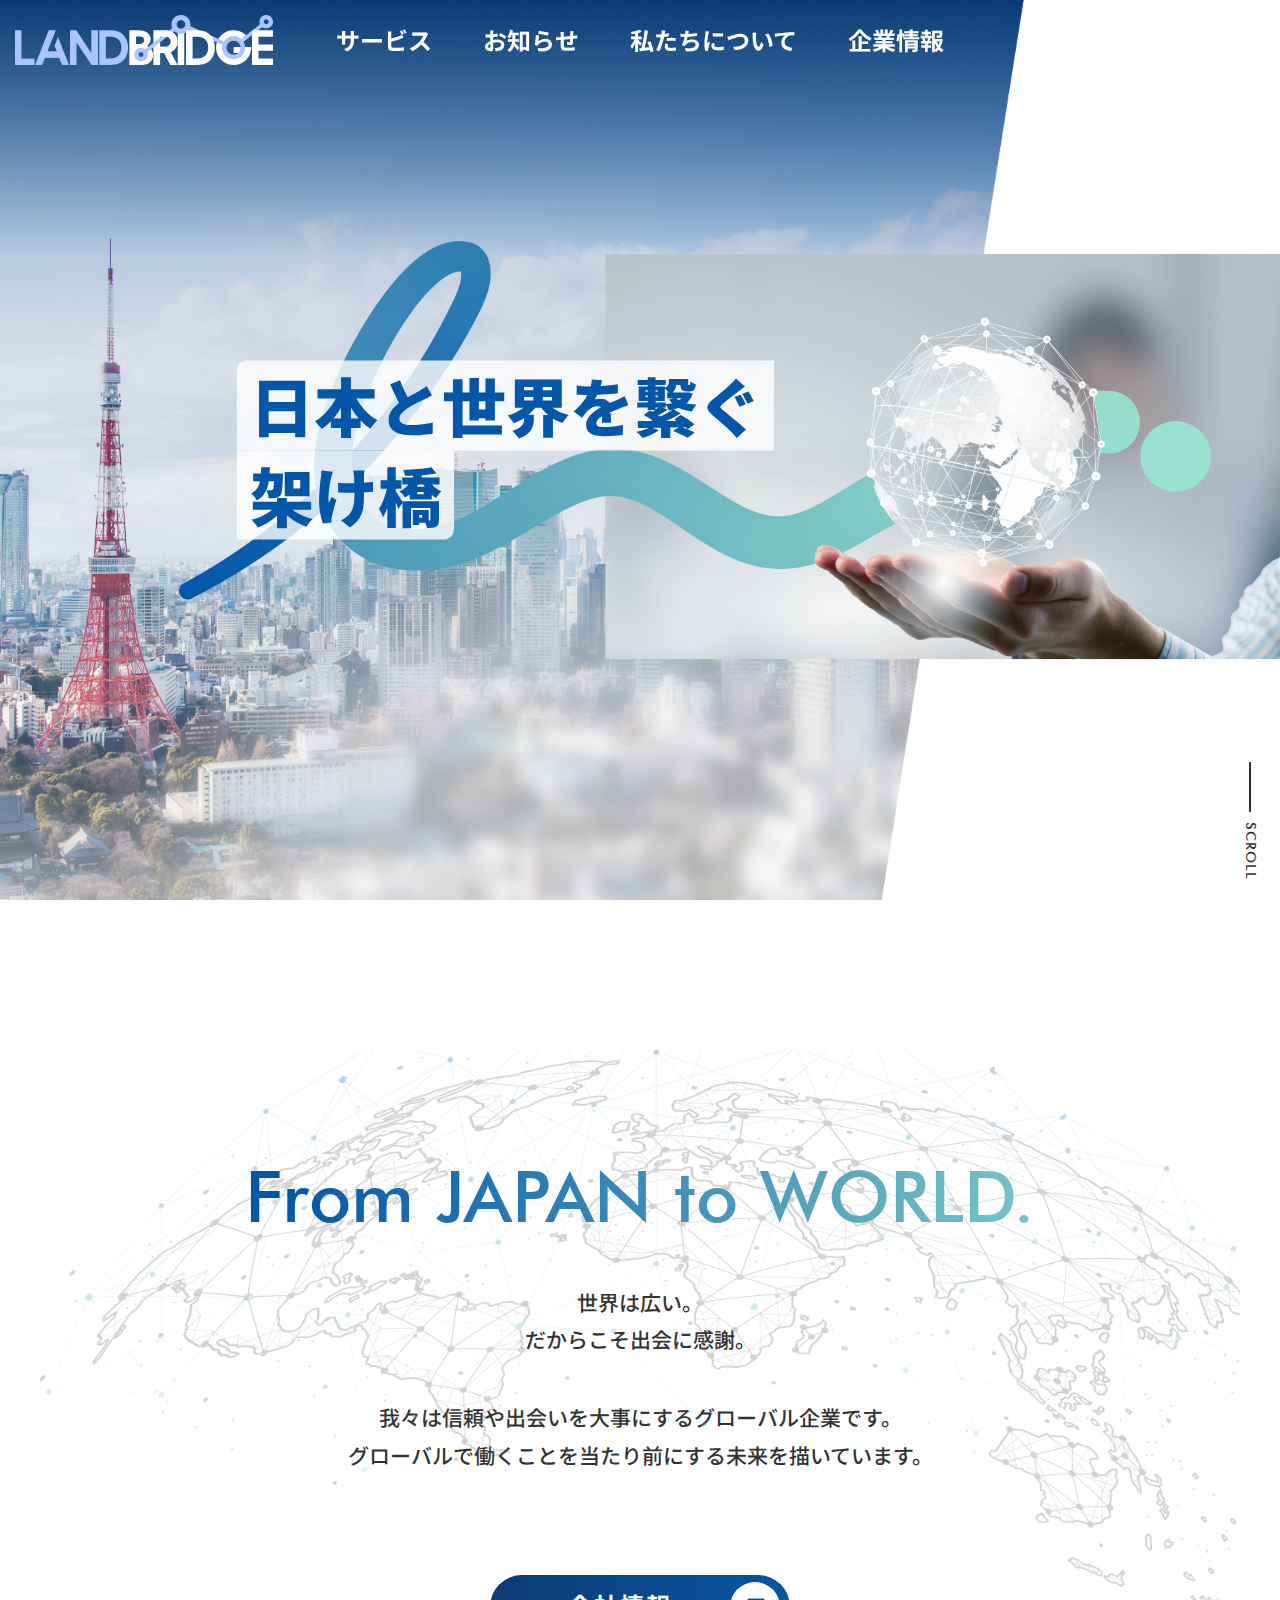
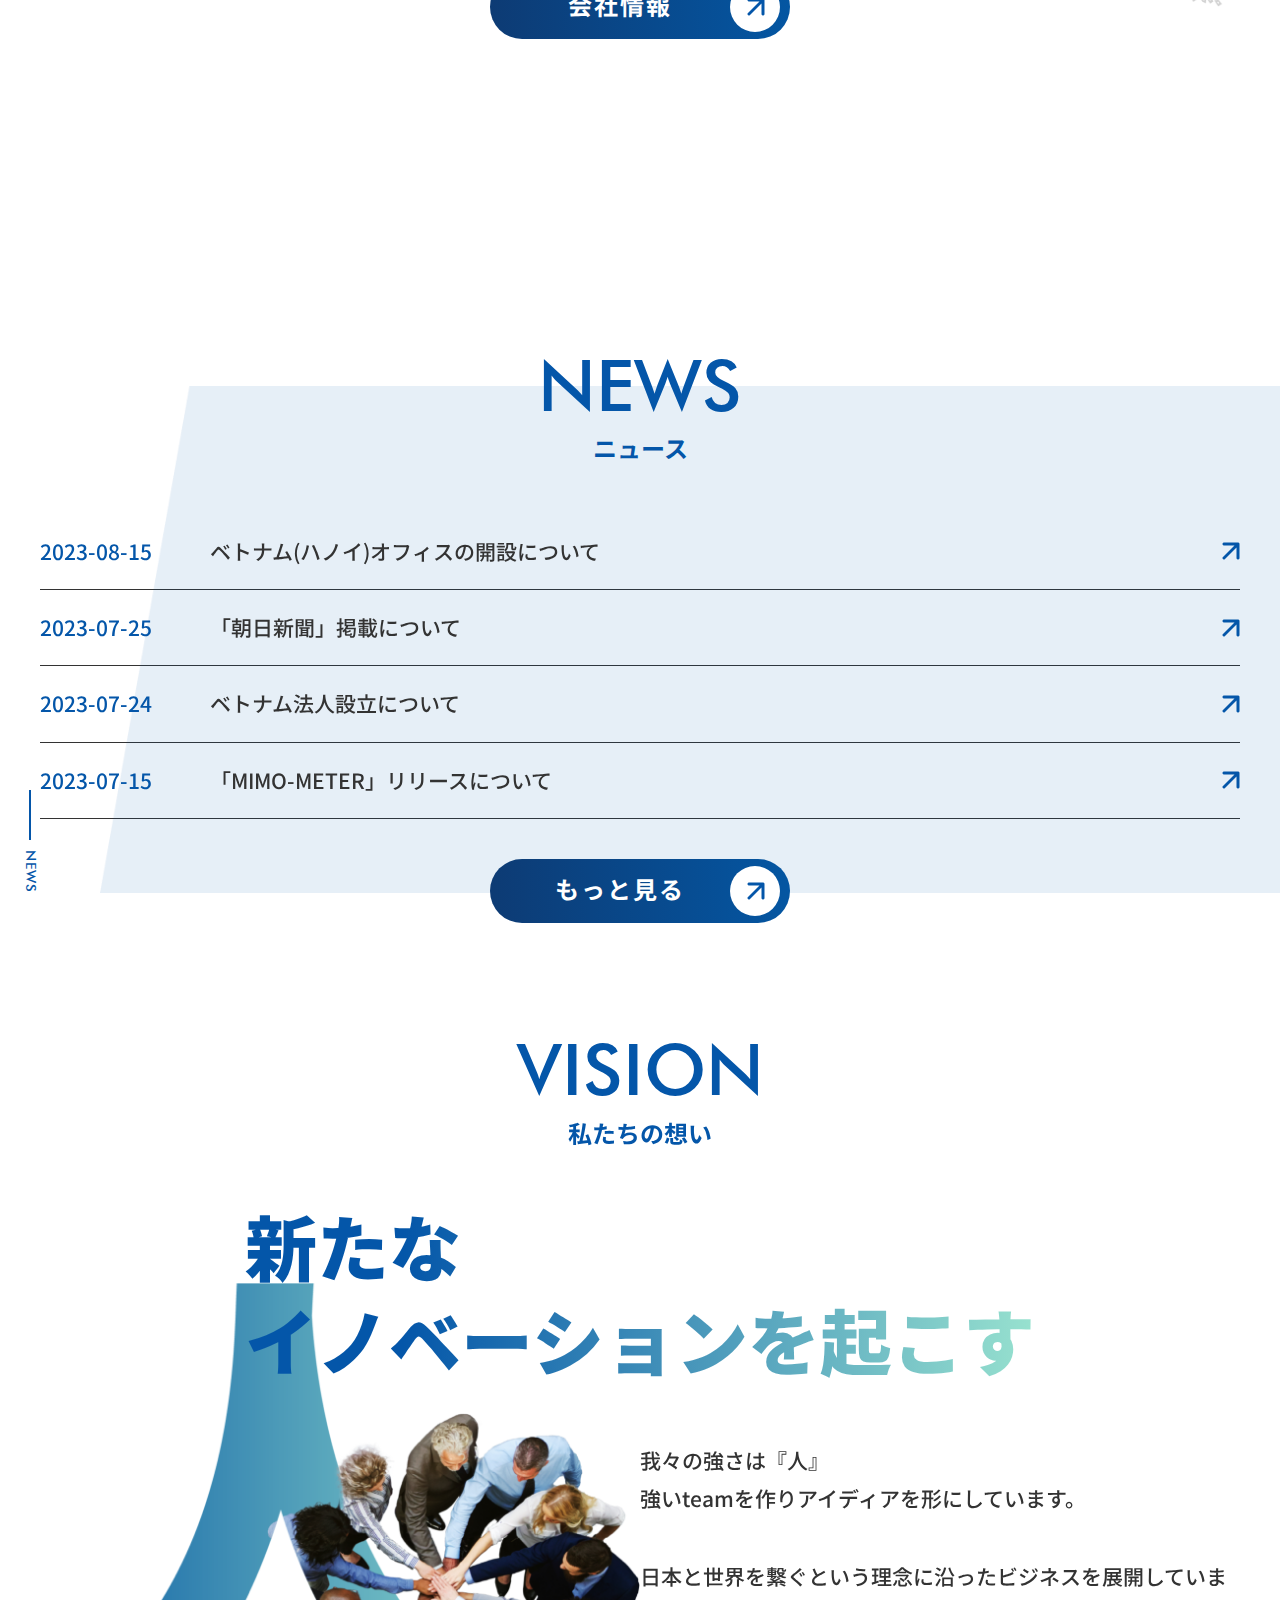
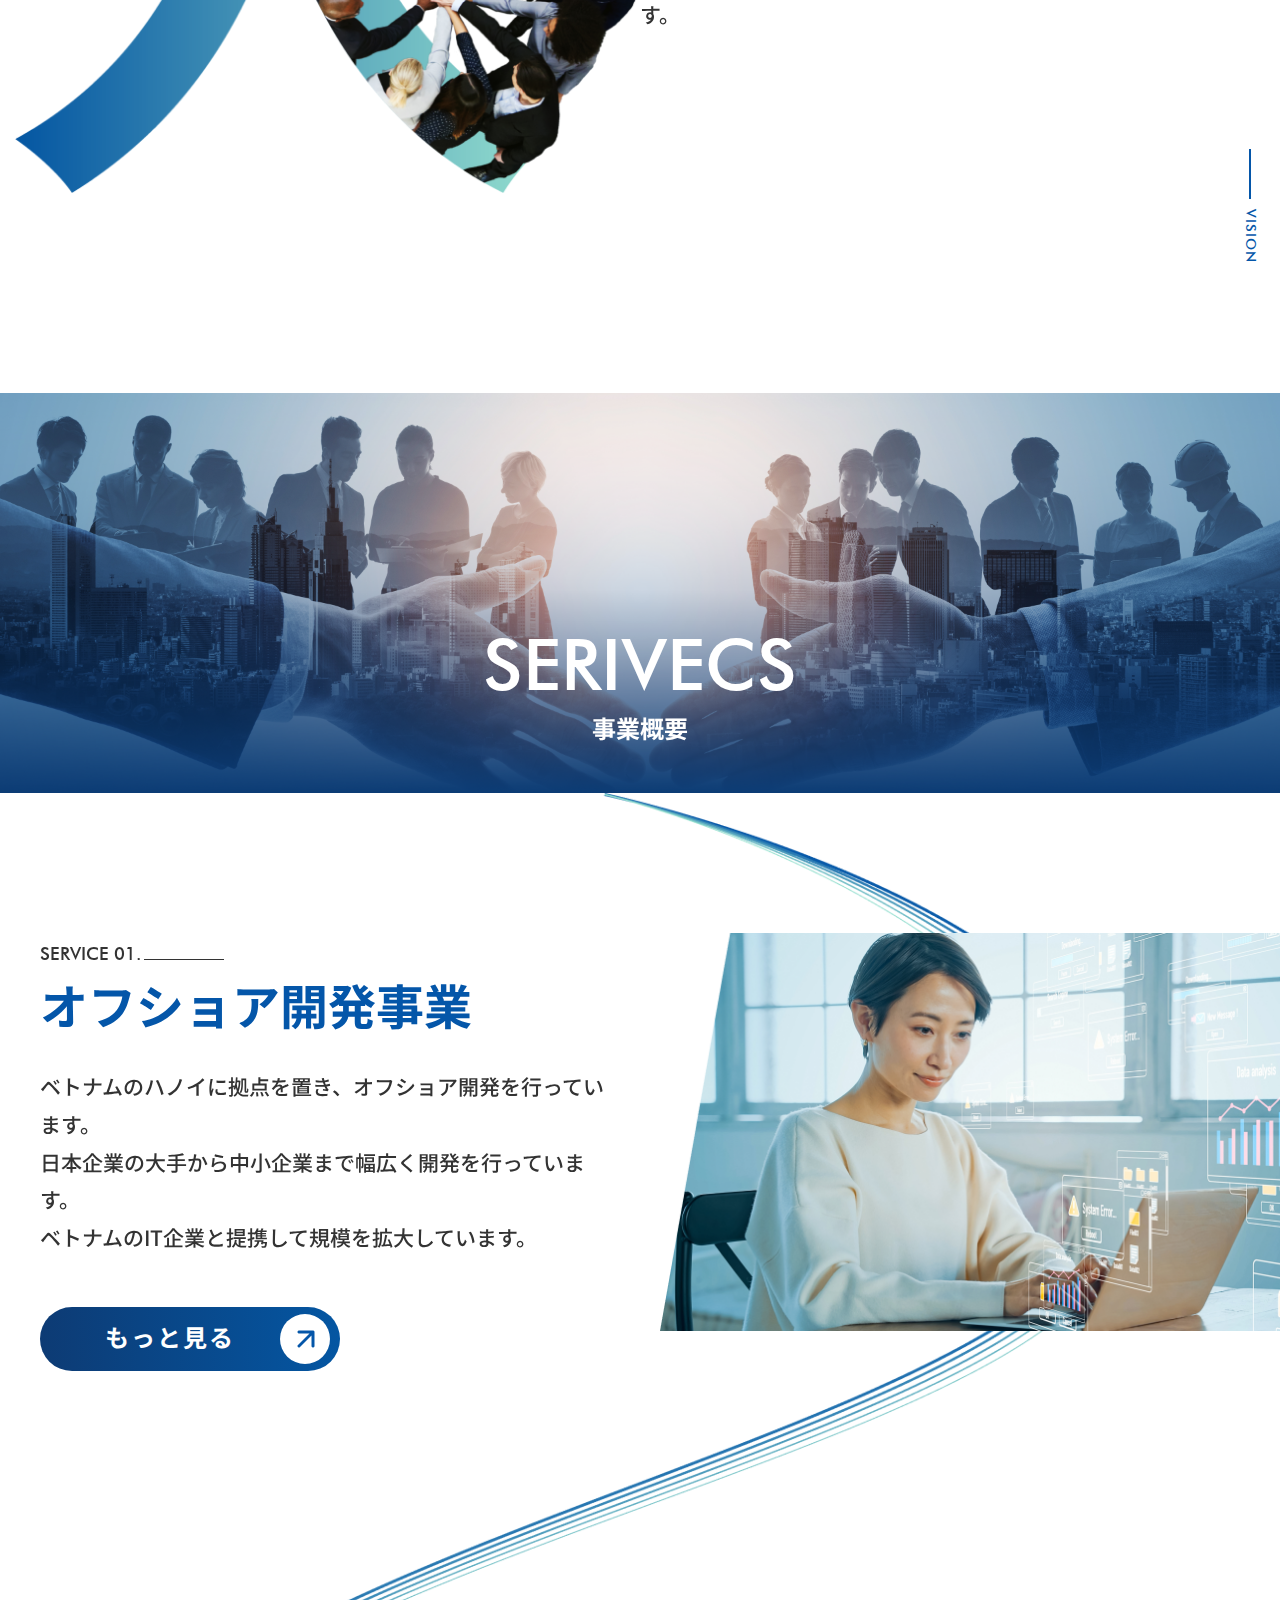
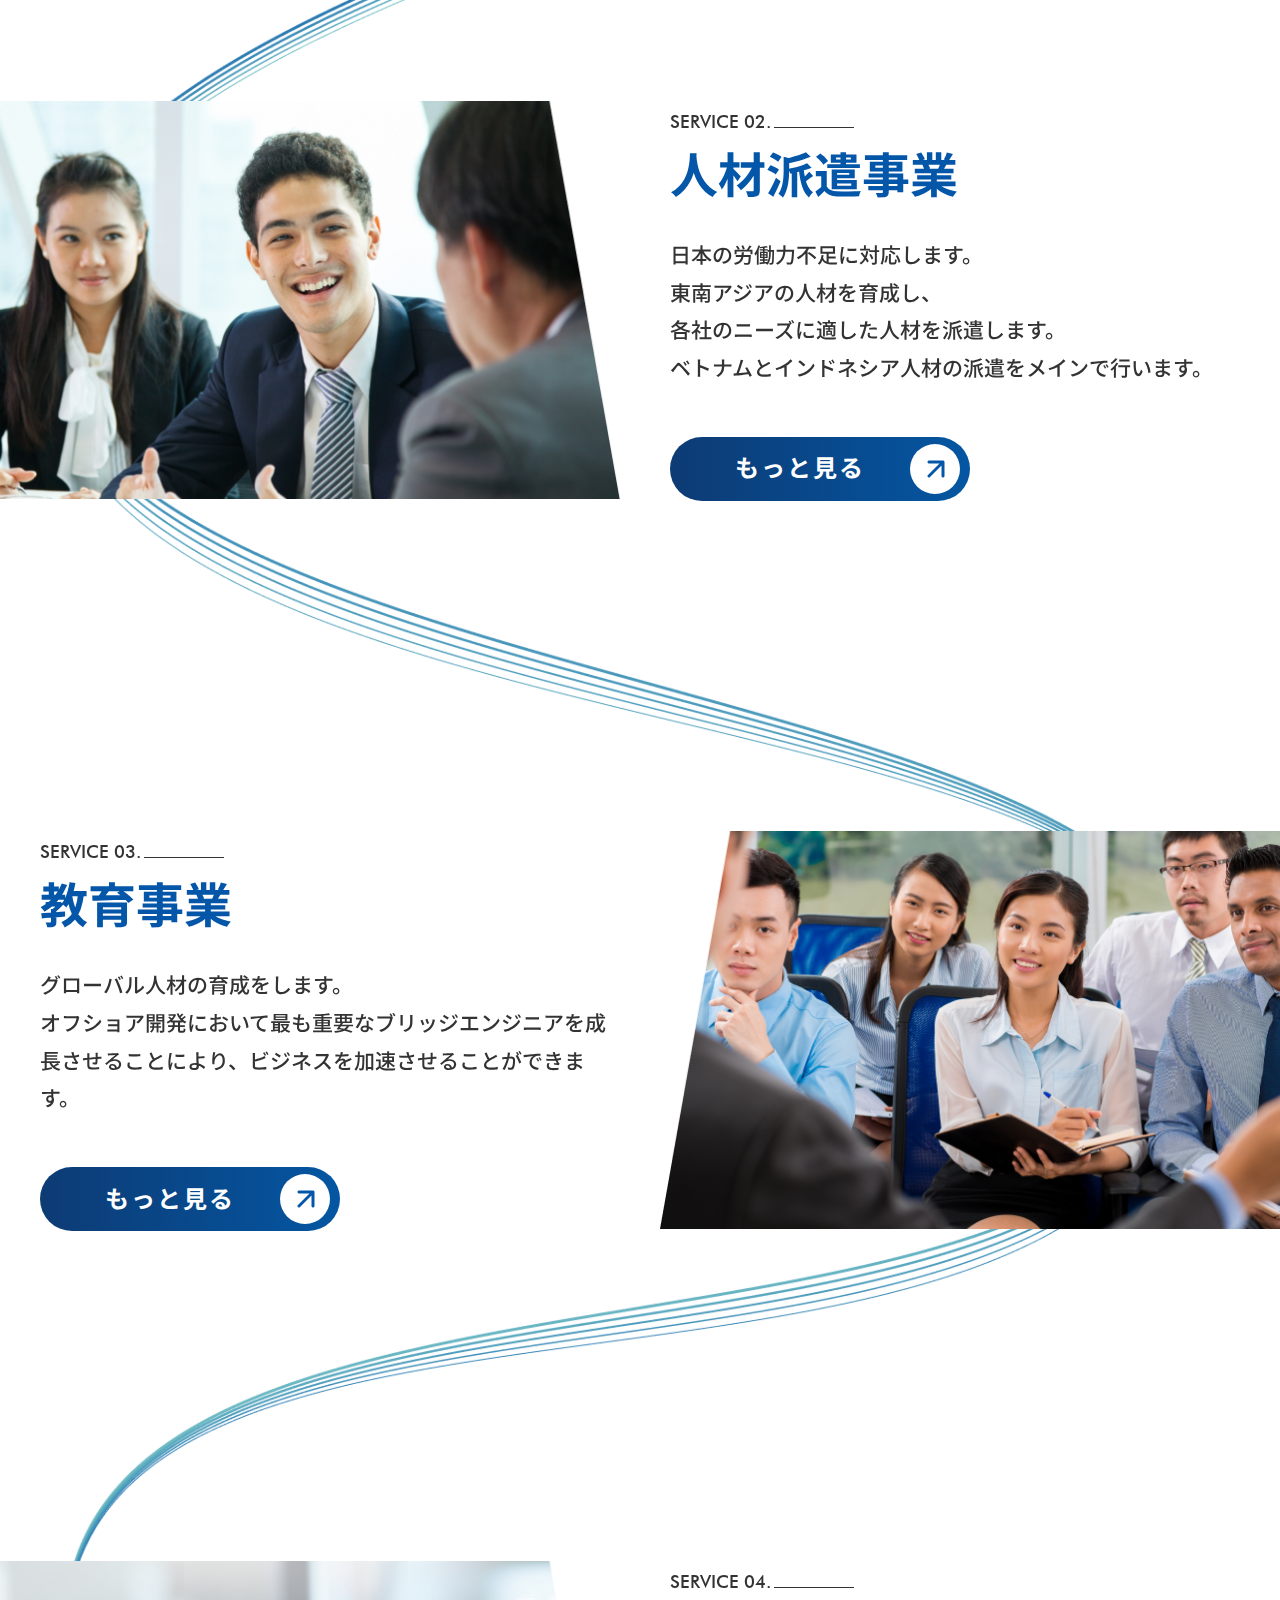
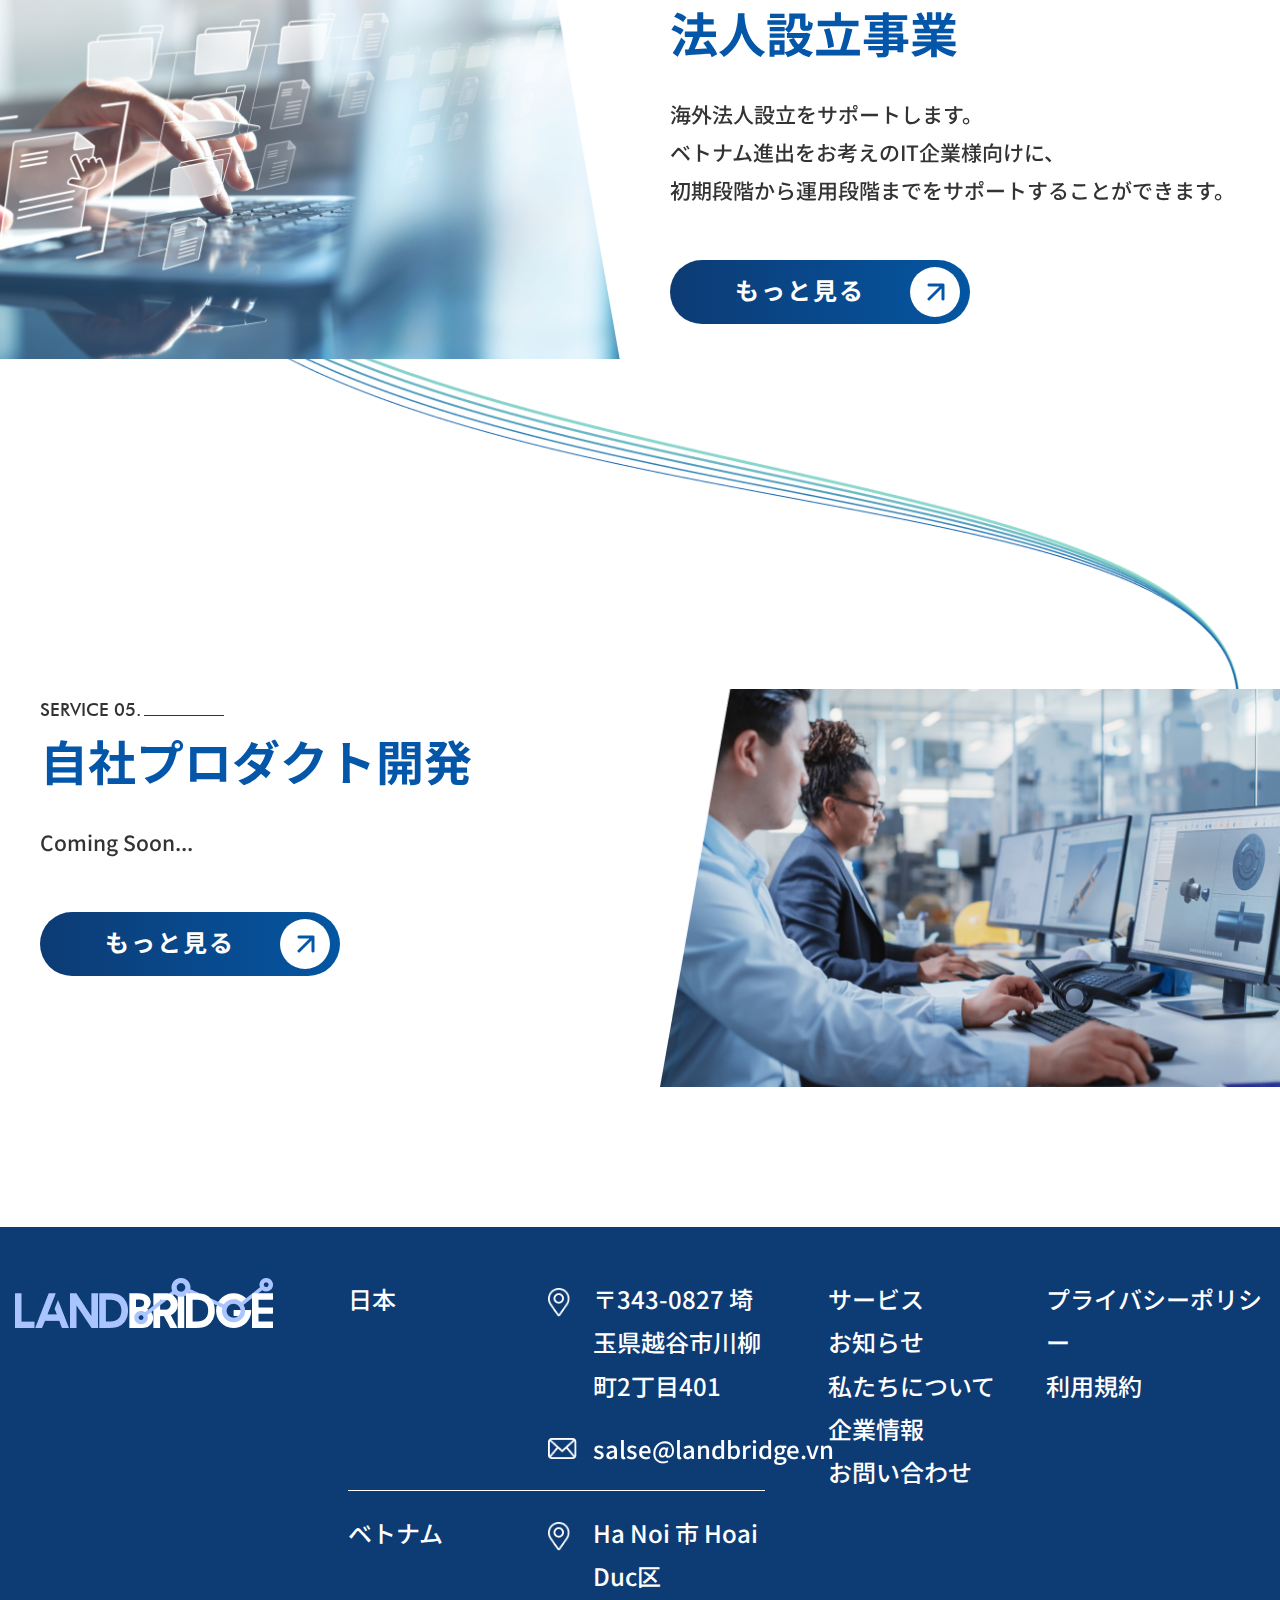
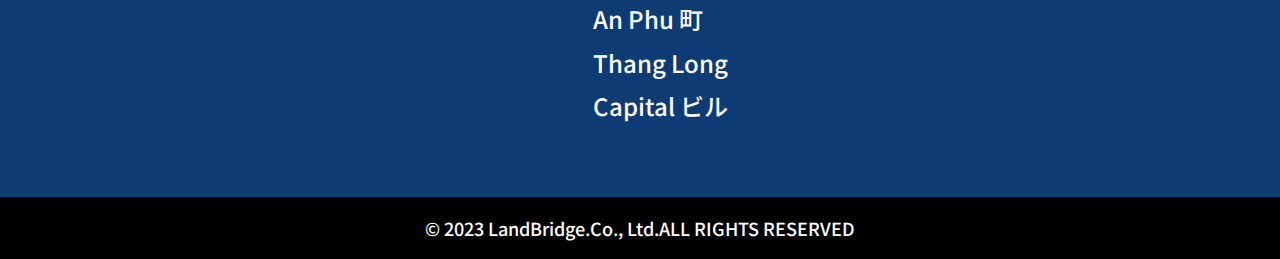
==== index.html @ c1c34e02 "up" ====
<!DOCTYPE html>
<html lang="ja">
	<head>
		<meta charset="utf-8">
		<meta http-equiv="x-ua-compatible" content="ie=edge">
		<meta name="viewport" content="width=device-width,initial-scale=1,user-scalable=no">
		<title></title>
		<meta name="description" content="">
		<meta name="keywords" content="">
		<meta name="format-detection" content="telephone=no">
		<link type="text/css" rel="stylesheet" href="./css/slick-theme.css">
		<link type="text/css" rel="stylesheet" href="./css/slick.css">
		<link type="text/css" rel="stylesheet" href="./css/styles.css">
	</head>
	<body>
		<header id="header">
			<a href="./" class="header-logo">
				<img src="./img/common/logo.png" alt="img">
			</a>
			<nav class="header-nav">
				<ul class="header-nav__menu">
					<li class="header-nav__menu-item">
						<a href="">サービス</a>
					</li>
					<li class="header-nav__menu-item">
						<a href="">お知らせ</a>
					</li>
					<li class="header-nav__menu-item">
						<a href="">私たちについて</a>
					</li>
					<li class="header-nav__menu-item">
						<a href="">企業情報</a>
					</li>
				</ul>
			</nav>
			<span class="js-mobile">
				<span></span>
			</span>
		</header>
		<main class="page-index">
			<section class="sec-mv">
				<div class="mv-bg">
					<img src="./img/index/mv-bg.png" alt="img" class="pc">
					<img src="./img/index/mv-bg.png" alt="img" class="sp">
				</div>
				<div class="mv-item">
					<img src="./img/index/mv-item.png" alt="img" class="pc">
					<img src="./img/index/mv-item.png" alt="img" class="sp">
				</div>
				<h1 class="mv-ttl">
					<span>日本と世界を繋ぐ</span><br>
					<span>架け橋</span>
				</h1>
				<a href="#world" class="mv-scroll c-ft--en js-scroll pc">
					<span>SCROLL</span>
				</a>
			</section>
			<section class="sec-world" id="world">
				<div class="inner">
					<div class="world-block c-txt__basic">
						<h2 class="heading-block c-ft--en">From JAPAN to WORLD.</h2>
						<p> 世界は広い。<br> だからこそ出会に感謝。 </p>
						<p class="mbpc-100 mbsp-30"> 我々は信頼や出会いを大事にするグローバル企業です。<br> グローバルで働くことを当たり前にする未来を描いています。 </p>
						<a href="" class="c-btn">
							<span>会社情報</span>
						</a>
					</div>
				</div>
			</section>
			<section class="sec-news">
				<span class="heading c-ft--en pc">
					<span>NEWS</span>
				</span>
				<div class="inner">
					<h2 class="c-ttl__01">
						<span class="c-ft--en">NEWS</span>
						<span class="c-ft--jp">ニュース</span>
					</h2>
					<ul class="news-list">
						<li class="news-list__item">
							<a href="">
								<span class="news-list__date">2023-08-15</span>
								<p>ベトナム(ハノイ)オフィスの開設について</p>
							</a>
						</li>
						<li class="news-list__item">
							<a href="">
								<span class="news-list__date">2023-07-25</span>
								<p>「朝日新聞」掲載について</p>
							</a>
						</li>
						<li class="news-list__item">
							<a href="">
								<span class="news-list__date">2023-07-24</span>
								<p>ベトナム法人設立について</p>
							</a>
						</li>
						<li class="news-list__item">
							<a href="">
								<span class="news-list__date">2023-07-15</span>
								<p>「MIMO-METER」リリースについて</p>
							</a>
						</li>
					</ul>
					<a href="" class="c-btn">
						<span>もっと見る</span>
					</a>
				</div>
			</section>
			<section class="sec-vision">
				<span class="heading c-ft--en pc">
					<span>VISION</span>
				</span>
				<div class="inner">
					<h2 class="c-ttl__01">
						<span class="c-ft--en">VISION</span>
						<span class="c-ft--jp">私たちの想い</span>
					</h2>
					<div class="vision-block c-txt__basic">
						<h2 class="heading-block"> 新たな<br> イノベーションを起こす </h2>
						<div class="vision-block__ct">
							<div class="vision-block__ct-img">
								<img src="./img/index/vision-img.png" alt="img">
							</div>
							<div class="vision-block__ct-txt">
								<p> 我々の強さは『人』<br> 強いteamを作りアイディアを形にしています。 </p>
								<p> 日本と世界を繋ぐという理念に沿っ<br class="sp">たビジネスを展開しています。 </p>
							</div>
						</div>
					</div>
				</div>
			</section>
			<section class="sec-serivecs">
				<div class="serivecs-heading">
					<img src="./img/index/serivecs-banner.png" alt="img" class="pc">
					<img src="./img/index/serivecs-banner-sp.png" alt="img" class="sp">
					<h2 class="c-ttl__01 c-fc--white mb0">
						<span class="c-ft--en">SERIVECS</span>
						<span class="c-ft--jp">事業概要</span>
					</h2>
				</div>
				<div class="inner">
					<div class="serivecs-list">
						<div class="serivecs-list__item">
							<div class="serivecs-list__ct c-txt__basic">
								<span class="serivecs-list__ct-number c-ft--en">SERVICE 01.</span>
								<h3 class="serivecs-list__ct-ttl">オフショア開発事業</h3>
								<div class="serivecs-list__img sp">
									<img src="./img/index/serivecs-img-01.png" alt="オフショア開発事業">
								</div>
								<p> ベトナムのハノイに拠点を置き、オフショア開発を行っています。<br> 日本企業の大手から中小企業まで幅広く開発を行っています。<br> ベトナムのIT企業と提携して規模を拡大しています。 </p>
								<a href="" class="c-btn">
									<span>もっと見る</span>
								</a>
							</div>
							<div class="serivecs-list__img pc">
								<img src="./img/index/serivecs-img-01.png" alt="オフショア開発事業">
							</div>
						</div>
						<div class="serivecs-list__item">
							<div class="serivecs-list__ct c-txt__basic">
								<span class="serivecs-list__ct-number c-ft--en">SERVICE 02.</span>
								<h3 class="serivecs-list__ct-ttl">人材派遣事業</h3>
								<div class="serivecs-list__img sp">
									<img src="./img/index/serivecs-img-02.png" alt="人材派遣事業">
								</div>
								<p> 日本の労働力不足に対応します。<br> 東南アジアの人材を育成し、<br> 各社のニーズに適した人材を派遣します。<br> ベトナムとインドネシア人材の派遣をメインで行います。 </p>
								<a href="" class="c-btn">
									<span>もっと見る</span>
								</a>
							</div>
							<div class="serivecs-list__img pc">
								<img src="./img/index/serivecs-img-02.png" alt="人材派遣事業">
							</div>
						</div>
						<div class="serivecs-list__item">
							<div class="serivecs-list__ct c-txt__basic">
								<span class="serivecs-list__ct-number c-ft--en">SERVICE 03.</span>
								<h3 class="serivecs-list__ct-ttl">教育事業</h3>
								<div class="serivecs-list__img sp">
									<img src="./img/index/serivecs-img-03.png" alt="教育事業">
								</div>
								<p> グローバル人材の育成をします。<br> オフショア開発において最も重要なブリッジエンジニアを成長させることにより、ビジネスを加速させることができます。 </p>
								<a href="" class="c-btn">
									<span>もっと見る</span>
								</a>
							</div>
							<div class="serivecs-list__img pc">
								<img src="./img/index/serivecs-img-03.png" alt="教育事業">
							</div>
						</div>
						<div class="serivecs-list__item">
							<div class="serivecs-list__ct c-txt__basic">
								<span class="serivecs-list__ct-number c-ft--en">SERVICE 04.</span>
								<h3 class="serivecs-list__ct-ttl">法人設立事業</h3>
								<div class="serivecs-list__img sp">
									<img src="./img/index/serivecs-img-04.png" alt="法人設立事業">
								</div>
								<p> 海外法人設立をサポートします。<br> ベトナム進出をお考えのIT企業様向けに、<br> 初期段階から運用段階までをサポートすることができます。 </p>
								<a href="" class="c-btn">
									<span>もっと見る</span>
								</a>
							</div>
							<div class="serivecs-list__img pc">
								<img src="./img/index/serivecs-img-04.png" alt="法人設立事業">
							</div>
						</div>
						<div class="serivecs-list__item">
							<div class="serivecs-list__ct c-txt__basic">
								<span class="serivecs-list__ct-number c-ft--en">SERVICE 05.</span>
								<h3 class="serivecs-list__ct-ttl">自社プロダクト開発</h3>
								<div class="serivecs-list__img sp">
									<img src="./img/index/serivecs-img-05.png" alt="自社プロダクト開発">
								</div>
								<p> Coming Soon... </p>
								<a href="" class="c-btn">
									<span>もっと見る</span>
								</a>
							</div>
							<div class="serivecs-list__img pc">
								<img src="./img/index/serivecs-img-05.png" alt="自社プロダクト開発">
							</div>
						</div>
					</div>
				</div>
			</section>
		</main>
		<footer id="footer">
			<div class="inner">
				<a href="./" class="footer-logo">
					<img src="./img/common/logo.png" alt="img">
				</a>
				<div class="footer-note">
					<dl>
						<dt> 日本 </dt>
						<dd>
							<p><img src="./img/common/maps.png" alt="img" width="22">〒343-0827 埼玉県越谷市川柳町2丁目401</p>
							<a href="mailto:salse@landbridge.vn" class="pc"><img src="./img/common/mail.png" alt="img" width="29">salse@landbridge.vn</a>
						</dd>
					</dl>
					<dl>
						<dt> ベトナム </dt>
						<dd>
							<p>
								<img src="./img/common/maps.png" alt="img" width="22"> Ha Noi 市 Hoai Duc区<br> An Phu 町 Thang Long Capital ビル
							</p>
						</dd>
					</dl>
				</div>
				<div class="footer-menu">
					<ul>
						<li><a href="">サービス</a></li>
						<li><a href="">お知らせ</a></li>
						<li><a href="">私たちについて</a></li>
						<li><a href="">企業情報</a></li>
						<li><a href="">お問い合わせ</a></li>
					</ul>
					<ul>
						<li><a href="">プライバシーポリシー</a></li>
						<li><a href="">利用規約</a></li>
					</ul>
				</div>
			</div>
			<div class="copyright c-al--c"> © 2023 LandBridge.Co., Ltd.<br class="sp">ALL RIGHTS RESERVED </div>
		</footer>
		<script src="./js/jquery-3.6.0.min.js"></script>
		<script src="./js/slick.min.js"></script>
		<script src="./js/jquery.matchHeight-min.js"></script>
		<script src="./js/setting.js"></script>
	</body>
</html>
---- css/styles.css ----
@import url("https://fonts.googleapis.com/css2?family=Noto+Sans+JP:wght@100;200;300;400;500;600;700;800;900&display=swap");@import url("https://fonts.googleapis.com/css2?family=Noto+Serif+JP:wght@200;300;400;500;600;700;900&display=swap");html{overflow-y:scroll;overflow-x:hidden;font-size:10px;-ms-text-size-adjust:100%;-webkit-text-size-adjust:100%}blockquote,body,code,dd,div,dl,dt,fieldset,form,h1,h2,h3,h4,h5,h6,input,legend,li,ol,p,pre,td,textarea,th,ul{margin:0;padding:0}*{box-sizing:border-box}table{border-collapse:collapse;border-spacing:0}fieldset,img{border:0}img{vertical-align:middle;max-width:100%;height:auto}address,caption,cite,code,dfn,var{font-style:normal;font-weight:400}li{list-style:none}caption,th{text-align:left}h1,h2,h3,h4,h5,h6{font-size:100%;font-weight:400}q:after,q:before{content:""}abbr,acronym{border:0;font-variant:normal}sup{vertical-align:text-top}sub{vertical-align:text-bottom}button,input,select,textarea{font-family:inherit;font-size:inherit;font-weight:inherit;outline:none;-webkit-appearance:none;-moz-appearance:none;appearance:none}input,select,textarea{*font-size:100%}legend{color:#000}del,ins{text-decoration:none}main{display:block}section{position:relative}@font-face{font-family:Futura Md BT;src:url(../fonts/FuturaBT-Medium.eot);src:url(../fonts/FuturaBT-Medium.eot?#iefix) format("embedded-opentype"),url(../fonts/FuturaBT-Medium.woff2) format("woff2"),url(../fonts/FuturaBT-Medium.woff) format("woff"),url(../fonts/FuturaBT-Medium.ttf) format("truetype"),url(../fonts/FuturaBT-Medium.svg#FuturaBT-Medium) format("svg");font-weight:500;font-style:normal;font-display:swap}@media screen and (min-width:835px){.mbpc-1{margin-bottom:1px!important}}@media screen and (max-width:834px){.mbsp-1{margin-bottom:1px!important}}@media screen and (min-width:835px){.mbpc-2{margin-bottom:2px!important}}@media screen and (max-width:834px){.mbsp-2{margin-bottom:2px!important}}@media screen and (min-width:835px){.mbpc-3{margin-bottom:3px!important}}@media screen and (max-width:834px){.mbsp-3{margin-bottom:3px!important}}@media screen and (min-width:835px){.mbpc-4{margin-bottom:4px!important}}@media screen and (max-width:834px){.mbsp-4{margin-bottom:4px!important}}@media screen and (min-width:835px){.mbpc-5{margin-bottom:5px!important}}@media screen and (max-width:834px){.mbsp-5{margin-bottom:5px!important}}@media screen and (min-width:835px){.mbpc-6{margin-bottom:6px!important}}@media screen and (max-width:834px){.mbsp-6{margin-bottom:6px!important}}@media screen and (min-width:835px){.mbpc-7{margin-bottom:7px!important}}@media screen and (max-width:834px){.mbsp-7{margin-bottom:7px!important}}@media screen and (min-width:835px){.mbpc-8{margin-bottom:8px!important}}@media screen and (max-width:834px){.mbsp-8{margin-bottom:8px!important}}@media screen and (min-width:835px){.mbpc-9{margin-bottom:9px!important}}@media screen and (max-width:834px){.mbsp-9{margin-bottom:9px!important}}@media screen and (min-width:835px){.mbpc-10{margin-bottom:10px!important}}@media screen and (max-width:834px){.mbsp-10{margin-bottom:10px!important}}@media screen and (min-width:835px){.mbpc-11{margin-bottom:11px!important}}@media screen and (max-width:834px){.mbsp-11{margin-bottom:11px!important}}@media screen and (min-width:835px){.mbpc-12{margin-bottom:12px!important}}@media screen and (max-width:834px){.mbsp-12{margin-bottom:12px!important}}@media screen and (min-width:835px){.mbpc-13{margin-bottom:13px!important}}@media screen and (max-width:834px){.mbsp-13{margin-bottom:13px!important}}@media screen and (min-width:835px){.mbpc-14{margin-bottom:14px!important}}@media screen and (max-width:834px){.mbsp-14{margin-bottom:14px!important}}@media screen and (min-width:835px){.mbpc-15{margin-bottom:15px!important}}@media screen and (max-width:834px){.mbsp-15{margin-bottom:15px!important}}@media screen and (min-width:835px){.mbpc-16{margin-bottom:16px!important}}@media screen and (max-width:834px){.mbsp-16{margin-bottom:16px!important}}@media screen and (min-width:835px){.mbpc-17{margin-bottom:17px!important}}@media screen and (max-width:834px){.mbsp-17{margin-bottom:17px!important}}@media screen and (min-width:835px){.mbpc-18{margin-bottom:18px!important}}@media screen and (max-width:834px){.mbsp-18{margin-bottom:18px!important}}@media screen and (min-width:835px){.mbpc-19{margin-bottom:19px!important}}@media screen and (max-width:834px){.mbsp-19{margin-bottom:19px!important}}@media screen and (min-width:835px){.mbpc-20{margin-bottom:20px!important}}@media screen and (max-width:834px){.mbsp-20{margin-bottom:20px!important}}@media screen and (min-width:835px){.mbpc-21{margin-bottom:21px!important}}@media screen and (max-width:834px){.mbsp-21{margin-bottom:21px!important}}@media screen and (min-width:835px){.mbpc-22{margin-bottom:22px!important}}@media screen and (max-width:834px){.mbsp-22{margin-bottom:22px!important}}@media screen and (min-width:835px){.mbpc-23{margin-bottom:23px!important}}@media screen and (max-width:834px){.mbsp-23{margin-bottom:23px!important}}@media screen and (min-width:835px){.mbpc-24{margin-bottom:24px!important}}@media screen and (max-width:834px){.mbsp-24{margin-bottom:24px!important}}@media screen and (min-width:835px){.mbpc-25{margin-bottom:25px!important}}@media screen and (max-width:834px){.mbsp-25{margin-bottom:25px!important}}@media screen and (min-width:835px){.mbpc-26{margin-bottom:26px!important}}@media screen and (max-width:834px){.mbsp-26{margin-bottom:26px!important}}@media screen and (min-width:835px){.mbpc-27{margin-bottom:27px!important}}@media screen and (max-width:834px){.mbsp-27{margin-bottom:27px!important}}@media screen and (min-width:835px){.mbpc-28{margin-bottom:28px!important}}@media screen and (max-width:834px){.mbsp-28{margin-bottom:28px!important}}@media screen and (min-width:835px){.mbpc-29{margin-bottom:29px!important}}@media screen and (max-width:834px){.mbsp-29{margin-bottom:29px!important}}@media screen and (min-width:835px){.mbpc-30{margin-bottom:30px!important}}@media screen and (max-width:834px){.mbsp-30{margin-bottom:30px!important}}@media screen and (min-width:835px){.mbpc-31{margin-bottom:31px!important}}@media screen and (max-width:834px){.mbsp-31{margin-bottom:31px!important}}@media screen and (min-width:835px){.mbpc-32{margin-bottom:32px!important}}@media screen and (max-width:834px){.mbsp-32{margin-bottom:32px!important}}@media screen and (min-width:835px){.mbpc-33{margin-bottom:33px!important}}@media screen and (max-width:834px){.mbsp-33{margin-bottom:33px!important}}@media screen and (min-width:835px){.mbpc-34{margin-bottom:34px!important}}@media screen and (max-width:834px){.mbsp-34{margin-bottom:34px!important}}@media screen and (min-width:835px){.mbpc-35{margin-bottom:35px!important}}@media screen and (max-width:834px){.mbsp-35{margin-bottom:35px!important}}@media screen and (min-width:835px){.mbpc-36{margin-bottom:36px!important}}@media screen and (max-width:834px){.mbsp-36{margin-bottom:36px!important}}@media screen and (min-width:835px){.mbpc-37{margin-bottom:37px!important}}@media screen and (max-width:834px){.mbsp-37{margin-bottom:37px!important}}@media screen and (min-width:835px){.mbpc-38{margin-bottom:38px!important}}@media screen and (max-width:834px){.mbsp-38{margin-bottom:38px!important}}@media screen and (min-width:835px){.mbpc-39{margin-bottom:39px!important}}@media screen and (max-width:834px){.mbsp-39{margin-bottom:39px!important}}@media screen and (min-width:835px){.mbpc-40{margin-bottom:40px!important}}@media screen and (max-width:834px){.mbsp-40{margin-bottom:40px!important}}@media screen and (min-width:835px){.mbpc-41{margin-bottom:41px!important}}@media screen and (max-width:834px){.mbsp-41{margin-bottom:41px!important}}@media screen and (min-width:835px){.mbpc-42{margin-bottom:42px!important}}@media screen and (max-width:834px){.mbsp-42{margin-bottom:42px!important}}@media screen and (min-width:835px){.mbpc-43{margin-bottom:43px!important}}@media screen and (max-width:834px){.mbsp-43{margin-bottom:43px!important}}@media screen and (min-width:835px){.mbpc-44{margin-bottom:44px!important}}@media screen and (max-width:834px){.mbsp-44{margin-bottom:44px!important}}@media screen and (min-width:835px){.mbpc-45{margin-bottom:45px!important}}@media screen and (max-width:834px){.mbsp-45{margin-bottom:45px!important}}@media screen and (min-width:835px){.mbpc-46{margin-bottom:46px!important}}@media screen and (max-width:834px){.mbsp-46{margin-bottom:46px!important}}@media screen and (min-width:835px){.mbpc-47{margin-bottom:47px!important}}@media screen and (max-width:834px){.mbsp-47{margin-bottom:47px!important}}@media screen and (min-width:835px){.mbpc-48{margin-bottom:48px!important}}@media screen and (max-width:834px){.mbsp-48{margin-bottom:48px!important}}@media screen and (min-width:835px){.mbpc-49{margin-bottom:49px!important}}@media screen and (max-width:834px){.mbsp-49{margin-bottom:49px!important}}@media screen and (min-width:835px){.mbpc-50{margin-bottom:50px!important}}@media screen and (max-width:834px){.mbsp-50{margin-bottom:50px!important}}@media screen and (min-width:835px){.mbpc-51{margin-bottom:51px!important}}@media screen and (max-width:834px){.mbsp-51{margin-bottom:51px!important}}@media screen and (min-width:835px){.mbpc-52{margin-bottom:52px!important}}@media screen and (max-width:834px){.mbsp-52{margin-bottom:52px!important}}@media screen and (min-width:835px){.mbpc-53{margin-bottom:53px!important}}@media screen and (max-width:834px){.mbsp-53{margin-bottom:53px!important}}@media screen and (min-width:835px){.mbpc-54{margin-bottom:54px!important}}@media screen and (max-width:834px){.mbsp-54{margin-bottom:54px!important}}@media screen and (min-width:835px){.mbpc-55{margin-bottom:55px!important}}@media screen and (max-width:834px){.mbsp-55{margin-bottom:55px!important}}@media screen and (min-width:835px){.mbpc-56{margin-bottom:56px!important}}@media screen and (max-width:834px){.mbsp-56{margin-bottom:56px!important}}@media screen and (min-width:835px){.mbpc-57{margin-bottom:57px!important}}@media screen and (max-width:834px){.mbsp-57{margin-bottom:57px!important}}@media screen and (min-width:835px){.mbpc-58{margin-bottom:58px!important}}@media screen and (max-width:834px){.mbsp-58{margin-bottom:58px!important}}@media screen and (min-width:835px){.mbpc-59{margin-bottom:59px!important}}@media screen and (max-width:834px){.mbsp-59{margin-bottom:59px!important}}@media screen and (min-width:835px){.mbpc-60{margin-bottom:60px!important}}@media screen and (max-width:834px){.mbsp-60{margin-bottom:60px!important}}@media screen and (min-width:835px){.mbpc-61{margin-bottom:61px!important}}@media screen and (max-width:834px){.mbsp-61{margin-bottom:61px!important}}@media screen and (min-width:835px){.mbpc-62{margin-bottom:62px!important}}@media screen and (max-width:834px){.mbsp-62{margin-bottom:62px!important}}@media screen and (min-width:835px){.mbpc-63{margin-bottom:63px!important}}@media screen and (max-width:834px){.mbsp-63{margin-bottom:63px!important}}@media screen and (min-width:835px){.mbpc-64{margin-bottom:64px!important}}@media screen and (max-width:834px){.mbsp-64{margin-bottom:64px!important}}@media screen and (min-width:835px){.mbpc-65{margin-bottom:65px!important}}@media screen and (max-width:834px){.mbsp-65{margin-bottom:65px!important}}@media screen and (min-width:835px){.mbpc-66{margin-bottom:66px!important}}@media screen and (max-width:834px){.mbsp-66{margin-bottom:66px!important}}@media screen and (min-width:835px){.mbpc-67{margin-bottom:67px!important}}@media screen and (max-width:834px){.mbsp-67{margin-bottom:67px!important}}@media screen and (min-width:835px){.mbpc-68{margin-bottom:68px!important}}@media screen and (max-width:834px){.mbsp-68{margin-bottom:68px!important}}@media screen and (min-width:835px){.mbpc-69{margin-bottom:69px!important}}@media screen and (max-width:834px){.mbsp-69{margin-bottom:69px!important}}@media screen and (min-width:835px){.mbpc-70{margin-bottom:70px!important}}@media screen and (max-width:834px){.mbsp-70{margin-bottom:70px!important}}@media screen and (min-width:835px){.mbpc-71{margin-bottom:71px!important}}@media screen and (max-width:834px){.mbsp-71{margin-bottom:71px!important}}@media screen and (min-width:835px){.mbpc-72{margin-bottom:72px!important}}@media screen and (max-width:834px){.mbsp-72{margin-bottom:72px!important}}@media screen and (min-width:835px){.mbpc-73{margin-bottom:73px!important}}@media screen and (max-width:834px){.mbsp-73{margin-bottom:73px!important}}@media screen and (min-width:835px){.mbpc-74{margin-bottom:74px!important}}@media screen and (max-width:834px){.mbsp-74{margin-bottom:74px!important}}@media screen and (min-width:835px){.mbpc-75{margin-bottom:75px!important}}@media screen and (max-width:834px){.mbsp-75{margin-bottom:75px!important}}@media screen and (min-width:835px){.mbpc-76{margin-bottom:76px!important}}@media screen and (max-width:834px){.mbsp-76{margin-bottom:76px!important}}@media screen and (min-width:835px){.mbpc-77{margin-bottom:77px!important}}@media screen and (max-width:834px){.mbsp-77{margin-bottom:77px!important}}@media screen and (min-width:835px){.mbpc-78{margin-bottom:78px!important}}@media screen and (max-width:834px){.mbsp-78{margin-bottom:78px!important}}@media screen and (min-width:835px){.mbpc-79{margin-bottom:79px!important}}@media screen and (max-width:834px){.mbsp-79{margin-bottom:79px!important}}@media screen and (min-width:835px){.mbpc-80{margin-bottom:80px!important}}@media screen and (max-width:834px){.mbsp-80{margin-bottom:80px!important}}@media screen and (min-width:835px){.mbpc-81{margin-bottom:81px!important}}@media screen and (max-width:834px){.mbsp-81{margin-bottom:81px!important}}@media screen and (min-width:835px){.mbpc-82{margin-bottom:82px!important}}@media screen and (max-width:834px){.mbsp-82{margin-bottom:82px!important}}@media screen and (min-width:835px){.mbpc-83{margin-bottom:83px!important}}@media screen and (max-width:834px){.mbsp-83{margin-bottom:83px!important}}@media screen and (min-width:835px){.mbpc-84{margin-bottom:84px!important}}@media screen and (max-width:834px){.mbsp-84{margin-bottom:84px!important}}@media screen and (min-width:835px){.mbpc-85{margin-bottom:85px!important}}@media screen and (max-width:834px){.mbsp-85{margin-bottom:85px!important}}@media screen and (min-width:835px){.mbpc-86{margin-bottom:86px!important}}@media screen and (max-width:834px){.mbsp-86{margin-bottom:86px!important}}@media screen and (min-width:835px){.mbpc-87{margin-bottom:87px!important}}@media screen and (max-width:834px){.mbsp-87{margin-bottom:87px!important}}@media screen and (min-width:835px){.mbpc-88{margin-bottom:88px!important}}@media screen and (max-width:834px){.mbsp-88{margin-bottom:88px!important}}@media screen and (min-width:835px){.mbpc-89{margin-bottom:89px!important}}@media screen and (max-width:834px){.mbsp-89{margin-bottom:89px!important}}@media screen and (min-width:835px){.mbpc-90{margin-bottom:90px!important}}@media screen and (max-width:834px){.mbsp-90{margin-bottom:90px!important}}@media screen and (min-width:835px){.mbpc-91{margin-bottom:91px!important}}@media screen and (max-width:834px){.mbsp-91{margin-bottom:91px!important}}@media screen and (min-width:835px){.mbpc-92{margin-bottom:92px!important}}@media screen and (max-width:834px){.mbsp-92{margin-bottom:92px!important}}@media screen and (min-width:835px){.mbpc-93{margin-bottom:93px!important}}@media screen and (max-width:834px){.mbsp-93{margin-bottom:93px!important}}@media screen and (min-width:835px){.mbpc-94{margin-bottom:94px!important}}@media screen and (max-width:834px){.mbsp-94{margin-bottom:94px!important}}@media screen and (min-width:835px){.mbpc-95{margin-bottom:95px!important}}@media screen and (max-width:834px){.mbsp-95{margin-bottom:95px!important}}@media screen and (min-width:835px){.mbpc-96{margin-bottom:96px!important}}@media screen and (max-width:834px){.mbsp-96{margin-bottom:96px!important}}@media screen and (min-width:835px){.mbpc-97{margin-bottom:97px!important}}@media screen and (max-width:834px){.mbsp-97{margin-bottom:97px!important}}@media screen and (min-width:835px){.mbpc-98{margin-bottom:98px!important}}@media screen and (max-width:834px){.mbsp-98{margin-bottom:98px!important}}@media screen and (min-width:835px){.mbpc-99{margin-bottom:99px!important}}@media screen and (max-width:834px){.mbsp-99{margin-bottom:99px!important}}@media screen and (min-width:835px){.mbpc-100{margin-bottom:100px!important}}@media screen and (max-width:834px){.mbsp-100{margin-bottom:100px!important}}.mb0{margin-bottom:0!important}body{color:#333;font-family:Noto Sans JP,sans-serif;font-weight:500;font-size:100%;-webkit-font-smoothing:antialiased;line-height:1.4;overflow-x:hidden;position:relative}a{text-decoration:none;-webkit-backface-visibility:hidden;transition:all .3s ease}a:hover{opacity:.7}@media (-ms-high-contrast:active),(-ms-high-contrast:none){a{display:inline-block}}@media screen and (min-width:835px){a[href^=tel]{pointer-events:none}}@media screen and (max-width:834px){a{-webkit-tap-highlight-color:transparent}}.clearfix{*zoom:1}.clearfix:after,.clearfix:before{content:"";display:table}.clearfix:after{clear:both}@media screen and (max-width:834px){.pc{display:none!important}}@media screen and (max-width:1024px){.pc-ipd{display:none!important}}@media screen and (max-width:990px){.pc-lg{display:none!important}}@media screen and (max-width:640px){.pc-sm{display:none!important}}@media screen and (max-width:374px){.pc-xs{display:none!important}}@media screen and (min-width:835px){.sp{display:none!important}}@media screen and (min-width:1025px){.sp-ipd{display:none!important}}@media screen and (min-width:991px){.sp-lg{display:none!important}}@media screen and (min-width:641px){.sp-sm{display:none!important}}.u-fn-hover{display:inline-block}@media screen and (min-width:835px){.u-fn-hover{transition:all .2s}.u-fn-hover:hover{opacity:.7}}.u-pull--left{margin-left:calc((100vw - 100%) / 2 * -1)}.u-pull--right{margin-right:calc((100vw - 100%) / 2 * -1)}.c-fc--white{color:#fff!important}.c-fc--black{color:#000!important}.c-ft--en{font-family:Futura Md BT,serif}.c-ft--jp{font-family:Noto Sans JP,sans-serif}.c-fw--lt{font-weight:300!important}.c-fw--rg{font-weight:400!important}.c-fw--md{font-weight:500!important}.c-fw--sbd{font-weight:600!important}.c-fw--bd{font-weight:700!important}.c-fw--bk{font-weight:900!important}.c-tx--v{-ms-writing-mode:tb-rl;writing-mode:vertical-rl}@media screen and (min-width:835px){.c-tx--v-pc{-ms-writing-mode:tb-rl;writing-mode:vertical-rl}}.c-al--c{text-align:center!important}.c-al--r{text-align:right!important}.c-al--l{text-align:left!important}.c-pull--left{margin-left:calc((100vw - 100%) / 2 * -1)}.c-pull--right{margin-right:calc((100vw - 100%) / 2 * -1)}.c-txt__basic{font-size:2.1rem;line-height:1.8}@media screen and (max-width:834px){.c-txt__basic{font-size:1.2rem;line-height:1.8}}.c-txt__basic p{margin-bottom:40px}@media screen and (max-width:834px){.c-txt__basic p{margin-bottom:15px}}.c-txt__basic p:last-child{margin-bottom:0}.c-ttl__01{display:block;text-align:center;position:relative;line-height:1.3;color:#0456a9;font-weight:700;margin-bottom:50px}@media screen and (max-width:834px){.c-ttl__01{margin-bottom:20px}}.c-ttl__01 span{display:block}.c-ttl__01 .c-ft--en{font-size:7.2rem;font-weight:500}@media screen and (max-width:834px){.c-ttl__01 .c-ft--en{font-size:2.4rem}}.c-ttl__01 .c-ft--jp{font-size:2.4rem}@media screen and (max-width:834px){.c-ttl__01 .c-ft--jp{font-size:1.4rem}}.c-btn{display:-ms-flexbox;display:flex;-ms-flex-pack:center;justify-content:center;-ms-flex-align:center;align-items:center;-ms-flex-wrap:wrap;flex-wrap:wrap;width:100%;max-width:300px;height:64px;margin:0 auto;border-radius:60px;font-size:2.4rem;letter-spacing:2px;font-weight:700;color:#fff;background:#0d3b74;background:linear-gradient(90deg,#0d3b74,#0456a2);cursor:pointer;border:none;position:relative;padding:0 40px 4px 0}@media screen and (max-width:834px){.c-btn{font-size:1.8rem;max-width:210px;height:40px}}.c-btn:before{content:"";width:50px;height:50px;border-radius:50%;background:#fff;position:absolute;right:10px;top:50%;transform:translateY(-50%)}@media screen and (max-width:834px){.c-btn:before{width:34px;height:34px;right:4px}}.c-btn:after{content:"";width:18px;height:18px;background:url(../img/common/links.png) no-repeat;background-size:100%;position:absolute;right:25px;top:50%;transform:translateY(-50%)}@media screen and (max-width:834px){.c-btn:after{width:11px;height:11px;right:16px}}.js-scrollin{opacity:0;transform:translateY(70px)}.js-scrollin.active{opacity:1;transform:translate(0);transition:.7s cubic-bezier(.25,.46,.45,.94)}.inner{display:block;max-width:1230px;padding:0 15px;margin:0 auto}.heading{position:absolute;bottom:30px;left:20px;-ms-writing-mode:tb-rl;writing-mode:vertical-rl;font-size:1.4rem;font-weight:500;color:#0456a9;padding:50px 0 0;overflow:hidden;letter-spacing:1px}.heading:before{width:2px;height:50px;top:0}.heading:after,.heading:before{content:"";position:absolute;left:0;right:0;margin:0 auto;background:#0456a9}.heading:after{width:10px;height:10px;border-radius:50%;animation:a 1s infinite}.heading span{position:relative;background:#fff;z-index:1;padding:10px 0 0}.heading-block{display:block;background:linear-gradient(90deg,#0456a9 20%,#98e2cf);-webkit-background-clip:text;-webkit-text-fill-color:transparent;font-size:7.2rem;line-height:1.3;position:relative;z-index:1;margin-bottom:40px}@media screen and (max-width:834px){.heading-block{font-size:2.4rem;margin-bottom:20px;text-align:center}}.form-control{display:block;width:100%;height:45px;background:#fff;border:1px solid #ccc;font-weight:500;padding:5px 10px;font-size:1.5rem}.form-control:focus{border-color:#66afe9;outline:0;box-shadow:inset 0 1px 1px rgba(0,0,0,.075),0 0 8px rgba(102,175,233,.6)}.pure-list{display:-ms-flexbox;display:flex;-ms-flex-wrap:wrap;flex-wrap:wrap;margin-bottom:35px}@media screen and (max-width:834px){.pure-list{margin-bottom:28px}}.pure-list li{margin-right:39px}@media screen and (max-width:834px){.pure-list li{width:100%;margin:0 0 2px}}.pure-list li:last-child{margin-right:0}.pure-list__input{position:relative}.pure-list__input input{position:absolute;top:0;left:0;right:0;bottom:0;z-index:1;opacity:0;cursor:pointer}.pure-list__input input[type=checkbox]+span:after{background-color:transparent;top:50%;left:4px;width:8px;height:3px;margin-top:-4px;border-style:solid;border-color:#fff;border-width:0 0 3px 3px;-o-border-image:none;border-image:none;transform:rotate(-45deg) scale(0)}.pure-list__input input[type=checkbox]:checked+span:after{content:"";transform:rotate(-45deg) scale(1);transition:transform .2s ease-out}.pure-list__input input[type=checkbox]:checked+span:before{animation:borderscale .2s ease-in;background:#4f8196}.pure-list__input input[type=radio]+span:after,.pure-list__input input[type=radio]+span:before{border-radius:50%}.pure-list__input input[type=radio]:checked+span:before{animation:borderscale .3s ease-in}.pure-list__input input[type=radio]:checked+span:after{transform:scale(1)}.pure-list__input span{display:block;position:relative;padding:10px 0 10px 40px;vertical-align:middle;-webkit-user-select:none;-moz-user-select:none;-ms-user-select:none;user-select:none;cursor:pointer}.pure-list__input span:before{content:"";position:absolute;top:12px;left:0;width:24px;height:24px;background:#ededed;border:1px solid #718cc7;text-align:center;transition:all .3s ease;border-radius:3px}.pure-list__input span:after{content:"";background-color:#718cc7;position:absolute;top:18px;left:6px;width:14px;height:14px;transform:scale(0);transform-origin:50%;transition:transform .2s ease-out}#header{position:absolute;top:0;left:0;right:0;z-index:3;padding:15px}#header .header-logo{display:block;width:258px}@media screen and (max-width:834px){#header .header-logo{width:120px}}#header .header-nav{position:absolute;top:50%;transform:translateY(-50%);left:0;right:0;max-width:1200px;margin:0 auto;display:-ms-flexbox;display:flex;-ms-flex-pack:center;justify-content:center;-ms-flex-align:center;align-items:center;-ms-flex-wrap:wrap;flex-wrap:wrap}@media screen and (max-width:1024px){#header .header-nav{display:none;position:absolute;top:0;left:0;right:0;height:100vh;padding:60px 20px 0;overflow-y:scroll}#header .header-nav.active{display:block}}#header .header-nav__menu{display:-ms-flexbox;display:flex;-ms-flex-wrap:wrap;flex-wrap:wrap;-ms-flex-align:end;align-items:flex-end}@media screen and (max-width:1024px){#header .header-nav__menu{display:block}}#header .header-nav__menu-item{padding:5px 2vw;position:relative}#header .header-nav__menu-item>a{display:block;font-size:2.4rem;font-weight:700;color:#fff}#header .js-mobile{width:24px;height:24px;position:absolute;right:20px;top:50%;transform:translateY(-50%);cursor:pointer;z-index:2;display:none}@media screen and (max-width:1024px){#header .js-mobile{display:block}}#header .js-mobile span{position:absolute;top:50%;transform:translateY(-50%);display:block;width:100%;height:3px;background:#0456a9;border-radius:3px}#header .js-mobile span:after,#header .js-mobile span:before{position:absolute;left:0;width:100%;height:100%;background:#0456a9;content:"";transition:transform .3s;border-radius:3px}#header .js-mobile span:before{transform:translateY(-250%);top:-2px}#header .js-mobile span:after{transform:translateY(250%);bottom:-2px}#header .js-mobile--close span{background-color:transparent}#header .js-mobile--close span:after,#header .js-mobile--close span:before{width:100%;background:#0456a9}#header .js-mobile--close span:before{transform:translateY(0) rotate(45deg);top:2px}#header .js-mobile--close span:after{transform:translateY(0) rotate(-45deg);bottom:-2px}.js-locked{overflow:hidden;-ms-touch-action:none;touch-action:none}.js-locked body{-webkit-overflow-scrolling:auto}#footer{background:#0d3b74;padding:50px 0 0;color:#fff;font-size:2.4rem;line-height:1.8}@media screen and (max-width:834px){#footer{font-size:1.4rem}}#footer a{color:#fff}#footer .inner{display:-ms-flexbox;display:flex;-ms-flex-wrap:wrap;flex-wrap:wrap;max-width:1830px}#footer .footer-logo{display:block;width:258px}@media screen and (max-width:834px){#footer .footer-logo{width:160px;margin:0 auto 30px}}#footer .footer-note{width:calc(65% - 258px);padding:0 5% 0 6%}@media screen and (max-width:834px){#footer .footer-note{width:100%;padding:0;margin-bottom:20px}}#footer .footer-note dl{display:-ms-flexbox;display:flex;-ms-flex-wrap:wrap;flex-wrap:wrap;border-bottom:1px solid #fff;padding-bottom:20px;margin-bottom:20px}#footer .footer-note dl:last-child{margin-bottom:0;border-bottom:none}#footer .footer-note dl dt{width:200px}@media screen and (max-width:834px){#footer .footer-note dl dt{width:90px}}#footer .footer-note dl dd{width:calc(100% - 200px)}@media screen and (max-width:834px){#footer .footer-note dl dd{width:calc(100% - 90px)}}#footer .footer-note dl dd a,#footer .footer-note dl dd p{display:block;position:relative;padding:0 0 0 45px;margin-bottom:20px}@media screen and (max-width:834px){#footer .footer-note dl dd a,#footer .footer-note dl dd p{padding:0 0 0 27px;margin-bottom:0}}#footer .footer-note dl dd a:last-child,#footer .footer-note dl dd p:last-child{margin-bottom:0}#footer .footer-note dl dd a img,#footer .footer-note dl dd p img{position:absolute;top:11px;left:0}@media screen and (max-width:834px){#footer .footer-note dl dd a img,#footer .footer-note dl dd p img{top:2px;width:17px}}#footer .footer-menu{width:35%;display:-ms-flexbox;display:flex;-ms-flex-wrap:wrap;flex-wrap:wrap}@media screen and (max-width:834px){#footer .footer-menu{width:100%}}#footer .footer-menu ul{width:50%}#footer .copyright{padding:15px;font-size:1.8rem;background:#000;margin-top:50px}@media screen and (max-width:834px){#footer .copyright{font-size:1.4rem}}.mv-bg{width:80%}.mv-bg img{width:100%;height:100vh;-o-object-position:right;object-position:right}@media screen and (max-width:834px){.mv-bg img{height:auto}}.mv-item{width:86%}.mv-item,.mv-ttl{position:absolute;top:50%;transform:translateY(-50%);right:0}.mv-ttl{display:block;width:100%;max-width:63vw;font-weight:900;color:#0456a9;font-size:5vw;left:0;margin:0 auto}@media screen and (max-width:834px){.mv-ttl{font-size:7vw}}.mv-ttl span{display:inline-block;background:hsla(0,0%,100%,.8);padding:0 1vw}.mv-ttl span:first-child{border-radius:10px 0 0 0}.mv-ttl span:nth-child(3){border-radius:0 0 10px 0}.mv-scroll{position:absolute;bottom:20px;right:20px;-ms-writing-mode:tb-rl;writing-mode:vertical-rl;font-size:1.4rem;font-weight:500;color:#333;padding:50px 0 0;overflow:hidden;letter-spacing:1px}.mv-scroll:before{width:2px;height:50px;top:0}.mv-scroll:after,.mv-scroll:before{content:"";position:absolute;left:0;right:0;margin:0 auto;background:#333}.mv-scroll:after{width:10px;height:10px;border-radius:50%;animation:a 1s infinite}.mv-scroll span{position:relative;background:#fff;z-index:1;padding:10px 0 0}@keyframes a{0%{top:0}to{top:70px}}.world-block{text-align:center;padding:100px 0;position:relative}@media screen and (max-width:834px){.world-block{padding:10px 0}}.world-block:before{content:"";width:1419px;position:absolute;top:0;bottom:0;left:50%;transform:translateX(-50%);background:url(../img/index/world-bg.png) no-repeat;background-size:100%;background-position:top}@media screen and (max-width:1440px){.world-block:before{width:100%}}.news-list{margin-bottom:40px}.news-list__item{border-bottom:1px solid #333}.news-list a{display:-ms-flexbox;display:flex;-ms-flex-wrap:wrap;flex-wrap:wrap;color:#333;position:relative;font-size:2.1rem;padding:23px 0}@media screen and (max-width:834px){.news-list a{font-size:1.4rem;padding:15px 0}}.news-list a:after{content:"";width:18px;height:18px;background:url(../img/common/links.png) no-repeat;background-size:100%;position:absolute;top:50%;transform:translateY(-50%);right:0}@media screen and (max-width:834px){.news-list a:after{width:11px;height:11px;top:auto;transform:translateY(0);bottom:18px}}.news-list__date{width:170px;color:#0456a9}@media screen and (max-width:834px){.news-list__date{width:100%;margin-bottom:10px}}.news-list p{width:calc(100% - 170px);padding:0 30px 0 0}@media screen and (max-width:834px){.news-list p{width:100%;padding:0}}.vision-block{display:-ms-flexbox;display:flex;-ms-flex-pack:center;justify-content:center;-ms-flex-wrap:wrap;flex-wrap:wrap}.vision-block .heading-block{font-weight:900}@media screen and (max-width:834px){.vision-block .heading-block{width:100%}}.vision-block__ct{width:100%;display:-ms-flexbox;display:flex;-ms-flex-align:center;align-items:center;-ms-flex-wrap:wrap;flex-wrap:wrap;margin:-142px 0 0}@media screen and (max-width:834px){.vision-block__ct{margin:0 auto;max-width:400px}}.vision-block__ct-img{width:50%}@media screen and (max-width:834px){.vision-block__ct-img{width:100%;margin-bottom:30px}}.vision-block__ct-txt{width:50%}@media screen and (max-width:834px){.vision-block__ct-txt{width:100%;text-align:center}}.serivecs-heading{position:relative}.serivecs-heading img{width:100%}.serivecs-heading .c-ttl__01{position:absolute;bottom:50px;left:0;right:0}.serivecs-list{position:relative;padding:140px 0}@media screen and (max-width:834px){.serivecs-list{padding:70px 0}}.serivecs-list:before{content:"";position:absolute;top:0;left:0;right:0;bottom:0;background:url(../img/index/serivecs-line.png) no-repeat;background-size:100%;background-position:top}@media screen and (max-width:990px){.serivecs-list:before{width:900px;left:50%;transform:translateX(-50%);right:auto}}.serivecs-list__item{position:relative;display:-ms-flexbox;display:flex;-ms-flex-wrap:wrap;flex-wrap:wrap;margin-bottom:330px}@media screen and (max-width:834px){.serivecs-list__item{margin-bottom:92px}}.serivecs-list__item:last-child{margin-bottom:0}@media screen and (min-width:835px){.serivecs-list__item:nth-child(odd){margin-right:calc((100vw - 100%) / 2 * -1)}}@media screen and (min-width:835px){.serivecs-list__item:nth-child(2n){margin-left:calc((100vw - 100%) / 2 * -1)}.serivecs-list__item:nth-child(2n) .serivecs-list__img{-ms-flex-order:1;order:1}.serivecs-list__item:nth-child(2n) .serivecs-list__img img{-o-object-position:right;object-position:right}.serivecs-list__item:nth-child(2n) .serivecs-list__ct{-ms-flex-order:2;order:2;padding:0 0 0 50px}}@media screen and (max-width:834px){.serivecs-list__item:nth-child(2n) .serivecs-list__img{padding-left:0;padding-right:15%}}.serivecs-list__ct{width:50%;padding:0 50px 0 0}@media screen and (max-width:834px){.serivecs-list__ct{width:100%;padding:0;font-size:1.3rem}}.serivecs-list__ct-number{display:inline-block;position:relative;font-size:1.8rem;line-height:1;font-weight:500}@media screen and (max-width:834px){.serivecs-list__ct-number{font-size:1.2rem}}.serivecs-list__ct-number:after{content:"";width:80px;height:1px;background:#333;position:absolute;bottom:3px;left:calc(100% + 3px)}.serivecs-list__ct-ttl{display:block;font-size:4.8rem;line-height:1.4;font-weight:700;color:#0456a9;margin-bottom:30px}@media screen and (max-width:834px){.serivecs-list__ct-ttl{font-size:2.4rem;margin-bottom:20px}}.serivecs-list__ct p{margin-bottom:50px}@media screen and (max-width:834px){.serivecs-list__ct p{margin-bottom:20px}}@media screen and (min-width:835px){.serivecs-list__ct .c-btn{margin-left:0}}@media screen and (min-width:835px){.serivecs-list__img{width:50%}}@media screen and (max-width:834px){.serivecs-list__img{margin:0 -15px 20px;padding-left:15%}}.serivecs-list__img img{min-height:398px;-o-object-fit:cover;object-fit:cover;font-family:object-fit\: cover;-o-object-position:left;object-position:left}@media screen and (max-width:834px){.serivecs-list__img img{min-height:100px}}.sec-mv{margin-bottom:100px}@media screen and (max-width:834px){.sec-mv{margin-bottom:20px}}.sec-world{padding:50px 0 200px}@media screen and (max-width:834px){.sec-world{padding:50px 0}}.sec-news:before{content:"";position:absolute;top:47px;left:100px;right:0;bottom:30px;background:url(../img/index/news-bg.png) no-repeat;background-size:cover;background-position:0 100%}@media screen and (max-width:834px){.sec-news:before{background:rgba(4,86,169,.1);left:0;top:15px;bottom:20px}}.sec-vision{padding:100px 0}@media screen and (max-width:834px){.sec-vision{padding:50px 0}}.sec-vision .inner{max-width:1360px}.sec-vision .heading{left:auto;right:20px}.sec-serivecs{padding:100px 0 0}@media screen and (max-width:834px){.sec-serivecs{padding:50px 0 0}}
/*# sourceMappingURL=map/styles.css.map */
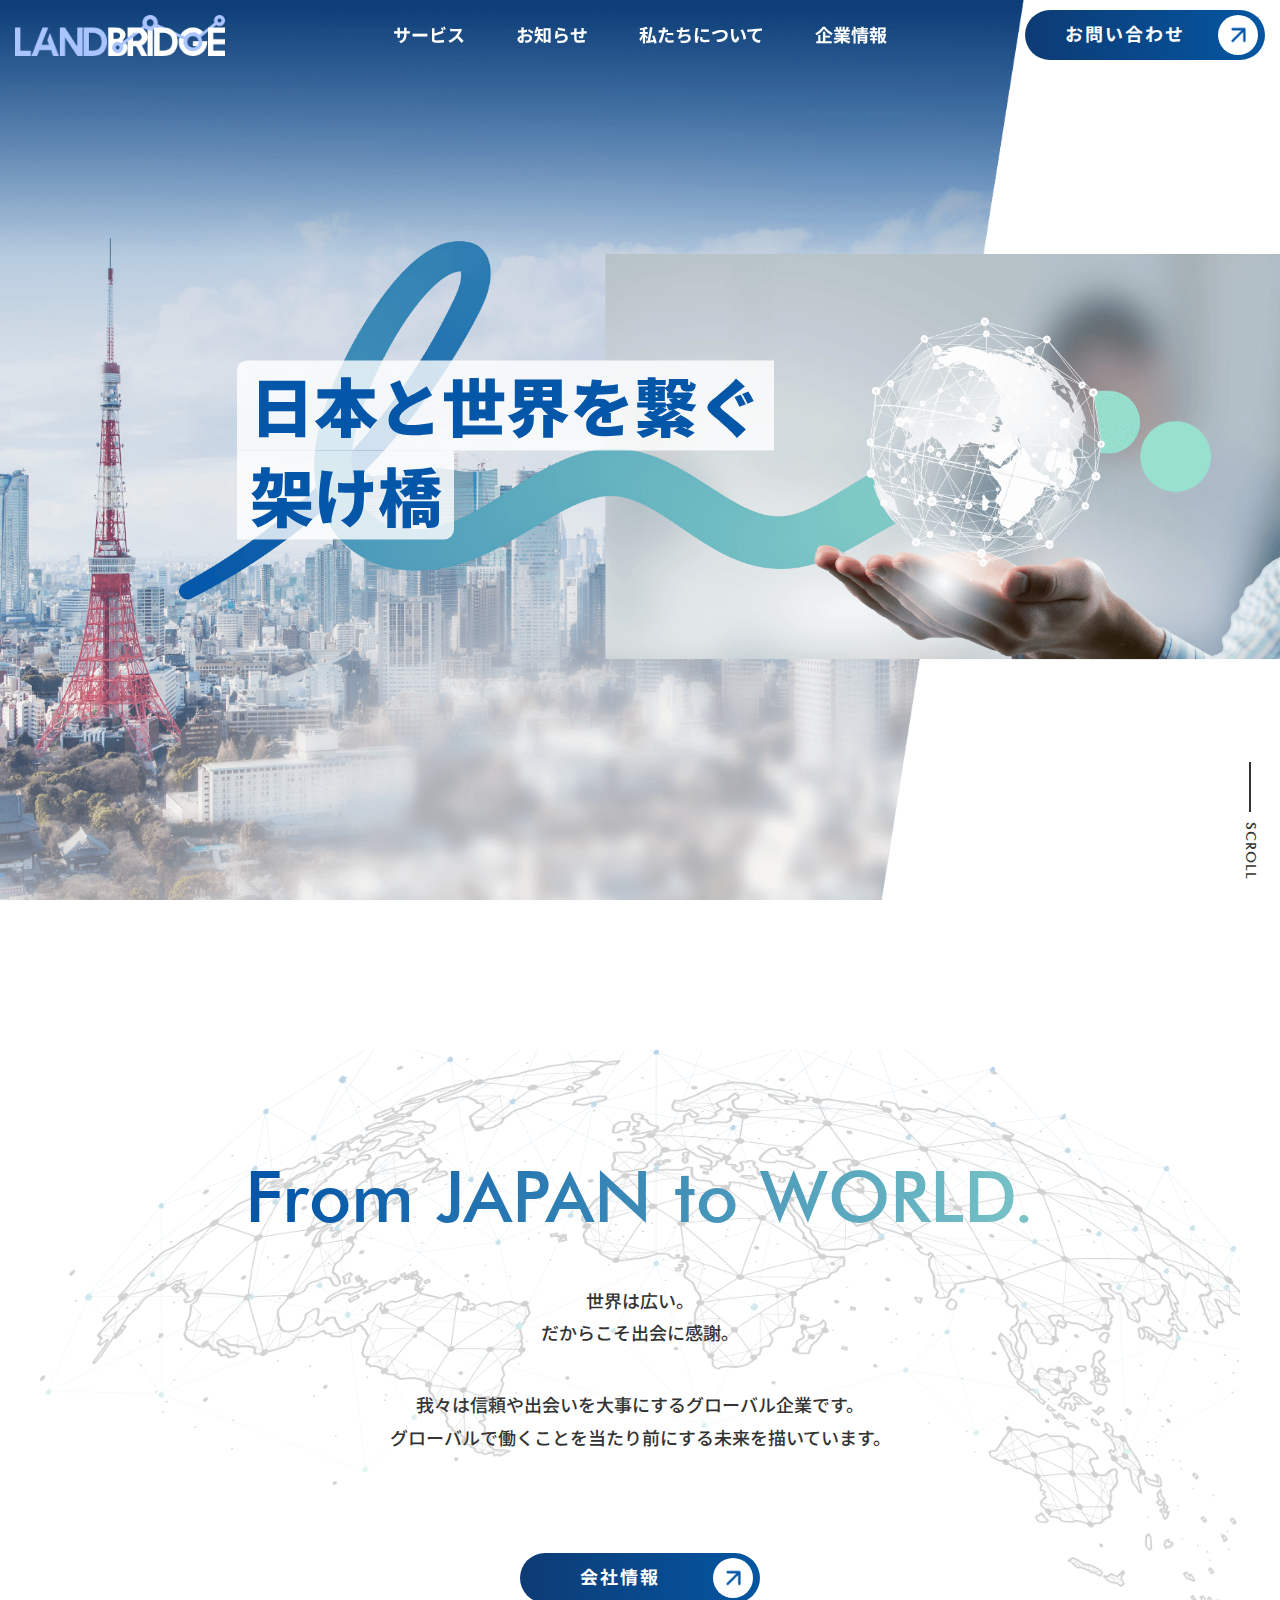
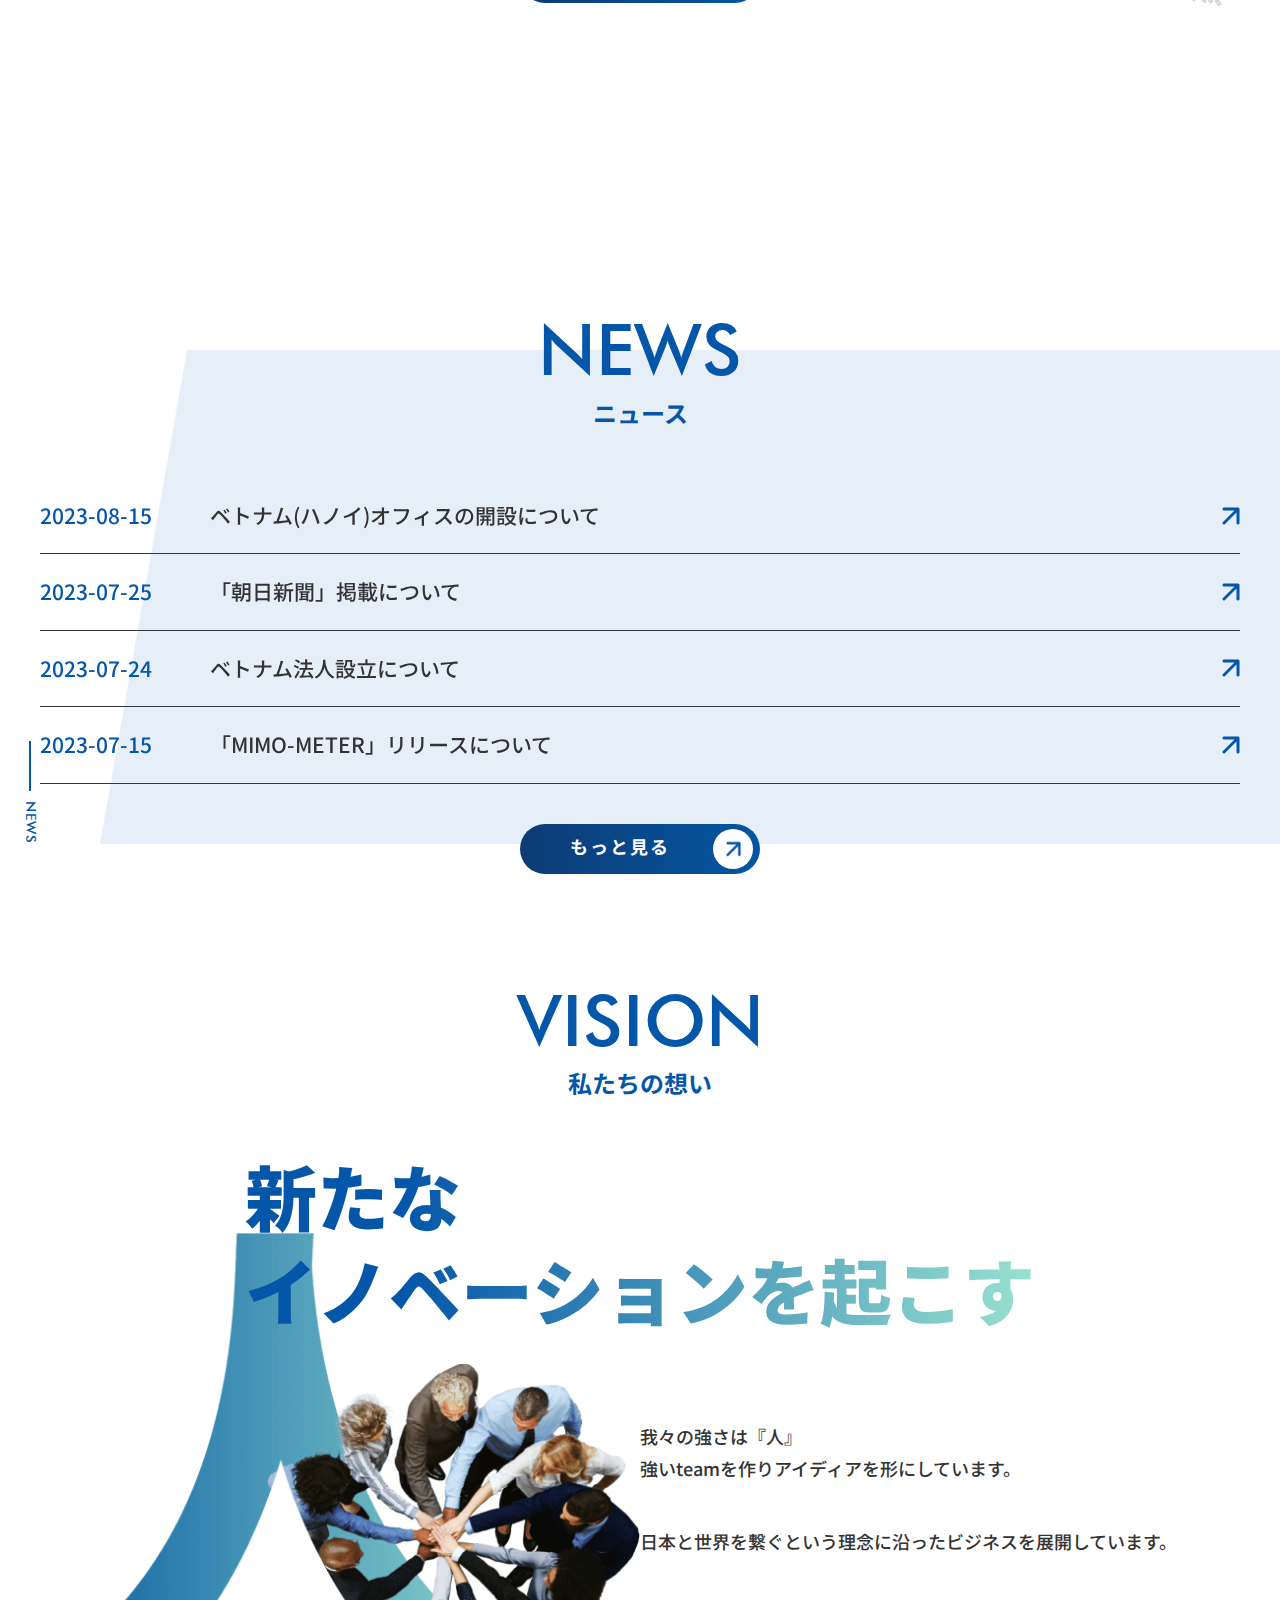
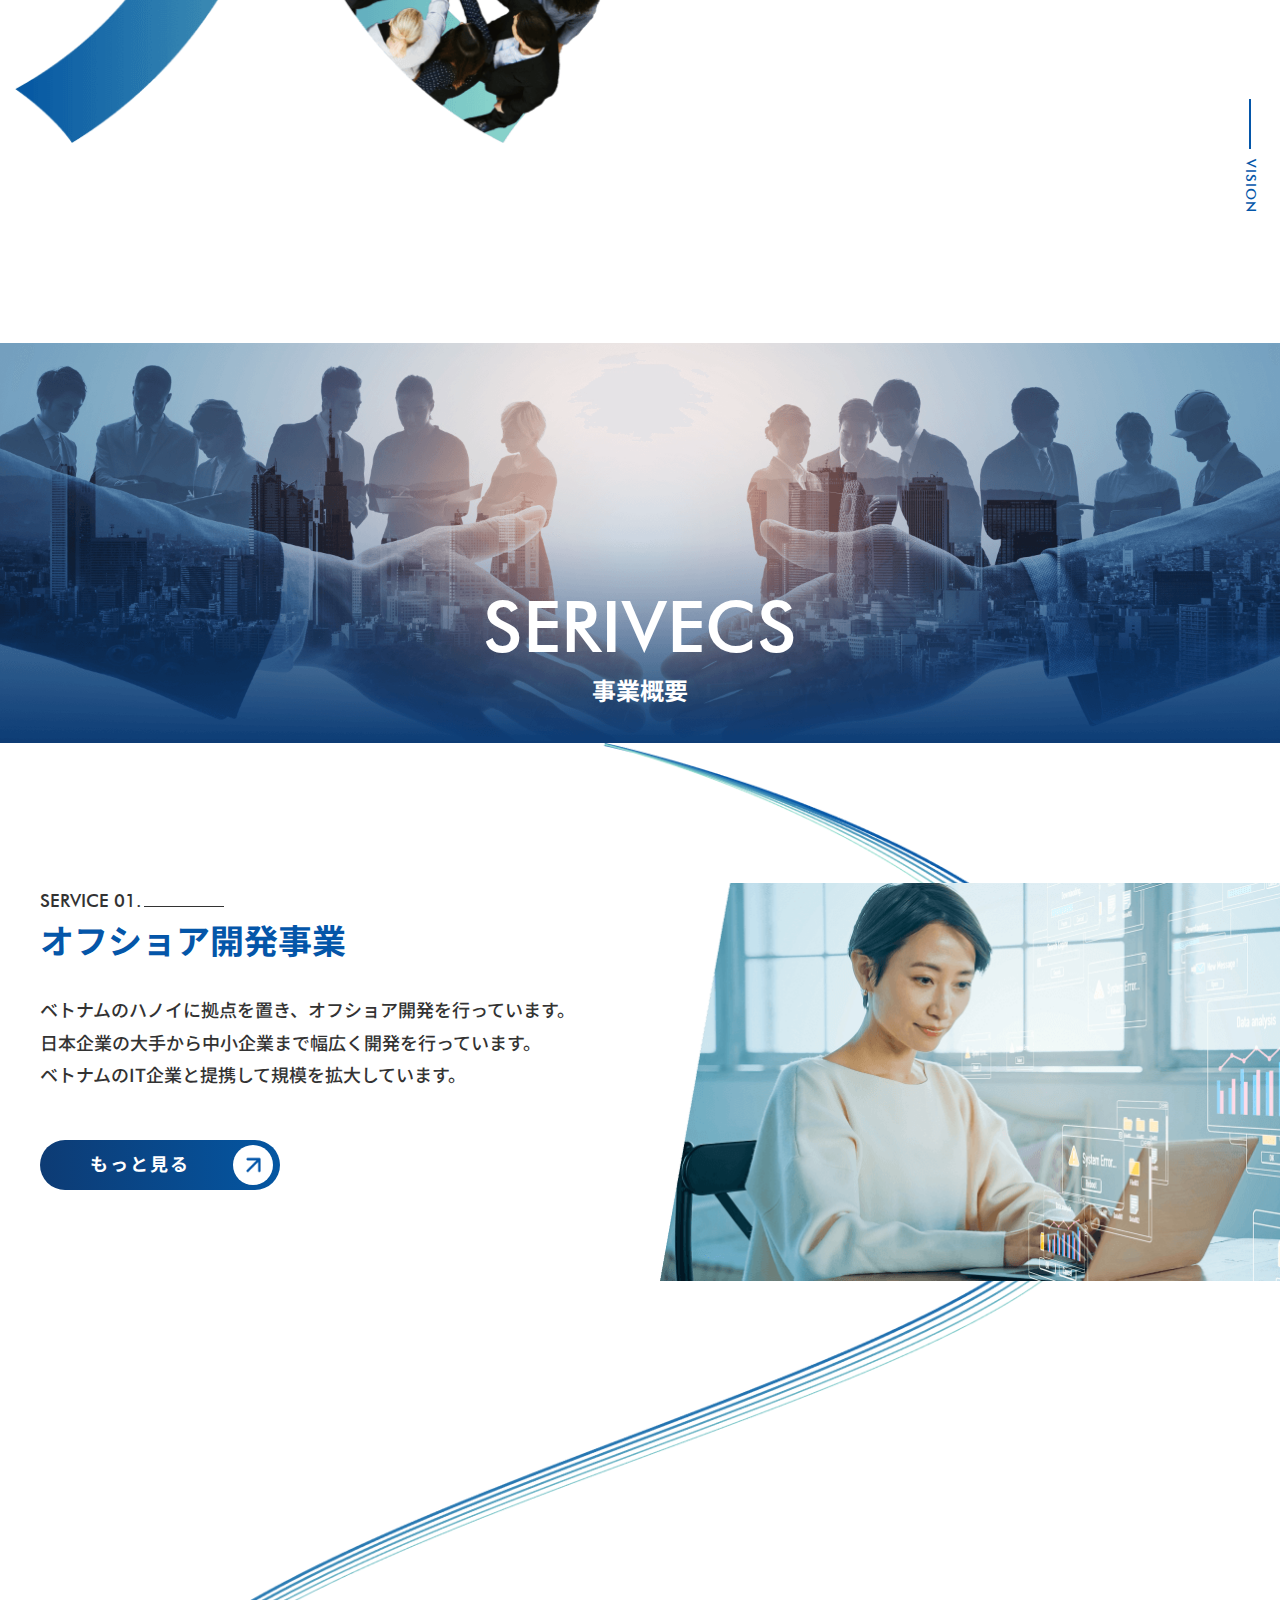
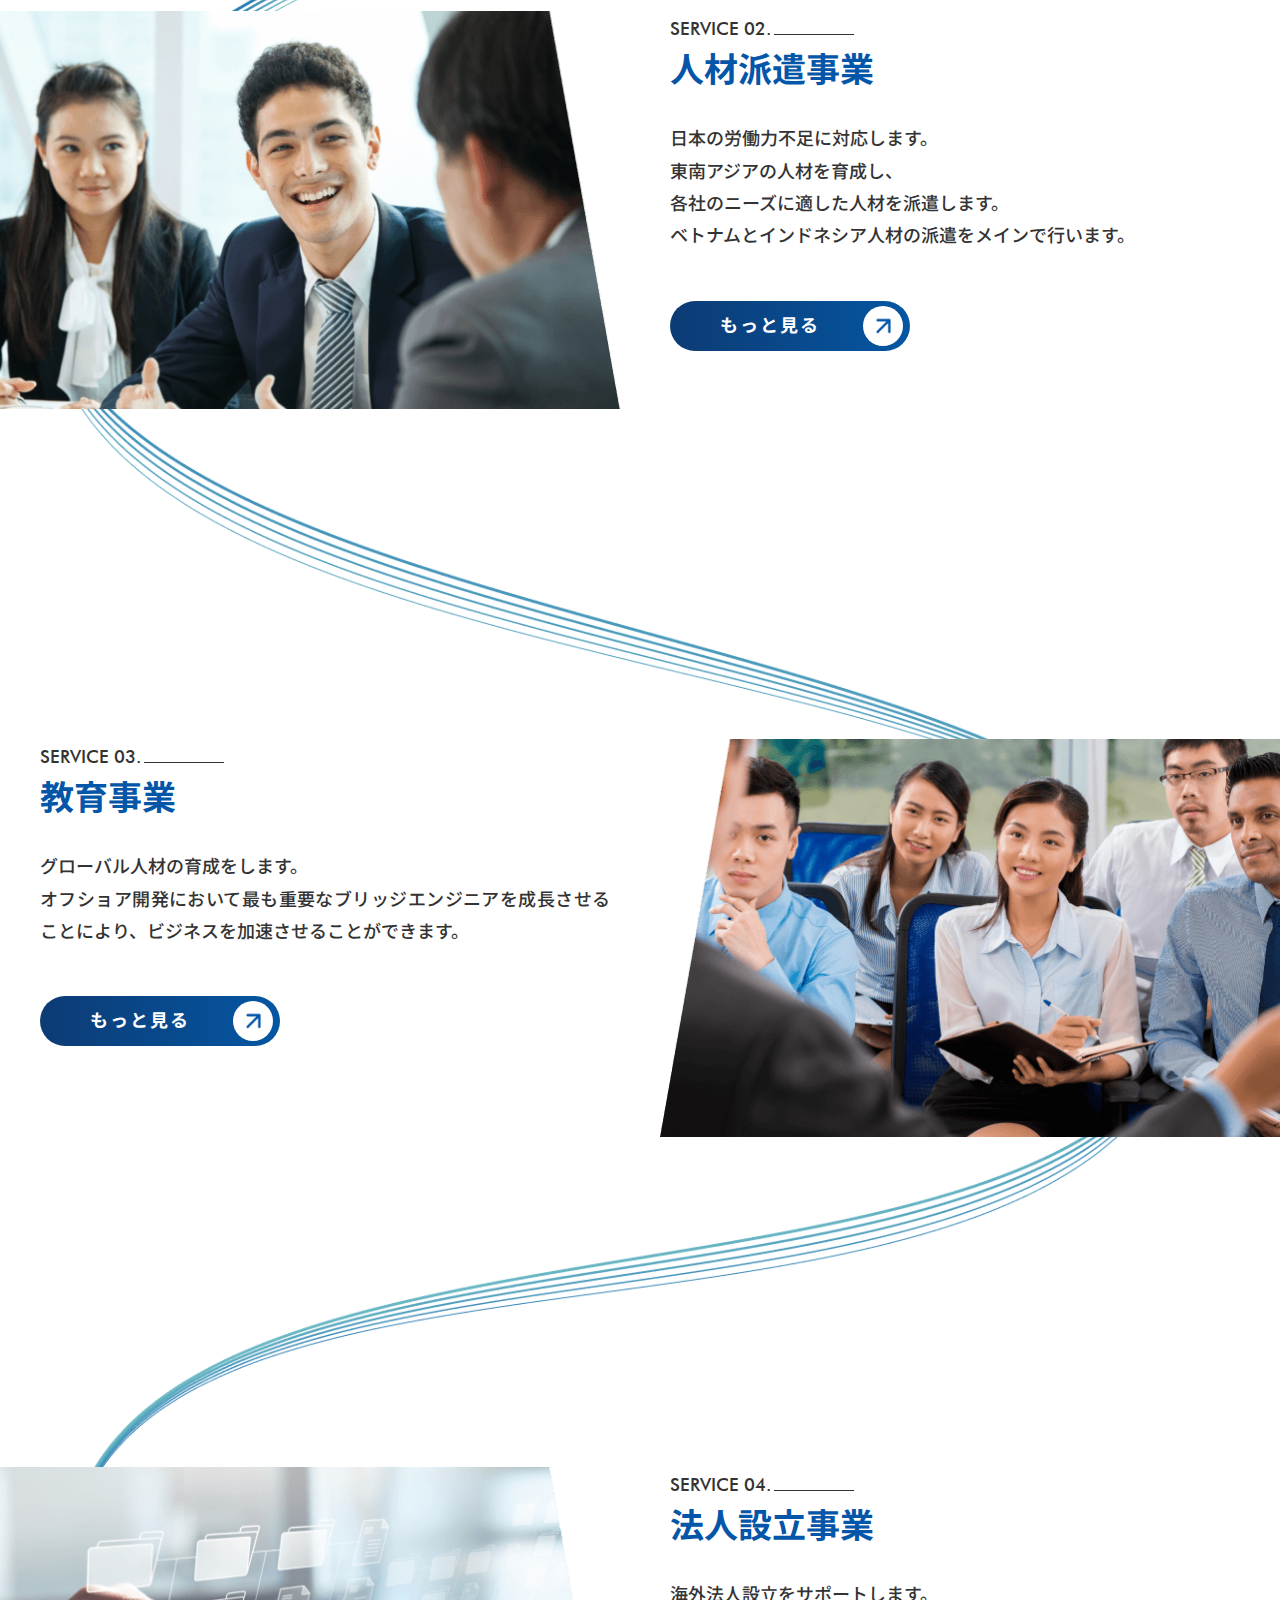
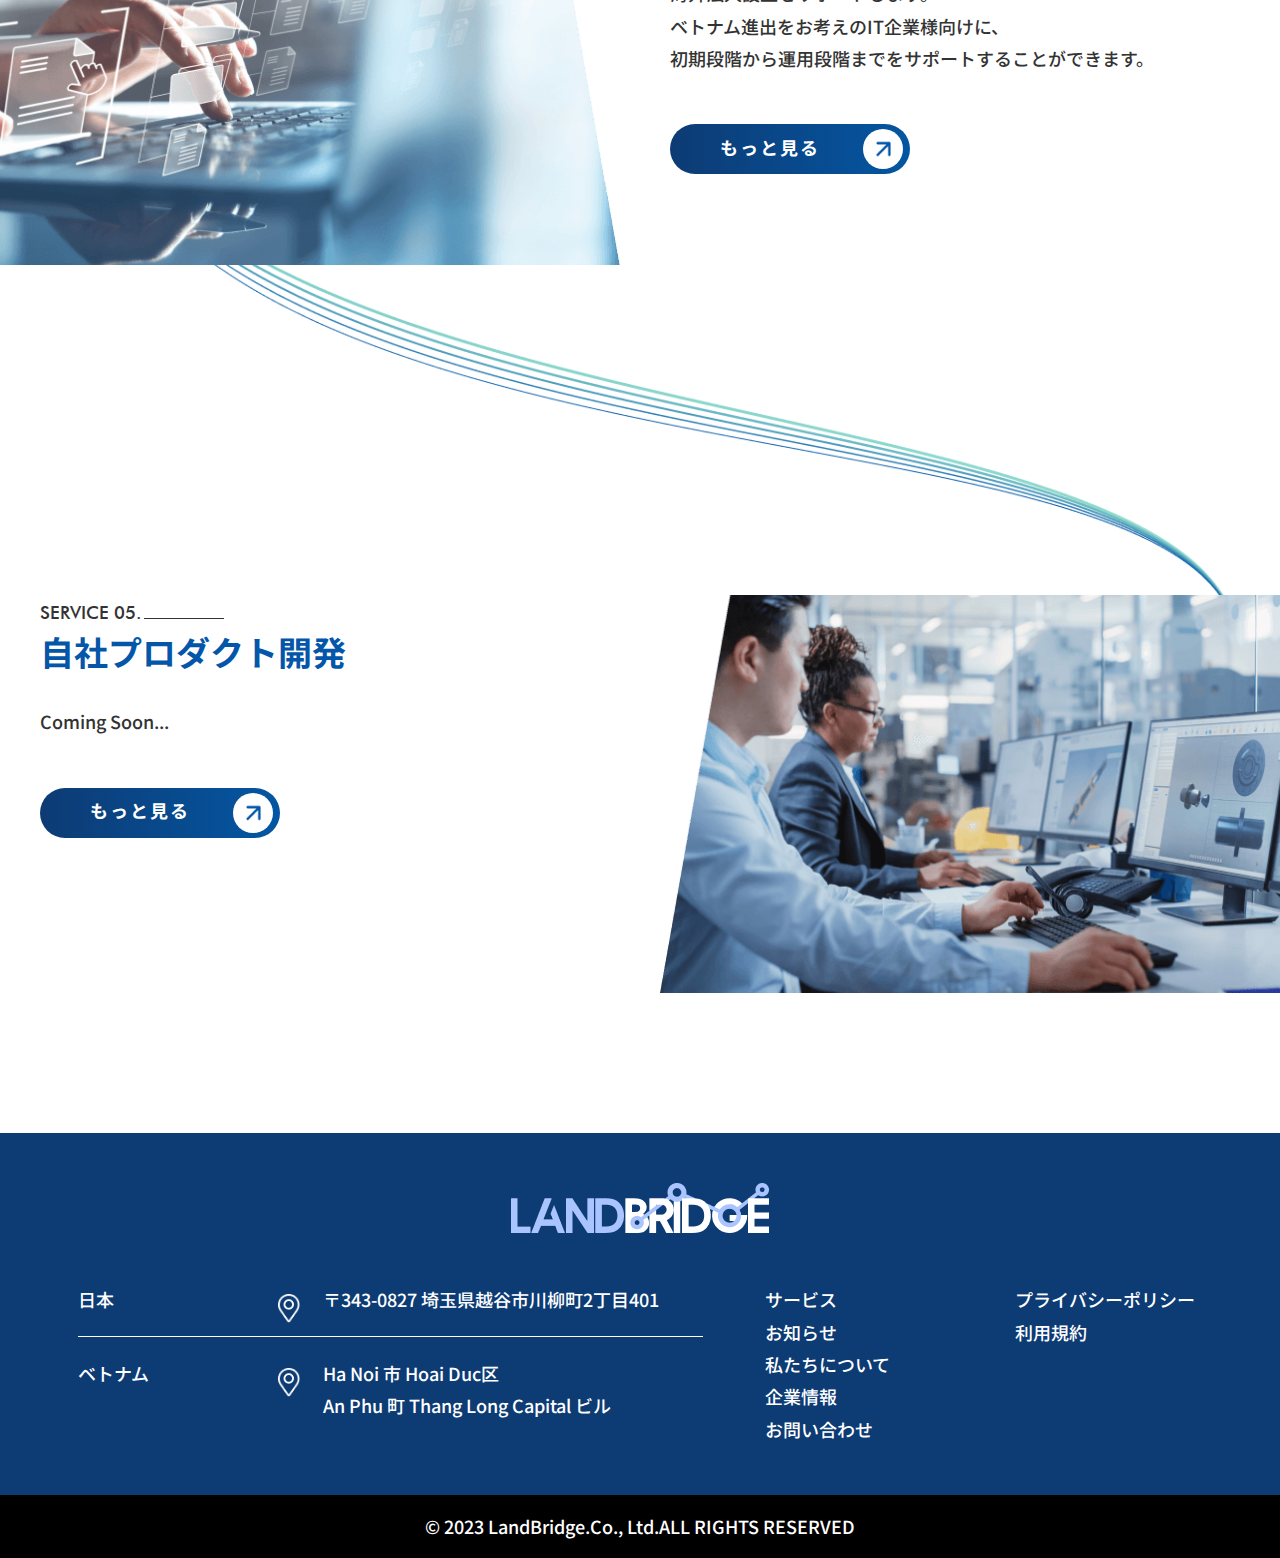
==== commit 459a8572: "up" ====
--- a/index.html
+++ b/index.html
@@ -13,10 +13,12 @@
 		<link type="text/css" rel="stylesheet" href="./css/styles.css">
 	</head>
 	<body>
-		<header id="header">
+		<header id="header" class="">
 			<a href="./" class="header-logo">
-				<img src="./img/common/logo.png" alt="img">
+				<img src="./img/common/logo.png" alt="img" class="logo-01">
+				<img src="./img/common/logo-02.svg" alt="img" class="logo-02">
 			</a>
+			<a href="" class="c-btn"> お問い合わせ </a>
 			<nav class="header-nav">
 				<ul class="header-nav__menu">
 					<li class="header-nav__menu-item">
@@ -32,6 +34,7 @@
 						<a href="">企業情報</a>
 					</li>
 				</ul>
+				<span class="header-nav__ttl">Menu</span>
 			</nav>
 			<span class="js-mobile">
 				<span></span>
@@ -131,10 +134,10 @@
 				</div>
 			</section>
 			<section class="sec-serivecs">
-				<div class="serivecs-heading">
+				<div class="serivecs-banner">
 					<img src="./img/index/serivecs-banner.png" alt="img" class="pc">
 					<img src="./img/index/serivecs-banner-sp.png" alt="img" class="sp">
-					<h2 class="c-ttl__01 c-fc--white mb0">
+					<h2 class="c-ttl__01 c-fc--white">
 						<span class="c-ft--en">SERIVECS</span>
 						<span class="c-ft--jp">事業概要</span>
 					</h2>
@@ -235,7 +238,6 @@
 						<dt> 日本 </dt>
 						<dd>
 							<p><img src="./img/common/maps.png" alt="img" width="22">〒343-0827 埼玉県越谷市川柳町2丁目401</p>
-							<a href="mailto:salse@landbridge.vn" class="pc"><img src="./img/common/mail.png" alt="img" width="29">salse@landbridge.vn</a>
 						</dd>
 					</dl>
 					<dl>
--- a/css/styles.css
+++ b/css/styles.css
@@ -1,2 +1,2 @@
-@import url("https://fonts.googleapis.com/css2?family=Noto+Sans+JP:wght@100;200;300;400;500;600;700;800;900&display=swap");@import url("https://fonts.googleapis.com/css2?family=Noto+Serif+JP:wght@200;300;400;500;600;700;900&display=swap");html{overflow-y:scroll;overflow-x:hidden;font-size:10px;-ms-text-size-adjust:100%;-webkit-text-size-adjust:100%}blockquote,body,code,dd,div,dl,dt,fieldset,form,h1,h2,h3,h4,h5,h6,input,legend,li,ol,p,pre,td,textarea,th,ul{margin:0;padding:0}*{box-sizing:border-box}table{border-collapse:collapse;border-spacing:0}fieldset,img{border:0}img{vertical-align:middle;max-width:100%;height:auto}address,caption,cite,code,dfn,var{font-style:normal;font-weight:400}li{list-style:none}caption,th{text-align:left}h1,h2,h3,h4,h5,h6{font-size:100%;font-weight:400}q:after,q:before{content:""}abbr,acronym{border:0;font-variant:normal}sup{vertical-align:text-top}sub{vertical-align:text-bottom}button,input,select,textarea{font-family:inherit;font-size:inherit;font-weight:inherit;outline:none;-webkit-appearance:none;-moz-appearance:none;appearance:none}input,select,textarea{*font-size:100%}legend{color:#000}del,ins{text-decoration:none}main{display:block}section{position:relative}@font-face{font-family:Futura Md BT;src:url(../fonts/FuturaBT-Medium.eot);src:url(../fonts/FuturaBT-Medium.eot?#iefix) format("embedded-opentype"),url(../fonts/FuturaBT-Medium.woff2) format("woff2"),url(../fonts/FuturaBT-Medium.woff) format("woff"),url(../fonts/FuturaBT-Medium.ttf) format("truetype"),url(../fonts/FuturaBT-Medium.svg#FuturaBT-Medium) format("svg");font-weight:500;font-style:normal;font-display:swap}@media screen and (min-width:835px){.mbpc-1{margin-bottom:1px!important}}@media screen and (max-width:834px){.mbsp-1{margin-bottom:1px!important}}@media screen and (min-width:835px){.mbpc-2{margin-bottom:2px!important}}@media screen and (max-width:834px){.mbsp-2{margin-bottom:2px!important}}@media screen and (min-width:835px){.mbpc-3{margin-bottom:3px!important}}@media screen and (max-width:834px){.mbsp-3{margin-bottom:3px!important}}@media screen and (min-width:835px){.mbpc-4{margin-bottom:4px!important}}@media screen and (max-width:834px){.mbsp-4{margin-bottom:4px!important}}@media screen and (min-width:835px){.mbpc-5{margin-bottom:5px!important}}@media screen and (max-width:834px){.mbsp-5{margin-bottom:5px!important}}@media screen and (min-width:835px){.mbpc-6{margin-bottom:6px!important}}@media screen and (max-width:834px){.mbsp-6{margin-bottom:6px!important}}@media screen and (min-width:835px){.mbpc-7{margin-bottom:7px!important}}@media screen and (max-width:834px){.mbsp-7{margin-bottom:7px!important}}@media screen and (min-width:835px){.mbpc-8{margin-bottom:8px!important}}@media screen and (max-width:834px){.mbsp-8{margin-bottom:8px!important}}@media screen and (min-width:835px){.mbpc-9{margin-bottom:9px!important}}@media screen and (max-width:834px){.mbsp-9{margin-bottom:9px!important}}@media screen and (min-width:835px){.mbpc-10{margin-bottom:10px!important}}@media screen and (max-width:834px){.mbsp-10{margin-bottom:10px!important}}@media screen and (min-width:835px){.mbpc-11{margin-bottom:11px!important}}@media screen and (max-width:834px){.mbsp-11{margin-bottom:11px!important}}@media screen and (min-width:835px){.mbpc-12{margin-bottom:12px!important}}@media screen and (max-width:834px){.mbsp-12{margin-bottom:12px!important}}@media screen and (min-width:835px){.mbpc-13{margin-bottom:13px!important}}@media screen and (max-width:834px){.mbsp-13{margin-bottom:13px!important}}@media screen and (min-width:835px){.mbpc-14{margin-bottom:14px!important}}@media screen and (max-width:834px){.mbsp-14{margin-bottom:14px!important}}@media screen and (min-width:835px){.mbpc-15{margin-bottom:15px!important}}@media screen and (max-width:834px){.mbsp-15{margin-bottom:15px!important}}@media screen and (min-width:835px){.mbpc-16{margin-bottom:16px!important}}@media screen and (max-width:834px){.mbsp-16{margin-bottom:16px!important}}@media screen and (min-width:835px){.mbpc-17{margin-bottom:17px!important}}@media screen and (max-width:834px){.mbsp-17{margin-bottom:17px!important}}@media screen and (min-width:835px){.mbpc-18{margin-bottom:18px!important}}@media screen and (max-width:834px){.mbsp-18{margin-bottom:18px!important}}@media screen and (min-width:835px){.mbpc-19{margin-bottom:19px!important}}@media screen and (max-width:834px){.mbsp-19{margin-bottom:19px!important}}@media screen and (min-width:835px){.mbpc-20{margin-bottom:20px!important}}@media screen and (max-width:834px){.mbsp-20{margin-bottom:20px!important}}@media screen and (min-width:835px){.mbpc-21{margin-bottom:21px!important}}@media screen and (max-width:834px){.mbsp-21{margin-bottom:21px!important}}@media screen and (min-width:835px){.mbpc-22{margin-bottom:22px!important}}@media screen and (max-width:834px){.mbsp-22{margin-bottom:22px!important}}@media screen and (min-width:835px){.mbpc-23{margin-bottom:23px!important}}@media screen and (max-width:834px){.mbsp-23{margin-bottom:23px!important}}@media screen and (min-width:835px){.mbpc-24{margin-bottom:24px!important}}@media screen and (max-width:834px){.mbsp-24{margin-bottom:24px!important}}@media screen and (min-width:835px){.mbpc-25{margin-bottom:25px!important}}@media screen and (max-width:834px){.mbsp-25{margin-bottom:25px!important}}@media screen and (min-width:835px){.mbpc-26{margin-bottom:26px!important}}@media screen and (max-width:834px){.mbsp-26{margin-bottom:26px!important}}@media screen and (min-width:835px){.mbpc-27{margin-bottom:27px!important}}@media screen and (max-width:834px){.mbsp-27{margin-bottom:27px!important}}@media screen and (min-width:835px){.mbpc-28{margin-bottom:28px!important}}@media screen and (max-width:834px){.mbsp-28{margin-bottom:28px!important}}@media screen and (min-width:835px){.mbpc-29{margin-bottom:29px!important}}@media screen and (max-width:834px){.mbsp-29{margin-bottom:29px!important}}@media screen and (min-width:835px){.mbpc-30{margin-bottom:30px!important}}@media screen and (max-width:834px){.mbsp-30{margin-bottom:30px!important}}@media screen and (min-width:835px){.mbpc-31{margin-bottom:31px!important}}@media screen and (max-width:834px){.mbsp-31{margin-bottom:31px!important}}@media screen and (min-width:835px){.mbpc-32{margin-bottom:32px!important}}@media screen and (max-width:834px){.mbsp-32{margin-bottom:32px!important}}@media screen and (min-width:835px){.mbpc-33{margin-bottom:33px!important}}@media screen and (max-width:834px){.mbsp-33{margin-bottom:33px!important}}@media screen and (min-width:835px){.mbpc-34{margin-bottom:34px!important}}@media screen and (max-width:834px){.mbsp-34{margin-bottom:34px!important}}@media screen and (min-width:835px){.mbpc-35{margin-bottom:35px!important}}@media screen and (max-width:834px){.mbsp-35{margin-bottom:35px!important}}@media screen and (min-width:835px){.mbpc-36{margin-bottom:36px!important}}@media screen and (max-width:834px){.mbsp-36{margin-bottom:36px!important}}@media screen and (min-width:835px){.mbpc-37{margin-bottom:37px!important}}@media screen and (max-width:834px){.mbsp-37{margin-bottom:37px!important}}@media screen and (min-width:835px){.mbpc-38{margin-bottom:38px!important}}@media screen and (max-width:834px){.mbsp-38{margin-bottom:38px!important}}@media screen and (min-width:835px){.mbpc-39{margin-bottom:39px!important}}@media screen and (max-width:834px){.mbsp-39{margin-bottom:39px!important}}@media screen and (min-width:835px){.mbpc-40{margin-bottom:40px!important}}@media screen and (max-width:834px){.mbsp-40{margin-bottom:40px!important}}@media screen and (min-width:835px){.mbpc-41{margin-bottom:41px!important}}@media screen and (max-width:834px){.mbsp-41{margin-bottom:41px!important}}@media screen and (min-width:835px){.mbpc-42{margin-bottom:42px!important}}@media screen and (max-width:834px){.mbsp-42{margin-bottom:42px!important}}@media screen and (min-width:835px){.mbpc-43{margin-bottom:43px!important}}@media screen and (max-width:834px){.mbsp-43{margin-bottom:43px!important}}@media screen and (min-width:835px){.mbpc-44{margin-bottom:44px!important}}@media screen and (max-width:834px){.mbsp-44{margin-bottom:44px!important}}@media screen and (min-width:835px){.mbpc-45{margin-bottom:45px!important}}@media screen and (max-width:834px){.mbsp-45{margin-bottom:45px!important}}@media screen and (min-width:835px){.mbpc-46{margin-bottom:46px!important}}@media screen and (max-width:834px){.mbsp-46{margin-bottom:46px!important}}@media screen and (min-width:835px){.mbpc-47{margin-bottom:47px!important}}@media screen and (max-width:834px){.mbsp-47{margin-bottom:47px!important}}@media screen and (min-width:835px){.mbpc-48{margin-bottom:48px!important}}@media screen and (max-width:834px){.mbsp-48{margin-bottom:48px!important}}@media screen and (min-width:835px){.mbpc-49{margin-bottom:49px!important}}@media screen and (max-width:834px){.mbsp-49{margin-bottom:49px!important}}@media screen and (min-width:835px){.mbpc-50{margin-bottom:50px!important}}@media screen and (max-width:834px){.mbsp-50{margin-bottom:50px!important}}@media screen and (min-width:835px){.mbpc-51{margin-bottom:51px!important}}@media screen and (max-width:834px){.mbsp-51{margin-bottom:51px!important}}@media screen and (min-width:835px){.mbpc-52{margin-bottom:52px!important}}@media screen and (max-width:834px){.mbsp-52{margin-bottom:52px!important}}@media screen and (min-width:835px){.mbpc-53{margin-bottom:53px!important}}@media screen and (max-width:834px){.mbsp-53{margin-bottom:53px!important}}@media screen and (min-width:835px){.mbpc-54{margin-bottom:54px!important}}@media screen and (max-width:834px){.mbsp-54{margin-bottom:54px!important}}@media screen and (min-width:835px){.mbpc-55{margin-bottom:55px!important}}@media screen and (max-width:834px){.mbsp-55{margin-bottom:55px!important}}@media screen and (min-width:835px){.mbpc-56{margin-bottom:56px!important}}@media screen and (max-width:834px){.mbsp-56{margin-bottom:56px!important}}@media screen and (min-width:835px){.mbpc-57{margin-bottom:57px!important}}@media screen and (max-width:834px){.mbsp-57{margin-bottom:57px!important}}@media screen and (min-width:835px){.mbpc-58{margin-bottom:58px!important}}@media screen and (max-width:834px){.mbsp-58{margin-bottom:58px!important}}@media screen and (min-width:835px){.mbpc-59{margin-bottom:59px!important}}@media screen and (max-width:834px){.mbsp-59{margin-bottom:59px!important}}@media screen and (min-width:835px){.mbpc-60{margin-bottom:60px!important}}@media screen and (max-width:834px){.mbsp-60{margin-bottom:60px!important}}@media screen and (min-width:835px){.mbpc-61{margin-bottom:61px!important}}@media screen and (max-width:834px){.mbsp-61{margin-bottom:61px!important}}@media screen and (min-width:835px){.mbpc-62{margin-bottom:62px!important}}@media screen and (max-width:834px){.mbsp-62{margin-bottom:62px!important}}@media screen and (min-width:835px){.mbpc-63{margin-bottom:63px!important}}@media screen and (max-width:834px){.mbsp-63{margin-bottom:63px!important}}@media screen and (min-width:835px){.mbpc-64{margin-bottom:64px!important}}@media screen and (max-width:834px){.mbsp-64{margin-bottom:64px!important}}@media screen and (min-width:835px){.mbpc-65{margin-bottom:65px!important}}@media screen and (max-width:834px){.mbsp-65{margin-bottom:65px!important}}@media screen and (min-width:835px){.mbpc-66{margin-bottom:66px!important}}@media screen and (max-width:834px){.mbsp-66{margin-bottom:66px!important}}@media screen and (min-width:835px){.mbpc-67{margin-bottom:67px!important}}@media screen and (max-width:834px){.mbsp-67{margin-bottom:67px!important}}@media screen and (min-width:835px){.mbpc-68{margin-bottom:68px!important}}@media screen and (max-width:834px){.mbsp-68{margin-bottom:68px!important}}@media screen and (min-width:835px){.mbpc-69{margin-bottom:69px!important}}@media screen and (max-width:834px){.mbsp-69{margin-bottom:69px!important}}@media screen and (min-width:835px){.mbpc-70{margin-bottom:70px!important}}@media screen and (max-width:834px){.mbsp-70{margin-bottom:70px!important}}@media screen and (min-width:835px){.mbpc-71{margin-bottom:71px!important}}@media screen and (max-width:834px){.mbsp-71{margin-bottom:71px!important}}@media screen and (min-width:835px){.mbpc-72{margin-bottom:72px!important}}@media screen and (max-width:834px){.mbsp-72{margin-bottom:72px!important}}@media screen and (min-width:835px){.mbpc-73{margin-bottom:73px!important}}@media screen and (max-width:834px){.mbsp-73{margin-bottom:73px!important}}@media screen and (min-width:835px){.mbpc-74{margin-bottom:74px!important}}@media screen and (max-width:834px){.mbsp-74{margin-bottom:74px!important}}@media screen and (min-width:835px){.mbpc-75{margin-bottom:75px!important}}@media screen and (max-width:834px){.mbsp-75{margin-bottom:75px!important}}@media screen and (min-width:835px){.mbpc-76{margin-bottom:76px!important}}@media screen and (max-width:834px){.mbsp-76{margin-bottom:76px!important}}@media screen and (min-width:835px){.mbpc-77{margin-bottom:77px!important}}@media screen and (max-width:834px){.mbsp-77{margin-bottom:77px!important}}@media screen and (min-width:835px){.mbpc-78{margin-bottom:78px!important}}@media screen and (max-width:834px){.mbsp-78{margin-bottom:78px!important}}@media screen and (min-width:835px){.mbpc-79{margin-bottom:79px!important}}@media screen and (max-width:834px){.mbsp-79{margin-bottom:79px!important}}@media screen and (min-width:835px){.mbpc-80{margin-bottom:80px!important}}@media screen and (max-width:834px){.mbsp-80{margin-bottom:80px!important}}@media screen and (min-width:835px){.mbpc-81{margin-bottom:81px!important}}@media screen and (max-width:834px){.mbsp-81{margin-bottom:81px!important}}@media screen and (min-width:835px){.mbpc-82{margin-bottom:82px!important}}@media screen and (max-width:834px){.mbsp-82{margin-bottom:82px!important}}@media screen and (min-width:835px){.mbpc-83{margin-bottom:83px!important}}@media screen and (max-width:834px){.mbsp-83{margin-bottom:83px!important}}@media screen and (min-width:835px){.mbpc-84{margin-bottom:84px!important}}@media screen and (max-width:834px){.mbsp-84{margin-bottom:84px!important}}@media screen and (min-width:835px){.mbpc-85{margin-bottom:85px!important}}@media screen and (max-width:834px){.mbsp-85{margin-bottom:85px!important}}@media screen and (min-width:835px){.mbpc-86{margin-bottom:86px!important}}@media screen and (max-width:834px){.mbsp-86{margin-bottom:86px!important}}@media screen and (min-width:835px){.mbpc-87{margin-bottom:87px!important}}@media screen and (max-width:834px){.mbsp-87{margin-bottom:87px!important}}@media screen and (min-width:835px){.mbpc-88{margin-bottom:88px!important}}@media screen and (max-width:834px){.mbsp-88{margin-bottom:88px!important}}@media screen and (min-width:835px){.mbpc-89{margin-bottom:89px!important}}@media screen and (max-width:834px){.mbsp-89{margin-bottom:89px!important}}@media screen and (min-width:835px){.mbpc-90{margin-bottom:90px!important}}@media screen and (max-width:834px){.mbsp-90{margin-bottom:90px!important}}@media screen and (min-width:835px){.mbpc-91{margin-bottom:91px!important}}@media screen and (max-width:834px){.mbsp-91{margin-bottom:91px!important}}@media screen and (min-width:835px){.mbpc-92{margin-bottom:92px!important}}@media screen and (max-width:834px){.mbsp-92{margin-bottom:92px!important}}@media screen and (min-width:835px){.mbpc-93{margin-bottom:93px!important}}@media screen and (max-width:834px){.mbsp-93{margin-bottom:93px!important}}@media screen and (min-width:835px){.mbpc-94{margin-bottom:94px!important}}@media screen and (max-width:834px){.mbsp-94{margin-bottom:94px!important}}@media screen and (min-width:835px){.mbpc-95{margin-bottom:95px!important}}@media screen and (max-width:834px){.mbsp-95{margin-bottom:95px!important}}@media screen and (min-width:835px){.mbpc-96{margin-bottom:96px!important}}@media screen and (max-width:834px){.mbsp-96{margin-bottom:96px!important}}@media screen and (min-width:835px){.mbpc-97{margin-bottom:97px!important}}@media screen and (max-width:834px){.mbsp-97{margin-bottom:97px!important}}@media screen and (min-width:835px){.mbpc-98{margin-bottom:98px!important}}@media screen and (max-width:834px){.mbsp-98{margin-bottom:98px!important}}@media screen and (min-width:835px){.mbpc-99{margin-bottom:99px!important}}@media screen and (max-width:834px){.mbsp-99{margin-bottom:99px!important}}@media screen and (min-width:835px){.mbpc-100{margin-bottom:100px!important}}@media screen and (max-width:834px){.mbsp-100{margin-bottom:100px!important}}.mb0{margin-bottom:0!important}body{color:#333;font-family:Noto Sans JP,sans-serif;font-weight:500;font-size:100%;-webkit-font-smoothing:antialiased;line-height:1.4;overflow-x:hidden;position:relative}a{text-decoration:none;-webkit-backface-visibility:hidden;transition:all .3s ease}a:hover{opacity:.7}@media (-ms-high-contrast:active),(-ms-high-contrast:none){a{display:inline-block}}@media screen and (min-width:835px){a[href^=tel]{pointer-events:none}}@media screen and (max-width:834px){a{-webkit-tap-highlight-color:transparent}}.clearfix{*zoom:1}.clearfix:after,.clearfix:before{content:"";display:table}.clearfix:after{clear:both}@media screen and (max-width:834px){.pc{display:none!important}}@media screen and (max-width:1024px){.pc-ipd{display:none!important}}@media screen and (max-width:990px){.pc-lg{display:none!important}}@media screen and (max-width:640px){.pc-sm{display:none!important}}@media screen and (max-width:374px){.pc-xs{display:none!important}}@media screen and (min-width:835px){.sp{display:none!important}}@media screen and (min-width:1025px){.sp-ipd{display:none!important}}@media screen and (min-width:991px){.sp-lg{display:none!important}}@media screen and (min-width:641px){.sp-sm{display:none!important}}.u-fn-hover{display:inline-block}@media screen and (min-width:835px){.u-fn-hover{transition:all .2s}.u-fn-hover:hover{opacity:.7}}.u-pull--left{margin-left:calc((100vw - 100%) / 2 * -1)}.u-pull--right{margin-right:calc((100vw - 100%) / 2 * -1)}.c-fc--white{color:#fff!important}.c-fc--black{color:#000!important}.c-ft--en{font-family:Futura Md BT,serif}.c-ft--jp{font-family:Noto Sans JP,sans-serif}.c-fw--lt{font-weight:300!important}.c-fw--rg{font-weight:400!important}.c-fw--md{font-weight:500!important}.c-fw--sbd{font-weight:600!important}.c-fw--bd{font-weight:700!important}.c-fw--bk{font-weight:900!important}.c-tx--v{-ms-writing-mode:tb-rl;writing-mode:vertical-rl}@media screen and (min-width:835px){.c-tx--v-pc{-ms-writing-mode:tb-rl;writing-mode:vertical-rl}}.c-al--c{text-align:center!important}.c-al--r{text-align:right!important}.c-al--l{text-align:left!important}.c-pull--left{margin-left:calc((100vw - 100%) / 2 * -1)}.c-pull--right{margin-right:calc((100vw - 100%) / 2 * -1)}.c-txt__basic{font-size:2.1rem;line-height:1.8}@media screen and (max-width:834px){.c-txt__basic{font-size:1.2rem;line-height:1.8}}.c-txt__basic p{margin-bottom:40px}@media screen and (max-width:834px){.c-txt__basic p{margin-bottom:15px}}.c-txt__basic p:last-child{margin-bottom:0}.c-ttl__01{display:block;text-align:center;position:relative;line-height:1.3;color:#0456a9;font-weight:700;margin-bottom:50px}@media screen and (max-width:834px){.c-ttl__01{margin-bottom:20px}}.c-ttl__01 span{display:block}.c-ttl__01 .c-ft--en{font-size:7.2rem;font-weight:500}@media screen and (max-width:834px){.c-ttl__01 .c-ft--en{font-size:2.4rem}}.c-ttl__01 .c-ft--jp{font-size:2.4rem}@media screen and (max-width:834px){.c-ttl__01 .c-ft--jp{font-size:1.4rem}}.c-btn{display:-ms-flexbox;display:flex;-ms-flex-pack:center;justify-content:center;-ms-flex-align:center;align-items:center;-ms-flex-wrap:wrap;flex-wrap:wrap;width:100%;max-width:300px;height:64px;margin:0 auto;border-radius:60px;font-size:2.4rem;letter-spacing:2px;font-weight:700;color:#fff;background:#0d3b74;background:linear-gradient(90deg,#0d3b74,#0456a2);cursor:pointer;border:none;position:relative;padding:0 40px 4px 0}@media screen and (max-width:834px){.c-btn{font-size:1.8rem;max-width:210px;height:40px}}.c-btn:before{content:"";width:50px;height:50px;border-radius:50%;background:#fff;position:absolute;right:10px;top:50%;transform:translateY(-50%)}@media screen and (max-width:834px){.c-btn:before{width:34px;height:34px;right:4px}}.c-btn:after{content:"";width:18px;height:18px;background:url(../img/common/links.png) no-repeat;background-size:100%;position:absolute;right:25px;top:50%;transform:translateY(-50%)}@media screen and (max-width:834px){.c-btn:after{width:11px;height:11px;right:16px}}.js-scrollin{opacity:0;transform:translateY(70px)}.js-scrollin.active{opacity:1;transform:translate(0);transition:.7s cubic-bezier(.25,.46,.45,.94)}.inner{display:block;max-width:1230px;padding:0 15px;margin:0 auto}.heading{position:absolute;bottom:30px;left:20px;-ms-writing-mode:tb-rl;writing-mode:vertical-rl;font-size:1.4rem;font-weight:500;color:#0456a9;padding:50px 0 0;overflow:hidden;letter-spacing:1px}.heading:before{width:2px;height:50px;top:0}.heading:after,.heading:before{content:"";position:absolute;left:0;right:0;margin:0 auto;background:#0456a9}.heading:after{width:10px;height:10px;border-radius:50%;animation:a 1s infinite}.heading span{position:relative;background:#fff;z-index:1;padding:10px 0 0}.heading-block{display:block;background:linear-gradient(90deg,#0456a9 20%,#98e2cf);-webkit-background-clip:text;-webkit-text-fill-color:transparent;font-size:7.2rem;line-height:1.3;position:relative;z-index:1;margin-bottom:40px}@media screen and (max-width:834px){.heading-block{font-size:2.4rem;margin-bottom:20px;text-align:center}}.form-control{display:block;width:100%;height:45px;background:#fff;border:1px solid #ccc;font-weight:500;padding:5px 10px;font-size:1.5rem}.form-control:focus{border-color:#66afe9;outline:0;box-shadow:inset 0 1px 1px rgba(0,0,0,.075),0 0 8px rgba(102,175,233,.6)}.pure-list{display:-ms-flexbox;display:flex;-ms-flex-wrap:wrap;flex-wrap:wrap;margin-bottom:35px}@media screen and (max-width:834px){.pure-list{margin-bottom:28px}}.pure-list li{margin-right:39px}@media screen and (max-width:834px){.pure-list li{width:100%;margin:0 0 2px}}.pure-list li:last-child{margin-right:0}.pure-list__input{position:relative}.pure-list__input input{position:absolute;top:0;left:0;right:0;bottom:0;z-index:1;opacity:0;cursor:pointer}.pure-list__input input[type=checkbox]+span:after{background-color:transparent;top:50%;left:4px;width:8px;height:3px;margin-top:-4px;border-style:solid;border-color:#fff;border-width:0 0 3px 3px;-o-border-image:none;border-image:none;transform:rotate(-45deg) scale(0)}.pure-list__input input[type=checkbox]:checked+span:after{content:"";transform:rotate(-45deg) scale(1);transition:transform .2s ease-out}.pure-list__input input[type=checkbox]:checked+span:before{animation:borderscale .2s ease-in;background:#4f8196}.pure-list__input input[type=radio]+span:after,.pure-list__input input[type=radio]+span:before{border-radius:50%}.pure-list__input input[type=radio]:checked+span:before{animation:borderscale .3s ease-in}.pure-list__input input[type=radio]:checked+span:after{transform:scale(1)}.pure-list__input span{display:block;position:relative;padding:10px 0 10px 40px;vertical-align:middle;-webkit-user-select:none;-moz-user-select:none;-ms-user-select:none;user-select:none;cursor:pointer}.pure-list__input span:before{content:"";position:absolute;top:12px;left:0;width:24px;height:24px;background:#ededed;border:1px solid #718cc7;text-align:center;transition:all .3s ease;border-radius:3px}.pure-list__input span:after{content:"";background-color:#718cc7;position:absolute;top:18px;left:6px;width:14px;height:14px;transform:scale(0);transform-origin:50%;transition:transform .2s ease-out}#header{position:absolute;top:0;left:0;right:0;z-index:3;padding:15px}#header .header-logo{display:block;width:258px}@media screen and (max-width:834px){#header .header-logo{width:120px}}#header .header-nav{position:absolute;top:50%;transform:translateY(-50%);left:0;right:0;max-width:1200px;margin:0 auto;display:-ms-flexbox;display:flex;-ms-flex-pack:center;justify-content:center;-ms-flex-align:center;align-items:center;-ms-flex-wrap:wrap;flex-wrap:wrap}@media screen and (max-width:1024px){#header .header-nav{display:none;position:absolute;top:0;left:0;right:0;height:100vh;padding:60px 20px 0;overflow-y:scroll}#header .header-nav.active{display:block}}#header .header-nav__menu{display:-ms-flexbox;display:flex;-ms-flex-wrap:wrap;flex-wrap:wrap;-ms-flex-align:end;align-items:flex-end}@media screen and (max-width:1024px){#header .header-nav__menu{display:block}}#header .header-nav__menu-item{padding:5px 2vw;position:relative}#header .header-nav__menu-item>a{display:block;font-size:2.4rem;font-weight:700;color:#fff}#header .js-mobile{width:24px;height:24px;position:absolute;right:20px;top:50%;transform:translateY(-50%);cursor:pointer;z-index:2;display:none}@media screen and (max-width:1024px){#header .js-mobile{display:block}}#header .js-mobile span{position:absolute;top:50%;transform:translateY(-50%);display:block;width:100%;height:3px;background:#0456a9;border-radius:3px}#header .js-mobile span:after,#header .js-mobile span:before{position:absolute;left:0;width:100%;height:100%;background:#0456a9;content:"";transition:transform .3s;border-radius:3px}#header .js-mobile span:before{transform:translateY(-250%);top:-2px}#header .js-mobile span:after{transform:translateY(250%);bottom:-2px}#header .js-mobile--close span{background-color:transparent}#header .js-mobile--close span:after,#header .js-mobile--close span:before{width:100%;background:#0456a9}#header .js-mobile--close span:before{transform:translateY(0) rotate(45deg);top:2px}#header .js-mobile--close span:after{transform:translateY(0) rotate(-45deg);bottom:-2px}.js-locked{overflow:hidden;-ms-touch-action:none;touch-action:none}.js-locked body{-webkit-overflow-scrolling:auto}#footer{background:#0d3b74;padding:50px 0 0;color:#fff;font-size:2.4rem;line-height:1.8}@media screen and (max-width:834px){#footer{font-size:1.4rem}}#footer a{color:#fff}#footer .inner{display:-ms-flexbox;display:flex;-ms-flex-wrap:wrap;flex-wrap:wrap;max-width:1830px}#footer .footer-logo{display:block;width:258px}@media screen and (max-width:834px){#footer .footer-logo{width:160px;margin:0 auto 30px}}#footer .footer-note{width:calc(65% - 258px);padding:0 5% 0 6%}@media screen and (max-width:834px){#footer .footer-note{width:100%;padding:0;margin-bottom:20px}}#footer .footer-note dl{display:-ms-flexbox;display:flex;-ms-flex-wrap:wrap;flex-wrap:wrap;border-bottom:1px solid #fff;padding-bottom:20px;margin-bottom:20px}#footer .footer-note dl:last-child{margin-bottom:0;border-bottom:none}#footer .footer-note dl dt{width:200px}@media screen and (max-width:834px){#footer .footer-note dl dt{width:90px}}#footer .footer-note dl dd{width:calc(100% - 200px)}@media screen and (max-width:834px){#footer .footer-note dl dd{width:calc(100% - 90px)}}#footer .footer-note dl dd a,#footer .footer-note dl dd p{display:block;position:relative;padding:0 0 0 45px;margin-bottom:20px}@media screen and (max-width:834px){#footer .footer-note dl dd a,#footer .footer-note dl dd p{padding:0 0 0 27px;margin-bottom:0}}#footer .footer-note dl dd a:last-child,#footer .footer-note dl dd p:last-child{margin-bottom:0}#footer .footer-note dl dd a img,#footer .footer-note dl dd p img{position:absolute;top:11px;left:0}@media screen and (max-width:834px){#footer .footer-note dl dd a img,#footer .footer-note dl dd p img{top:2px;width:17px}}#footer .footer-menu{width:35%;display:-ms-flexbox;display:flex;-ms-flex-wrap:wrap;flex-wrap:wrap}@media screen and (max-width:834px){#footer .footer-menu{width:100%}}#footer .footer-menu ul{width:50%}#footer .copyright{padding:15px;font-size:1.8rem;background:#000;margin-top:50px}@media screen and (max-width:834px){#footer .copyright{font-size:1.4rem}}.mv-bg{width:80%}.mv-bg img{width:100%;height:100vh;-o-object-position:right;object-position:right}@media screen and (max-width:834px){.mv-bg img{height:auto}}.mv-item{width:86%}.mv-item,.mv-ttl{position:absolute;top:50%;transform:translateY(-50%);right:0}.mv-ttl{display:block;width:100%;max-width:63vw;font-weight:900;color:#0456a9;font-size:5vw;left:0;margin:0 auto}@media screen and (max-width:834px){.mv-ttl{font-size:7vw}}.mv-ttl span{display:inline-block;background:hsla(0,0%,100%,.8);padding:0 1vw}.mv-ttl span:first-child{border-radius:10px 0 0 0}.mv-ttl span:nth-child(3){border-radius:0 0 10px 0}.mv-scroll{position:absolute;bottom:20px;right:20px;-ms-writing-mode:tb-rl;writing-mode:vertical-rl;font-size:1.4rem;font-weight:500;color:#333;padding:50px 0 0;overflow:hidden;letter-spacing:1px}.mv-scroll:before{width:2px;height:50px;top:0}.mv-scroll:after,.mv-scroll:before{content:"";position:absolute;left:0;right:0;margin:0 auto;background:#333}.mv-scroll:after{width:10px;height:10px;border-radius:50%;animation:a 1s infinite}.mv-scroll span{position:relative;background:#fff;z-index:1;padding:10px 0 0}@keyframes a{0%{top:0}to{top:70px}}.world-block{text-align:center;padding:100px 0;position:relative}@media screen and (max-width:834px){.world-block{padding:10px 0}}.world-block:before{content:"";width:1419px;position:absolute;top:0;bottom:0;left:50%;transform:translateX(-50%);background:url(../img/index/world-bg.png) no-repeat;background-size:100%;background-position:top}@media screen and (max-width:1440px){.world-block:before{width:100%}}.news-list{margin-bottom:40px}.news-list__item{border-bottom:1px solid #333}.news-list a{display:-ms-flexbox;display:flex;-ms-flex-wrap:wrap;flex-wrap:wrap;color:#333;position:relative;font-size:2.1rem;padding:23px 0}@media screen and (max-width:834px){.news-list a{font-size:1.4rem;padding:15px 0}}.news-list a:after{content:"";width:18px;height:18px;background:url(../img/common/links.png) no-repeat;background-size:100%;position:absolute;top:50%;transform:translateY(-50%);right:0}@media screen and (max-width:834px){.news-list a:after{width:11px;height:11px;top:auto;transform:translateY(0);bottom:18px}}.news-list__date{width:170px;color:#0456a9}@media screen and (max-width:834px){.news-list__date{width:100%;margin-bottom:10px}}.news-list p{width:calc(100% - 170px);padding:0 30px 0 0}@media screen and (max-width:834px){.news-list p{width:100%;padding:0}}.vision-block{display:-ms-flexbox;display:flex;-ms-flex-pack:center;justify-content:center;-ms-flex-wrap:wrap;flex-wrap:wrap}.vision-block .heading-block{font-weight:900}@media screen and (max-width:834px){.vision-block .heading-block{width:100%}}.vision-block__ct{width:100%;display:-ms-flexbox;display:flex;-ms-flex-align:center;align-items:center;-ms-flex-wrap:wrap;flex-wrap:wrap;margin:-142px 0 0}@media screen and (max-width:834px){.vision-block__ct{margin:0 auto;max-width:400px}}.vision-block__ct-img{width:50%}@media screen and (max-width:834px){.vision-block__ct-img{width:100%;margin-bottom:30px}}.vision-block__ct-txt{width:50%}@media screen and (max-width:834px){.vision-block__ct-txt{width:100%;text-align:center}}.serivecs-heading{position:relative}.serivecs-heading img{width:100%}.serivecs-heading .c-ttl__01{position:absolute;bottom:50px;left:0;right:0}.serivecs-list{position:relative;padding:140px 0}@media screen and (max-width:834px){.serivecs-list{padding:70px 0}}.serivecs-list:before{content:"";position:absolute;top:0;left:0;right:0;bottom:0;background:url(../img/index/serivecs-line.png) no-repeat;background-size:100%;background-position:top}@media screen and (max-width:990px){.serivecs-list:before{width:900px;left:50%;transform:translateX(-50%);right:auto}}.serivecs-list__item{position:relative;display:-ms-flexbox;display:flex;-ms-flex-wrap:wrap;flex-wrap:wrap;margin-bottom:330px}@media screen and (max-width:834px){.serivecs-list__item{margin-bottom:92px}}.serivecs-list__item:last-child{margin-bottom:0}@media screen and (min-width:835px){.serivecs-list__item:nth-child(odd){margin-right:calc((100vw - 100%) / 2 * -1)}}@media screen and (min-width:835px){.serivecs-list__item:nth-child(2n){margin-left:calc((100vw - 100%) / 2 * -1)}.serivecs-list__item:nth-child(2n) .serivecs-list__img{-ms-flex-order:1;order:1}.serivecs-list__item:nth-child(2n) .serivecs-list__img img{-o-object-position:right;object-position:right}.serivecs-list__item:nth-child(2n) .serivecs-list__ct{-ms-flex-order:2;order:2;padding:0 0 0 50px}}@media screen and (max-width:834px){.serivecs-list__item:nth-child(2n) .serivecs-list__img{padding-left:0;padding-right:15%}}.serivecs-list__ct{width:50%;padding:0 50px 0 0}@media screen and (max-width:834px){.serivecs-list__ct{width:100%;padding:0;font-size:1.3rem}}.serivecs-list__ct-number{display:inline-block;position:relative;font-size:1.8rem;line-height:1;font-weight:500}@media screen and (max-width:834px){.serivecs-list__ct-number{font-size:1.2rem}}.serivecs-list__ct-number:after{content:"";width:80px;height:1px;background:#333;position:absolute;bottom:3px;left:calc(100% + 3px)}.serivecs-list__ct-ttl{display:block;font-size:4.8rem;line-height:1.4;font-weight:700;color:#0456a9;margin-bottom:30px}@media screen and (max-width:834px){.serivecs-list__ct-ttl{font-size:2.4rem;margin-bottom:20px}}.serivecs-list__ct p{margin-bottom:50px}@media screen and (max-width:834px){.serivecs-list__ct p{margin-bottom:20px}}@media screen and (min-width:835px){.serivecs-list__ct .c-btn{margin-left:0}}@media screen and (min-width:835px){.serivecs-list__img{width:50%}}@media screen and (max-width:834px){.serivecs-list__img{margin:0 -15px 20px;padding-left:15%}}.serivecs-list__img img{min-height:398px;-o-object-fit:cover;object-fit:cover;font-family:object-fit\: cover;-o-object-position:left;object-position:left}@media screen and (max-width:834px){.serivecs-list__img img{min-height:100px}}.sec-mv{margin-bottom:100px}@media screen and (max-width:834px){.sec-mv{margin-bottom:20px}}.sec-world{padding:50px 0 200px}@media screen and (max-width:834px){.sec-world{padding:50px 0}}.sec-news:before{content:"";position:absolute;top:47px;left:100px;right:0;bottom:30px;background:url(../img/index/news-bg.png) no-repeat;background-size:cover;background-position:0 100%}@media screen and (max-width:834px){.sec-news:before{background:rgba(4,86,169,.1);left:0;top:15px;bottom:20px}}.sec-vision{padding:100px 0}@media screen and (max-width:834px){.sec-vision{padding:50px 0}}.sec-vision .inner{max-width:1360px}.sec-vision .heading{left:auto;right:20px}.sec-serivecs{padding:100px 0 0}@media screen and (max-width:834px){.sec-serivecs{padding:50px 0 0}}
+@import url("https://fonts.googleapis.com/css2?family=Noto+Sans+JP:wght@100;200;300;400;500;600;700;800;900&display=swap");@import url("https://fonts.googleapis.com/css2?family=Noto+Serif+JP:wght@200;300;400;500;600;700;900&display=swap");html{overflow-y:scroll;overflow-x:hidden;font-size:10px;-ms-text-size-adjust:100%;-webkit-text-size-adjust:100%}blockquote,body,code,dd,div,dl,dt,fieldset,form,h1,h2,h3,h4,h5,h6,input,legend,li,ol,p,pre,td,textarea,th,ul{margin:0;padding:0}*{box-sizing:border-box}table{border-collapse:collapse;border-spacing:0}fieldset,img{border:0}img{vertical-align:middle;max-width:100%;height:auto}address,caption,cite,code,dfn,var{font-style:normal;font-weight:400}li{list-style:none}caption,th{text-align:left}h1,h2,h3,h4,h5,h6{font-size:100%;font-weight:400}q:after,q:before{content:""}abbr,acronym{border:0;font-variant:normal}sup{vertical-align:text-top}sub{vertical-align:text-bottom}button,input,select,textarea{font-family:inherit;font-size:inherit;font-weight:inherit;outline:none;-webkit-appearance:none;-moz-appearance:none;appearance:none}input,select,textarea{*font-size:100%}legend{color:#000}del,ins{text-decoration:none}main{display:block}section{position:relative}@font-face{font-family:Futura Md BT;src:url(../fonts/FuturaBT-Medium.eot);src:url(../fonts/FuturaBT-Medium.eot?#iefix) format("embedded-opentype"),url(../fonts/FuturaBT-Medium.woff2) format("woff2"),url(../fonts/FuturaBT-Medium.woff) format("woff"),url(../fonts/FuturaBT-Medium.ttf) format("truetype"),url(../fonts/FuturaBT-Medium.svg#FuturaBT-Medium) format("svg");font-weight:500;font-style:normal;font-display:swap}@media screen and (min-width:835px){.mbpc-1{margin-bottom:1px!important}}@media screen and (max-width:834px){.mbsp-1{margin-bottom:1px!important}}@media screen and (min-width:835px){.mbpc-2{margin-bottom:2px!important}}@media screen and (max-width:834px){.mbsp-2{margin-bottom:2px!important}}@media screen and (min-width:835px){.mbpc-3{margin-bottom:3px!important}}@media screen and (max-width:834px){.mbsp-3{margin-bottom:3px!important}}@media screen and (min-width:835px){.mbpc-4{margin-bottom:4px!important}}@media screen and (max-width:834px){.mbsp-4{margin-bottom:4px!important}}@media screen and (min-width:835px){.mbpc-5{margin-bottom:5px!important}}@media screen and (max-width:834px){.mbsp-5{margin-bottom:5px!important}}@media screen and (min-width:835px){.mbpc-6{margin-bottom:6px!important}}@media screen and (max-width:834px){.mbsp-6{margin-bottom:6px!important}}@media screen and (min-width:835px){.mbpc-7{margin-bottom:7px!important}}@media screen and (max-width:834px){.mbsp-7{margin-bottom:7px!important}}@media screen and (min-width:835px){.mbpc-8{margin-bottom:8px!important}}@media screen and (max-width:834px){.mbsp-8{margin-bottom:8px!important}}@media screen and (min-width:835px){.mbpc-9{margin-bottom:9px!important}}@media screen and (max-width:834px){.mbsp-9{margin-bottom:9px!important}}@media screen and (min-width:835px){.mbpc-10{margin-bottom:10px!important}}@media screen and (max-width:834px){.mbsp-10{margin-bottom:10px!important}}@media screen and (min-width:835px){.mbpc-11{margin-bottom:11px!important}}@media screen and (max-width:834px){.mbsp-11{margin-bottom:11px!important}}@media screen and (min-width:835px){.mbpc-12{margin-bottom:12px!important}}@media screen and (max-width:834px){.mbsp-12{margin-bottom:12px!important}}@media screen and (min-width:835px){.mbpc-13{margin-bottom:13px!important}}@media screen and (max-width:834px){.mbsp-13{margin-bottom:13px!important}}@media screen and (min-width:835px){.mbpc-14{margin-bottom:14px!important}}@media screen and (max-width:834px){.mbsp-14{margin-bottom:14px!important}}@media screen and (min-width:835px){.mbpc-15{margin-bottom:15px!important}}@media screen and (max-width:834px){.mbsp-15{margin-bottom:15px!important}}@media screen and (min-width:835px){.mbpc-16{margin-bottom:16px!important}}@media screen and (max-width:834px){.mbsp-16{margin-bottom:16px!important}}@media screen and (min-width:835px){.mbpc-17{margin-bottom:17px!important}}@media screen and (max-width:834px){.mbsp-17{margin-bottom:17px!important}}@media screen and (min-width:835px){.mbpc-18{margin-bottom:18px!important}}@media screen and (max-width:834px){.mbsp-18{margin-bottom:18px!important}}@media screen and (min-width:835px){.mbpc-19{margin-bottom:19px!important}}@media screen and (max-width:834px){.mbsp-19{margin-bottom:19px!important}}@media screen and (min-width:835px){.mbpc-20{margin-bottom:20px!important}}@media screen and (max-width:834px){.mbsp-20{margin-bottom:20px!important}}@media screen and (min-width:835px){.mbpc-21{margin-bottom:21px!important}}@media screen and (max-width:834px){.mbsp-21{margin-bottom:21px!important}}@media screen and (min-width:835px){.mbpc-22{margin-bottom:22px!important}}@media screen and (max-width:834px){.mbsp-22{margin-bottom:22px!important}}@media screen and (min-width:835px){.mbpc-23{margin-bottom:23px!important}}@media screen and (max-width:834px){.mbsp-23{margin-bottom:23px!important}}@media screen and (min-width:835px){.mbpc-24{margin-bottom:24px!important}}@media screen and (max-width:834px){.mbsp-24{margin-bottom:24px!important}}@media screen and (min-width:835px){.mbpc-25{margin-bottom:25px!important}}@media screen and (max-width:834px){.mbsp-25{margin-bottom:25px!important}}@media screen and (min-width:835px){.mbpc-26{margin-bottom:26px!important}}@media screen and (max-width:834px){.mbsp-26{margin-bottom:26px!important}}@media screen and (min-width:835px){.mbpc-27{margin-bottom:27px!important}}@media screen and (max-width:834px){.mbsp-27{margin-bottom:27px!important}}@media screen and (min-width:835px){.mbpc-28{margin-bottom:28px!important}}@media screen and (max-width:834px){.mbsp-28{margin-bottom:28px!important}}@media screen and (min-width:835px){.mbpc-29{margin-bottom:29px!important}}@media screen and (max-width:834px){.mbsp-29{margin-bottom:29px!important}}@media screen and (min-width:835px){.mbpc-30{margin-bottom:30px!important}}@media screen and (max-width:834px){.mbsp-30{margin-bottom:30px!important}}@media screen and (min-width:835px){.mbpc-31{margin-bottom:31px!important}}@media screen and (max-width:834px){.mbsp-31{margin-bottom:31px!important}}@media screen and (min-width:835px){.mbpc-32{margin-bottom:32px!important}}@media screen and (max-width:834px){.mbsp-32{margin-bottom:32px!important}}@media screen and (min-width:835px){.mbpc-33{margin-bottom:33px!important}}@media screen and (max-width:834px){.mbsp-33{margin-bottom:33px!important}}@media screen and (min-width:835px){.mbpc-34{margin-bottom:34px!important}}@media screen and (max-width:834px){.mbsp-34{margin-bottom:34px!important}}@media screen and (min-width:835px){.mbpc-35{margin-bottom:35px!important}}@media screen and (max-width:834px){.mbsp-35{margin-bottom:35px!important}}@media screen and (min-width:835px){.mbpc-36{margin-bottom:36px!important}}@media screen and (max-width:834px){.mbsp-36{margin-bottom:36px!important}}@media screen and (min-width:835px){.mbpc-37{margin-bottom:37px!important}}@media screen and (max-width:834px){.mbsp-37{margin-bottom:37px!important}}@media screen and (min-width:835px){.mbpc-38{margin-bottom:38px!important}}@media screen and (max-width:834px){.mbsp-38{margin-bottom:38px!important}}@media screen and (min-width:835px){.mbpc-39{margin-bottom:39px!important}}@media screen and (max-width:834px){.mbsp-39{margin-bottom:39px!important}}@media screen and (min-width:835px){.mbpc-40{margin-bottom:40px!important}}@media screen and (max-width:834px){.mbsp-40{margin-bottom:40px!important}}@media screen and (min-width:835px){.mbpc-41{margin-bottom:41px!important}}@media screen and (max-width:834px){.mbsp-41{margin-bottom:41px!important}}@media screen and (min-width:835px){.mbpc-42{margin-bottom:42px!important}}@media screen and (max-width:834px){.mbsp-42{margin-bottom:42px!important}}@media screen and (min-width:835px){.mbpc-43{margin-bottom:43px!important}}@media screen and (max-width:834px){.mbsp-43{margin-bottom:43px!important}}@media screen and (min-width:835px){.mbpc-44{margin-bottom:44px!important}}@media screen and (max-width:834px){.mbsp-44{margin-bottom:44px!important}}@media screen and (min-width:835px){.mbpc-45{margin-bottom:45px!important}}@media screen and (max-width:834px){.mbsp-45{margin-bottom:45px!important}}@media screen and (min-width:835px){.mbpc-46{margin-bottom:46px!important}}@media screen and (max-width:834px){.mbsp-46{margin-bottom:46px!important}}@media screen and (min-width:835px){.mbpc-47{margin-bottom:47px!important}}@media screen and (max-width:834px){.mbsp-47{margin-bottom:47px!important}}@media screen and (min-width:835px){.mbpc-48{margin-bottom:48px!important}}@media screen and (max-width:834px){.mbsp-48{margin-bottom:48px!important}}@media screen and (min-width:835px){.mbpc-49{margin-bottom:49px!important}}@media screen and (max-width:834px){.mbsp-49{margin-bottom:49px!important}}@media screen and (min-width:835px){.mbpc-50{margin-bottom:50px!important}}@media screen and (max-width:834px){.mbsp-50{margin-bottom:50px!important}}@media screen and (min-width:835px){.mbpc-51{margin-bottom:51px!important}}@media screen and (max-width:834px){.mbsp-51{margin-bottom:51px!important}}@media screen and (min-width:835px){.mbpc-52{margin-bottom:52px!important}}@media screen and (max-width:834px){.mbsp-52{margin-bottom:52px!important}}@media screen and (min-width:835px){.mbpc-53{margin-bottom:53px!important}}@media screen and (max-width:834px){.mbsp-53{margin-bottom:53px!important}}@media screen and (min-width:835px){.mbpc-54{margin-bottom:54px!important}}@media screen and (max-width:834px){.mbsp-54{margin-bottom:54px!important}}@media screen and (min-width:835px){.mbpc-55{margin-bottom:55px!important}}@media screen and (max-width:834px){.mbsp-55{margin-bottom:55px!important}}@media screen and (min-width:835px){.mbpc-56{margin-bottom:56px!important}}@media screen and (max-width:834px){.mbsp-56{margin-bottom:56px!important}}@media screen and (min-width:835px){.mbpc-57{margin-bottom:57px!important}}@media screen and (max-width:834px){.mbsp-57{margin-bottom:57px!important}}@media screen and (min-width:835px){.mbpc-58{margin-bottom:58px!important}}@media screen and (max-width:834px){.mbsp-58{margin-bottom:58px!important}}@media screen and (min-width:835px){.mbpc-59{margin-bottom:59px!important}}@media screen and (max-width:834px){.mbsp-59{margin-bottom:59px!important}}@media screen and (min-width:835px){.mbpc-60{margin-bottom:60px!important}}@media screen and (max-width:834px){.mbsp-60{margin-bottom:60px!important}}@media screen and (min-width:835px){.mbpc-61{margin-bottom:61px!important}}@media screen and (max-width:834px){.mbsp-61{margin-bottom:61px!important}}@media screen and (min-width:835px){.mbpc-62{margin-bottom:62px!important}}@media screen and (max-width:834px){.mbsp-62{margin-bottom:62px!important}}@media screen and (min-width:835px){.mbpc-63{margin-bottom:63px!important}}@media screen and (max-width:834px){.mbsp-63{margin-bottom:63px!important}}@media screen and (min-width:835px){.mbpc-64{margin-bottom:64px!important}}@media screen and (max-width:834px){.mbsp-64{margin-bottom:64px!important}}@media screen and (min-width:835px){.mbpc-65{margin-bottom:65px!important}}@media screen and (max-width:834px){.mbsp-65{margin-bottom:65px!important}}@media screen and (min-width:835px){.mbpc-66{margin-bottom:66px!important}}@media screen and (max-width:834px){.mbsp-66{margin-bottom:66px!important}}@media screen and (min-width:835px){.mbpc-67{margin-bottom:67px!important}}@media screen and (max-width:834px){.mbsp-67{margin-bottom:67px!important}}@media screen and (min-width:835px){.mbpc-68{margin-bottom:68px!important}}@media screen and (max-width:834px){.mbsp-68{margin-bottom:68px!important}}@media screen and (min-width:835px){.mbpc-69{margin-bottom:69px!important}}@media screen and (max-width:834px){.mbsp-69{margin-bottom:69px!important}}@media screen and (min-width:835px){.mbpc-70{margin-bottom:70px!important}}@media screen and (max-width:834px){.mbsp-70{margin-bottom:70px!important}}@media screen and (min-width:835px){.mbpc-71{margin-bottom:71px!important}}@media screen and (max-width:834px){.mbsp-71{margin-bottom:71px!important}}@media screen and (min-width:835px){.mbpc-72{margin-bottom:72px!important}}@media screen and (max-width:834px){.mbsp-72{margin-bottom:72px!important}}@media screen and (min-width:835px){.mbpc-73{margin-bottom:73px!important}}@media screen and (max-width:834px){.mbsp-73{margin-bottom:73px!important}}@media screen and (min-width:835px){.mbpc-74{margin-bottom:74px!important}}@media screen and (max-width:834px){.mbsp-74{margin-bottom:74px!important}}@media screen and (min-width:835px){.mbpc-75{margin-bottom:75px!important}}@media screen and (max-width:834px){.mbsp-75{margin-bottom:75px!important}}@media screen and (min-width:835px){.mbpc-76{margin-bottom:76px!important}}@media screen and (max-width:834px){.mbsp-76{margin-bottom:76px!important}}@media screen and (min-width:835px){.mbpc-77{margin-bottom:77px!important}}@media screen and (max-width:834px){.mbsp-77{margin-bottom:77px!important}}@media screen and (min-width:835px){.mbpc-78{margin-bottom:78px!important}}@media screen and (max-width:834px){.mbsp-78{margin-bottom:78px!important}}@media screen and (min-width:835px){.mbpc-79{margin-bottom:79px!important}}@media screen and (max-width:834px){.mbsp-79{margin-bottom:79px!important}}@media screen and (min-width:835px){.mbpc-80{margin-bottom:80px!important}}@media screen and (max-width:834px){.mbsp-80{margin-bottom:80px!important}}@media screen and (min-width:835px){.mbpc-81{margin-bottom:81px!important}}@media screen and (max-width:834px){.mbsp-81{margin-bottom:81px!important}}@media screen and (min-width:835px){.mbpc-82{margin-bottom:82px!important}}@media screen and (max-width:834px){.mbsp-82{margin-bottom:82px!important}}@media screen and (min-width:835px){.mbpc-83{margin-bottom:83px!important}}@media screen and (max-width:834px){.mbsp-83{margin-bottom:83px!important}}@media screen and (min-width:835px){.mbpc-84{margin-bottom:84px!important}}@media screen and (max-width:834px){.mbsp-84{margin-bottom:84px!important}}@media screen and (min-width:835px){.mbpc-85{margin-bottom:85px!important}}@media screen and (max-width:834px){.mbsp-85{margin-bottom:85px!important}}@media screen and (min-width:835px){.mbpc-86{margin-bottom:86px!important}}@media screen and (max-width:834px){.mbsp-86{margin-bottom:86px!important}}@media screen and (min-width:835px){.mbpc-87{margin-bottom:87px!important}}@media screen and (max-width:834px){.mbsp-87{margin-bottom:87px!important}}@media screen and (min-width:835px){.mbpc-88{margin-bottom:88px!important}}@media screen and (max-width:834px){.mbsp-88{margin-bottom:88px!important}}@media screen and (min-width:835px){.mbpc-89{margin-bottom:89px!important}}@media screen and (max-width:834px){.mbsp-89{margin-bottom:89px!important}}@media screen and (min-width:835px){.mbpc-90{margin-bottom:90px!important}}@media screen and (max-width:834px){.mbsp-90{margin-bottom:90px!important}}@media screen and (min-width:835px){.mbpc-91{margin-bottom:91px!important}}@media screen and (max-width:834px){.mbsp-91{margin-bottom:91px!important}}@media screen and (min-width:835px){.mbpc-92{margin-bottom:92px!important}}@media screen and (max-width:834px){.mbsp-92{margin-bottom:92px!important}}@media screen and (min-width:835px){.mbpc-93{margin-bottom:93px!important}}@media screen and (max-width:834px){.mbsp-93{margin-bottom:93px!important}}@media screen and (min-width:835px){.mbpc-94{margin-bottom:94px!important}}@media screen and (max-width:834px){.mbsp-94{margin-bottom:94px!important}}@media screen and (min-width:835px){.mbpc-95{margin-bottom:95px!important}}@media screen and (max-width:834px){.mbsp-95{margin-bottom:95px!important}}@media screen and (min-width:835px){.mbpc-96{margin-bottom:96px!important}}@media screen and (max-width:834px){.mbsp-96{margin-bottom:96px!important}}@media screen and (min-width:835px){.mbpc-97{margin-bottom:97px!important}}@media screen and (max-width:834px){.mbsp-97{margin-bottom:97px!important}}@media screen and (min-width:835px){.mbpc-98{margin-bottom:98px!important}}@media screen and (max-width:834px){.mbsp-98{margin-bottom:98px!important}}@media screen and (min-width:835px){.mbpc-99{margin-bottom:99px!important}}@media screen and (max-width:834px){.mbsp-99{margin-bottom:99px!important}}@media screen and (min-width:835px){.mbpc-100{margin-bottom:100px!important}}@media screen and (max-width:834px){.mbsp-100{margin-bottom:100px!important}}.mb0{margin-bottom:0!important}body{color:#333;font-family:Noto Sans JP,sans-serif;font-weight:500;font-size:100%;-webkit-font-smoothing:antialiased;line-height:1.4;overflow-x:hidden;position:relative}a{color:#0072f8;text-decoration:none;-webkit-backface-visibility:hidden;transition:all .3s ease}a:hover{opacity:.7}@media (-ms-high-contrast:active),(-ms-high-contrast:none){a{display:inline-block}}@media screen and (min-width:835px){a[href^=tel]{pointer-events:none}}@media screen and (max-width:834px){a{-webkit-tap-highlight-color:transparent}}.clearfix{*zoom:1}.clearfix:after,.clearfix:before{content:"";display:table}.clearfix:after{clear:both}@media screen and (max-width:834px){.pc{display:none!important}}@media screen and (max-width:1024px){.pc-ipd{display:none!important}}@media screen and (max-width:990px){.pc-lg{display:none!important}}@media screen and (max-width:640px){.pc-sm{display:none!important}}@media screen and (max-width:374px){.pc-xs{display:none!important}}@media screen and (min-width:835px){.sp{display:none!important}}@media screen and (min-width:1025px){.sp-ipd{display:none!important}}@media screen and (min-width:991px){.sp-lg{display:none!important}}@media screen and (min-width:641px){.sp-sm{display:none!important}}.u-fn-hover{display:inline-block}@media screen and (min-width:835px){.u-fn-hover{transition:all .2s}.u-fn-hover:hover{opacity:.7}}.u-pull--left{margin-left:calc((100vw - 100%) / 2 * -1)}.u-pull--right{margin-right:calc((100vw - 100%) / 2 * -1)}.c-fc--white{color:#fff!important}.c-fc--black{color:#000!important}.c-ft--en{font-family:Futura Md BT,serif}.c-ft--jp{font-family:Noto Sans JP,sans-serif}.c-fw--lt{font-weight:300!important}.c-fw--rg{font-weight:400!important}.c-fw--md{font-weight:500!important}.c-fw--sbd{font-weight:600!important}.c-fw--bd{font-weight:700!important}.c-fw--bk{font-weight:900!important}.c-tx--v{-ms-writing-mode:tb-rl;writing-mode:vertical-rl}@media screen and (min-width:835px){.c-tx--v-pc{-ms-writing-mode:tb-rl;writing-mode:vertical-rl}}.c-al--c{text-align:center!important}.c-al--r{text-align:right!important}.c-al--l{text-align:left!important}.c-pull--left{margin-left:calc((100vw - 100%) / 2 * -1)}.c-pull--right{margin-right:calc((100vw - 100%) / 2 * -1)}.c-txt__basic{font-size:2.1rem;line-height:1.8;text-align:justify}@media screen and (max-width:1440px){.c-txt__basic{font-size:1.8rem}}@media screen and (max-width:834px){.c-txt__basic{font-size:1.4rem}}.c-txt__basic p{margin-bottom:40px}@media screen and (max-width:834px){.c-txt__basic p{margin-bottom:15px}}.c-txt__basic p:last-child{margin-bottom:0}.c-ttl__01{display:block;text-align:center;position:relative;line-height:1.3;color:#0456a9;font-weight:700;margin-bottom:50px}@media screen and (max-width:834px){.c-ttl__01{margin-bottom:20px}}.c-ttl__01 span{display:block}.c-ttl__01 .c-ft--en{font-size:7.2rem;font-weight:500;text-transform:uppercase}@media screen and (max-width:1245px){.c-ttl__01 .c-ft--en{font-size:4.6rem}}@media screen and (max-width:834px){.c-ttl__01 .c-ft--en{font-size:2.4rem}}.c-ttl__01 .c-ft--jp{font-size:2.4rem}@media screen and (max-width:1245px){.c-ttl__01 .c-ft--jp{font-size:1.8rem}}@media screen and (max-width:834px){.c-ttl__01 .c-ft--jp{font-size:1.4rem}}.c-ttl__02{display:block;font-size:3.6rem;line-height:1.4;font-weight:700;color:#0456a9;margin-bottom:15px}@media screen and (max-width:1245px){.c-ttl__02{font-size:2.8rem}}@media screen and (max-width:834px){.c-ttl__02{font-size:2.4rem}}.c-btn{display:-ms-flexbox;display:flex;-ms-flex-pack:center;justify-content:center;-ms-flex-align:center;align-items:center;-ms-flex-wrap:wrap;flex-wrap:wrap;width:100%;max-width:300px;height:64px;margin:0 auto;border-radius:60px;font-size:2.4rem;letter-spacing:2px;font-weight:700;color:#fff;background:#0d3b74;background:linear-gradient(90deg,#0d3b74,#0456a2);cursor:pointer;border:none;position:relative;padding:0 40px 4px 0}@media screen and (max-width:1440px){.c-btn{max-width:240px;height:50px;font-size:1.8rem}}@media screen and (max-width:834px){.c-btn{font-size:1.8rem;max-width:200px;height:40px;padding:0 14px 4px 0}}.c-btn:before{content:"";width:50px;height:50px;border-radius:50%;background:#fff;position:absolute;right:10px;top:50%;transform:translateY(-50%)}@media screen and (max-width:1440px){.c-btn:before{width:40px;height:40px;right:7px}}@media screen and (max-width:834px){.c-btn:before{width:34px;height:34px;right:4px}}.c-btn:after{content:"";width:18px;height:18px;background:url(../img/common/links.png) no-repeat;background-size:100%;position:absolute;right:25px;top:50%;transform:translateY(-50%)}@media screen and (max-width:1440px){.c-btn:after{width:15px;height:15px;right:19px}}@media screen and (max-width:834px){.c-btn:after{width:11px;height:11px;right:16px}}.js-scrollin{opacity:0;transform:translateY(70px)}.js-scrollin.active{opacity:1;transform:translate(0);transition:.7s cubic-bezier(.25,.46,.45,.94)}main{padding-top:80px}@media screen and (max-width:1024px){main{padding-top:52px}}main.page-index{padding-top:0}.inner{display:block;max-width:1230px;padding:0 15px;margin:0 auto}.heading{position:absolute;bottom:30px;left:20px;-ms-writing-mode:tb-rl;writing-mode:vertical-rl;font-size:1.4rem;font-weight:500;color:#0456a9;padding:50px 0 0;overflow:hidden;letter-spacing:1px}.heading:before{width:2px;height:50px;top:0}.heading:after,.heading:before{content:"";position:absolute;left:0;right:0;margin:0 auto;background:#0456a9}.heading:after{width:10px;height:10px;border-radius:50%;animation:a 1s infinite}.heading span{position:relative;background:#fff;z-index:1;padding:10px 0 0}.heading-block{display:block;background:linear-gradient(90deg,#0456a9 20%,#98e2cf);-webkit-background-clip:text;-webkit-text-fill-color:transparent;font-size:7.2rem;line-height:1.3;position:relative;z-index:1;margin-bottom:40px}@media screen and (max-width:834px){.heading-block{font-size:2.4rem;margin-bottom:20px;text-align:center}}.mv-page__img{position:relative}.mv-page__img img{width:100%}.form-control{display:block;width:100%;height:60px;background:#fff;border:2px solid #e2e8f0;padding:5px 15px;font-size:2.1rem;margin-bottom:15px}@media screen and (max-width:834px){.form-control{font-size:1.4rem;padding:0 10px;height:40px;border:1px solid #e2e8f0;margin-bottom:7px}}.form-control:last-child{margin-bottom:0}.form-control:focus{border-color:#66afe9;outline:0;box-shadow:inset 0 1px 1px rgba(0,0,0,.075),0 0 8px rgba(102,175,233,.6)}.form-control::-webkit-input-placeholder{color:#cbd4e1}.form-control:-moz-placeholder,.form-control::-moz-placeholder{color:#cbd4e1}.form-control:-ms-input-placeholder{color:#cbd4e1}.form-control--error{border:2px solid #ed2649}@media screen and (max-width:834px){.form-control--error{border:1px solid #ed2649}}textarea.form-control{height:222px;-webkit-appearance:none;-moz-appearance:none;appearance:none;resize:none}@media screen and (max-width:834px){textarea.form-control{height:100px}}.pure-list{display:-ms-flexbox;display:flex;-ms-flex-wrap:wrap;flex-wrap:wrap;margin-bottom:35px}@media screen and (max-width:834px){.pure-list{margin-bottom:28px}}.pure-list li{margin-right:39px}@media screen and (max-width:834px){.pure-list li{width:100%;margin:0 0 2px}}.pure-list li:last-child{margin-right:0}.pure-list__input{position:relative}.pure-list__input input{position:absolute;top:0;left:0;right:0;bottom:0;z-index:1;opacity:0;cursor:pointer}.pure-list__input input[type=checkbox]+span:after{background-color:transparent;top:50%;left:4px;width:8px;height:3px;margin-top:-4px;border-style:solid;border-color:#fff;border-width:0 0 3px 3px;-o-border-image:none;border-image:none;transform:rotate(-45deg) scale(0)}.pure-list__input input[type=checkbox]:checked+span:after{content:"";transform:rotate(-45deg) scale(1);transition:transform .2s ease-out}.pure-list__input input[type=checkbox]:checked+span:before{animation:borderscale .2s ease-in;background:#4f8196}.pure-list__input input[type=radio]+span:after,.pure-list__input input[type=radio]+span:before{border-radius:50%}.pure-list__input input[type=radio]:checked+span:before{animation:borderscale .3s ease-in}.pure-list__input input[type=radio]:checked+span:after{transform:scale(1)}.pure-list__input span{display:block;position:relative;padding:10px 0 10px 40px;vertical-align:middle;-webkit-user-select:none;-moz-user-select:none;-ms-user-select:none;user-select:none;cursor:pointer}.pure-list__input span:before{content:"";position:absolute;top:12px;left:0;width:24px;height:24px;background:#ededed;border:1px solid #718cc7;text-align:center;transition:all .3s ease;border-radius:3px}.pure-list__input span:after{content:"";background-color:#718cc7;position:absolute;top:18px;left:6px;width:14px;height:14px;transform:scale(0);transform-origin:50%;transition:transform .2s ease-out}.wp-pagenavi{-ms-flex-wrap:wrap;flex-wrap:wrap}.wp-pagenavi,.wp-pagenavi a,.wp-pagenavi span{display:-ms-flexbox;display:flex;-ms-flex-pack:center;justify-content:center;-ms-flex-align:center;align-items:center}.wp-pagenavi a,.wp-pagenavi span{width:45px;height:45px;border-radius:5px;font-size:2.1rem;line-height:1;color:#0456a9;background:#fff;margin:0 5px;text-align:center;position:relative}@media screen and (max-width:834px){.wp-pagenavi a,.wp-pagenavi span{width:37px;height:37px;margin:0 2px;font-size:1.6rem}}.wp-pagenavi a.active,.wp-pagenavi a.current,.wp-pagenavi a:hover,.wp-pagenavi span.active,.wp-pagenavi span.current,.wp-pagenavi span:hover{background:#0456a9;color:#fff;opacity:1}.wp-pagenavi .nextpostslink,.wp-pagenavi .previouspostslink,.wp-pagenavi .prevtpostslink{text-indent:-9999px}.wp-pagenavi .nextpostslink:after,.wp-pagenavi .previouspostslink:after,.wp-pagenavi .prevtpostslink:after{content:"";width:10px;height:15px;position:absolute;top:50%;transform:translateY(-50%);left:0;right:0;margin:0 auto;-webkit-backface-visibility:hidden;transition:all .3s ease}@media screen and (max-width:834px){.wp-pagenavi .nextpostslink:after,.wp-pagenavi .previouspostslink:after,.wp-pagenavi .prevtpostslink:after{width:8px;height:12px}}.wp-pagenavi .previouspostslink:after,.wp-pagenavi .prevtpostslink:after{background:url(../img/common/prev.png) no-repeat;background-size:100%}.wp-pagenavi .previouspostslink:hover:after,.wp-pagenavi .prevtpostslink:hover:after{background:url(../img/common/prev02.png) no-repeat;background-size:100%}.wp-pagenavi .nextpostslink:after{background:url(../img/common/next.png) no-repeat;background-size:100%}.wp-pagenavi .nextpostslink:hover:after{background:url(../img/common/next02.png) no-repeat;background-size:100%}#header{position:fixed;top:0;left:0;right:0;z-index:5;padding:15px;-webkit-backface-visibility:hidden;transition:all .3s ease}#header .header-logo{display:block;width:258px;position:relative}@media screen and (max-width:1440px){#header .header-logo{width:210px}}@media screen and (max-width:1024px){#header .header-logo{width:120px}}#header .header-logo img{-webkit-backface-visibility:hidden;transition:all .3s ease}#header .header-logo .logo-02{opacity:0;visibility:hidden;position:absolute;top:0;left:0}#header .c-btn{position:absolute;top:50%;transform:translateY(-50%);right:15px;z-index:3}@media screen and (max-width:1024px){#header .c-btn{display:none}}#header .header-nav{position:absolute;top:50%;transform:translateY(-50%);left:0;right:0;max-width:1200px;margin:0 auto;display:-ms-flexbox;display:flex;-ms-flex-pack:center;justify-content:center;-ms-flex-align:center;align-items:center;-ms-flex-wrap:wrap;flex-wrap:wrap}@media screen and (max-width:1024px){#header .header-nav{display:none;position:absolute;top:0;left:0;right:0;padding:60px 40px;background:#0d3b74;transform:translateY(0);border-radius:0 0 20px 20px}#header .header-nav.active{display:block}#header .header-nav:before{content:"";position:absolute;top:50%;transform:translateY(-50%);left:0;right:0;height:200px;background:url(../img/common/item-menu.png) no-repeat;background-position:50%}#header .header-nav:after{content:"";position:absolute;top:90%;left:0;right:0;height:100vh;background:rgba(13,59,116,.4)}}#header .header-nav__menu{display:-ms-flexbox;display:flex;-ms-flex-wrap:wrap;flex-wrap:wrap;-ms-flex-align:end;align-items:flex-end}@media screen and (max-width:1024px){#header .header-nav__menu{display:block}}#header .header-nav__menu-item{padding:5px 2vw;position:relative}@media screen and (max-width:1024px){#header .header-nav__menu-item{padding:0;border-bottom:1px solid hsla(0,0%,100%,.3)}#header .header-nav__menu-item:last-child{border-bottom:none}}#header .header-nav__menu-item>a{display:block;font-size:2.4rem;font-weight:700;color:#fff}@media screen and (max-width:1440px){#header .header-nav__menu-item>a{font-size:1.8rem}}@media screen and (max-width:1024px){#header .header-nav__menu-item>a{color:#fff!important;font-size:1.6rem;text-align:center;padding:30px 0}}#header .header-nav__ttl{display:none}@media screen and (max-width:1024px){#header .header-nav__ttl{display:block;color:#fff;font-size:2rem;position:absolute;top:15px;left:15px}}#header .js-mobile{width:24px;height:24px;position:absolute;right:20px;top:50%;transform:translateY(-50%);cursor:pointer;z-index:4;display:none}@media screen and (max-width:1024px){#header .js-mobile{display:block}}#header .js-mobile span{position:absolute;top:50%;transform:translateY(-50%);display:block;width:100%;height:3px;background:#0456a9;border-radius:3px}#header .js-mobile span:after,#header .js-mobile span:before{position:absolute;left:0;width:100%;height:100%;background:#0456a9;content:"";transition:transform .3s;border-radius:3px}#header .js-mobile span:before{transform:translateY(-250%);top:-2px}#header .js-mobile span:after{transform:translateY(250%);bottom:-2px}#header .js-mobile--close span{background-color:transparent}#header .js-mobile--close span:after,#header .js-mobile--close span:before{width:100%;background:#fff}#header .js-mobile--close span:before{transform:translateY(0) rotate(45deg);top:2px}#header .js-mobile--close span:after{transform:translateY(0) rotate(-45deg);bottom:-2px}#header.fixed,#header.header-page{background:#fff}#header.fixed .header-logo .logo-01,#header.header-page .header-logo .logo-01{opacity:0;visibility:hidden}#header.fixed .header-logo .logo-02,#header.header-page .header-logo .logo-02{opacity:1;visibility:visible}#header.fixed .header-nav__menu-item a,#header.header-page .header-nav__menu-item a{color:#0d3b74}.js-locked{overflow:hidden;-ms-touch-action:none;touch-action:none}.js-locked body{-webkit-overflow-scrolling:auto}#footer{background:#0d3b74;padding:50px 0 0;color:#fff;font-size:2.4rem;line-height:1.8}@media screen and (max-width:1440px){#footer{font-size:1.8rem}}@media screen and (max-width:834px){#footer{font-size:1.4rem}}#footer a{color:#fff}#footer .inner{display:-ms-flexbox;display:flex;-ms-flex-wrap:wrap;flex-wrap:wrap;max-width:1830px}#footer .footer-logo{display:block;width:258px}@media screen and (max-width:1440px){#footer .footer-logo{width:100%;margin:0 auto 50px}#footer .footer-logo img{display:block;width:258px;margin:0 auto}}@media screen and (max-width:834px){#footer .footer-logo{width:160px;margin-bottom:30px}}#footer .footer-note{width:calc(65% - 258px);padding:0 5% 0 6%}@media screen and (max-width:1440px){#footer .footer-note{width:60%;padding:0 5%}}@media screen and (max-width:990px){#footer .footer-note{width:100%;padding:0;margin-bottom:20px}}#footer .footer-note dl{display:-ms-flexbox;display:flex;-ms-flex-wrap:wrap;flex-wrap:wrap;border-bottom:1px solid #fff;padding-bottom:20px;margin-bottom:20px}#footer .footer-note dl:last-child{margin-bottom:0;border-bottom:none}#footer .footer-note dl dt{width:200px}@media screen and (max-width:834px){#footer .footer-note dl dt{width:90px}}#footer .footer-note dl dd{width:calc(100% - 200px)}@media screen and (max-width:834px){#footer .footer-note dl dd{width:calc(100% - 90px)}}#footer .footer-note dl dd a,#footer .footer-note dl dd p{display:block;position:relative;padding:0 0 0 45px;margin-bottom:20px}@media screen and (max-width:834px){#footer .footer-note dl dd a,#footer .footer-note dl dd p{padding:0 0 0 27px;margin-bottom:0}}#footer .footer-note dl dd a:last-child,#footer .footer-note dl dd p:last-child{margin-bottom:0}#footer .footer-note dl dd a img,#footer .footer-note dl dd p img{position:absolute;top:11px;left:0}@media screen and (max-width:834px){#footer .footer-note dl dd a img,#footer .footer-note dl dd p img{top:2px;width:17px}}#footer .footer-menu{width:35%;display:-ms-flexbox;display:flex;-ms-flex-wrap:wrap;flex-wrap:wrap}@media screen and (max-width:1440px){#footer .footer-menu{width:40%}}@media screen and (max-width:990px){#footer .footer-menu{width:100%}}#footer .footer-menu ul{width:50%}#footer .copyright{padding:15px;font-size:1.8rem;background:#000;margin-top:50px}@media screen and (max-width:834px){#footer .copyright{font-size:1.4rem}}.mv-bg{width:80%}.mv-bg img{width:100%;height:100vh;-o-object-position:right;object-position:right}@media screen and (max-width:834px){.mv-bg img{height:auto}}.mv-item{width:86%}.mv-item,.mv-ttl{position:absolute;top:50%;transform:translateY(-50%);right:0}.mv-ttl{display:block;width:100%;max-width:63vw;font-weight:900;color:#0456a9;font-size:5vw;left:0;margin:0 auto}@media screen and (max-width:834px){.mv-ttl{font-size:6vw}}.mv-ttl span{display:inline-block;background:hsla(0,0%,100%,.8);padding:0 1vw}.mv-ttl span:first-child{border-radius:10px 0 0 0}.mv-ttl span:nth-child(3){border-radius:0 0 10px 0}.mv-scroll{position:absolute;bottom:20px;right:20px;-ms-writing-mode:tb-rl;writing-mode:vertical-rl;font-size:1.4rem;font-weight:500;color:#333;padding:50px 0 0;overflow:hidden;letter-spacing:1px}.mv-scroll:before{width:2px;height:50px;top:0}.mv-scroll:after,.mv-scroll:before{content:"";position:absolute;left:0;right:0;margin:0 auto;background:#333}.mv-scroll:after{width:10px;height:10px;border-radius:50%;animation:a 1s infinite}.mv-scroll span{position:relative;background:#fff;z-index:1;padding:10px 0 0}@keyframes a{0%{top:0}to{top:70px}}.world-block{text-align:center;padding:100px 0;position:relative}@media screen and (max-width:834px){.world-block{padding:10px 0;font-size:1.2rem}}.world-block:before{content:"";width:1419px;position:absolute;top:0;bottom:0;left:50%;transform:translateX(-50%);background:url(../img/index/world-bg.png) no-repeat;background-size:100%;background-position:top}@media screen and (max-width:1440px){.world-block:before{width:100%}}.news-list{margin-bottom:40px}.news-list__item{border-bottom:1px solid #333}.news-list a{display:-ms-flexbox;display:flex;-ms-flex-wrap:wrap;flex-wrap:wrap;color:#333;position:relative;font-size:2.1rem;padding:23px 0}@media screen and (max-width:834px){.news-list a{font-size:1.4rem;padding:15px 0}}.news-list a:after{content:"";width:18px;height:18px;background:url(../img/common/links.png) no-repeat;background-size:100%;position:absolute;top:50%;transform:translateY(-50%);right:0}@media screen and (max-width:834px){.news-list a:after{width:11px;height:11px;top:auto;transform:translateY(0);bottom:18px}}.news-list__date{width:170px;color:#0456a9}@media screen and (max-width:834px){.news-list__date{width:100%;margin-bottom:10px}}.news-list p{width:calc(100% - 170px);padding:0 30px 0 0}@media screen and (max-width:834px){.news-list p{width:100%;padding:0}}.vision-block{display:-ms-flexbox;display:flex;-ms-flex-pack:center;justify-content:center;-ms-flex-wrap:wrap;flex-wrap:wrap}.vision-block .heading-block{font-weight:900}@media screen and (max-width:834px){.vision-block .heading-block{width:100%}}.vision-block__ct{width:100%;display:-ms-flexbox;display:flex;-ms-flex-align:center;align-items:center;-ms-flex-wrap:wrap;flex-wrap:wrap;margin:-142px 0 0}@media screen and (max-width:834px){.vision-block__ct{margin:0 auto;max-width:400px}}.vision-block__ct-img{width:50%}@media screen and (max-width:834px){.vision-block__ct-img{width:100%;margin-bottom:30px}}.vision-block__ct-txt{width:50%}@media screen and (max-width:834px){.vision-block__ct-txt{width:100%;text-align:center}}.serivecs-banner{position:relative}.serivecs-banner img{width:100%}.serivecs-banner .c-ttl__01{position:absolute;bottom:3vw;left:0;right:0;margin:0}.serivecs-list{position:relative;padding:140px 0}@media screen and (max-width:834px){.serivecs-list{padding:70px 0}}.serivecs-list:before{content:"";position:absolute;top:0;left:0;right:0;bottom:0;background:url(../img/index/serivecs-line.png) no-repeat;background-size:100%;background-position:top}@media screen and (max-width:990px){.serivecs-list:before{width:900px;left:50%;transform:translateX(-50%);right:auto}}.serivecs-list__item{position:relative;display:-ms-flexbox;display:flex;-ms-flex-wrap:wrap;flex-wrap:wrap;margin-bottom:330px}@media screen and (max-width:834px){.serivecs-list__item{margin-bottom:92px}}.serivecs-list__item:last-child{margin-bottom:0}@media screen and (min-width:835px){.serivecs-list__item:nth-child(odd){margin-right:calc((100vw - 100%) / 2 * -1)}}@media screen and (min-width:835px){.serivecs-list__item:nth-child(2n){margin-left:calc((100vw - 100%) / 2 * -1)}.serivecs-list__item:nth-child(2n) .serivecs-list__img{-ms-flex-order:1;order:1}.serivecs-list__item:nth-child(2n) .serivecs-list__img img{-o-object-position:right;object-position:right}.serivecs-list__item:nth-child(2n) .serivecs-list__ct{-ms-flex-order:2;order:2;padding:0 0 0 50px}}@media screen and (max-width:834px){.serivecs-list__item:nth-child(2n) .serivecs-list__img{padding-left:0;padding-right:15%}}.serivecs-list__ct{width:50%;padding:0 50px 0 0}@media screen and (max-width:834px){.serivecs-list__ct{width:100%;padding:0;font-size:1.3rem}}.serivecs-list__ct-number{display:inline-block;position:relative;font-size:1.8rem;line-height:1;font-weight:500}@media screen and (max-width:834px){.serivecs-list__ct-number{font-size:1.2rem}}.serivecs-list__ct-number:after{content:"";width:80px;height:1px;background:#333;position:absolute;bottom:3px;left:calc(100% + 3px)}.serivecs-list__ct-ttl{display:block;font-size:4.8rem;line-height:1.4;font-weight:700;color:#0456a9;margin-bottom:30px}@media screen and (max-width:1440px){.serivecs-list__ct-ttl{font-size:3.4rem}}@media screen and (max-width:834px){.serivecs-list__ct-ttl{font-size:2.4rem;margin-bottom:20px}}.serivecs-list__ct-ttl-small{display:block;font-size:2.8rem;font-weight:700;color:#0456a9;text-decoration:underline;margin-bottom:30px}@media screen and (max-width:834px){.serivecs-list__ct-ttl-small{font-size:1.6rem;margin-bottom:10px}}.serivecs-list__ct p{margin-bottom:50px}@media screen and (max-width:834px){.serivecs-list__ct p{margin-bottom:20px}}@media screen and (min-width:835px){.serivecs-list__ct .c-btn{margin-left:0}}@media screen and (min-width:835px){.serivecs-list__img{width:50%}}@media screen and (max-width:834px){.serivecs-list__img{margin:0 -15px 20px;padding-left:15%}}.serivecs-list__img img{min-height:398px;-o-object-fit:cover;object-fit:cover;font-family:object-fit\: cover;-o-object-position:left;object-position:left}@media screen and (max-width:834px){.serivecs-list__img img{min-height:100px}}.serivecs-list--page{padding:0}.serivecs-list--page:before{background:url(../img/serivecs/serivecs-line.png) no-repeat;background-size:100%;background-position:top;margin:0 auto;top:105vh;left:12%}@media screen and (max-width:834px){.serivecs-list--page:before{top:2.3%;left:48%;width:737px}}.serivecs-list--page .serivecs-list__item{-ms-flex-align:center;align-items:center}@media screen and (min-width:835px){.serivecs-list--page .serivecs-list__item{margin-bottom:0}.serivecs-list--page .serivecs-list__item:nth-child(2n) .serivecs-list__ct{padding:0 0 0 12%}}@media screen and (max-width:834px){.serivecs-list--page .serivecs-list__item{margin-bottom:60px}}@media screen and (min-width:835px){.serivecs-list--page .serivecs-list__ct{padding:0 13% 0 0}.serivecs-list--page .serivecs-list__ct-ttl{margin-bottom:100px}}.about-block{padding:100px 0}@media screen and (max-width:834px){.about-block{padding:50px 0}}.mesage-img{position:relative;z-index:2;width:55%;margin-bottom:-10vw}@media screen and (max-width:834px){.mesage-img{width:100%;margin:0 0 30px}}.mesage-img img{width:100%}.mesage-bock{background:#f7f7f7;position:relative;text-align:center;padding:3vw 50px 65px}@media screen and (max-width:834px){.mesage-bock{padding:30px 15px;margin:0 -15px}}.mesage-bock .c-ttl__01{text-align:right;margin-bottom:5vw}.mesage-bock:before{content:"";position:absolute;left:-70px;right:-70px;top:36%;height:70%;background:url(../img/about/about-item.png) no-repeat;background-size:100%}@media screen and (max-width:834px){.mesage-bock:before{left:10px;right:10px}}.mesage-bock__name{display:block;text-align:right;position:relative;z-index:1}@media screen and (max-width:834px){.mesage-bock__name img{width:127px}}.mesage-bock p{position:relative;z-index:1}.copany-block{position:relative;display:-ms-flexbox;display:flex;-ms-flex-wrap:wrap;flex-wrap:wrap}.copany-block:before{content:"";position:absolute;top:50px;right:-100px;bottom:0;width:300%;background:url(../img/about/company-bg.png) no-repeat;background-size:cover;background-position:100% 100%}@media screen and (max-width:1024px){.copany-block:before{display:none}}.copany-block .c-ttl__01{text-align:left;width:400px}@media screen and (max-width:1024px){.copany-block .c-ttl__01{width:100%}}.copany-block__note{width:calc(100% - 400px);padding:120px 0 70px}@media screen and (max-width:1024px){.copany-block__note{width:100%;padding:0}}@media screen and (max-width:834px){.copany-block__note tr{display:block;padding:8px 0}}@media screen and (max-width:834px){.copany-block__note tr td,.copany-block__note tr th{display:block;width:100%}}.copany-block__note tr th{color:#0456a9}.copany-block__note tr td{padding:0 0 0 50px}@media screen and (max-width:834px){.copany-block__note tr td{padding:0}}.access-list{display:-ms-flexbox;display:flex;-ms-flex-wrap:wrap;flex-wrap:wrap;margin:0 -20px}.access-list__item{width:50%;padding:0 20px;font-size:2.4rem}@media screen and (max-width:1024px){.access-list__item{width:100%;font-size:1.4rem;margin-bottom:40px}.access-list__item:last-child{margin-bottom:0}}.access-list__item p{position:relative;padding:0 0 0 35px}@media screen and (max-width:1024px){.access-list__item p{padding:0 0 0 25px}}.access-list__item p:before{content:"";width:25px;height:32px;background:url(../img/about/map.png) no-repeat;background-size:100%;position:absolute;top:0;left:0}@media screen and (max-width:1024px){.access-list__item p:before{width:15px;height:20px}}.access-list__item .c-ttl__02{display:-ms-flexbox;display:flex;-ms-flex-align:center;align-items:center;-ms-flex-wrap:wrap;flex-wrap:wrap}.access-list__item .c-ttl__02 img{display:inline-block;width:43px;margin:0 15px 0 0}@media screen and (max-width:834px){.access-list__item .c-ttl__02 img{width:24px}}.access-list__item iframe{width:100%!important;height:500px!important;margin-bottom:30px}@media screen and (max-width:834px){.access-list__item iframe{height:210px!important;margin-bottom:15px}}.sec-mv{margin-bottom:100px}@media screen and (max-width:834px){.sec-mv{margin-bottom:20px}}.sec-world{padding:50px 0 200px}@media screen and (max-width:834px){.sec-world{padding:50px 0}}.sec-news:before{content:"";position:absolute;top:47px;left:100px;right:0;bottom:30px;background:url(../img/index/news-bg.png) no-repeat;background-size:cover;background-position:0 100%}@media screen and (max-width:834px){.sec-news:before{background:rgba(4,86,169,.1);left:0;top:15px;bottom:20px}}.sec-news-page{padding-bottom:200px}@media screen and (max-width:834px){.sec-news-page{padding:50px 0 100px}}.sec-vision{padding:100px 0}@media screen and (max-width:834px){.sec-vision{padding:50px 0}}.sec-vision .inner{max-width:1360px}.sec-vision .heading{left:auto;right:20px}.sec-serivecs{padding:100px 0 0}@media screen and (max-width:834px){.sec-serivecs{padding:50px 0 0}}.sec-mv-page{margin-bottom:100px}@media screen and (max-width:834px){.sec-mv-page{margin-bottom:0}}.sec-mv-page .c-ttl__01{position:absolute;bottom:3vw;left:0;right:0;margin:0}@media screen and (max-width:834px){.sec-mv-page .c-ttl__01{border-bottom:6vw}}.sec-terms{padding-bottom:200px}@media screen and (max-width:834px){.sec-terms{padding:50px 0 100px}}.sec-privacy{padding-bottom:150px}@media screen and (max-width:834px){.sec-privacy{padding:50px 0 100px}}.sec-about:after{content:"";position:absolute;top:0;left:0;right:0;bottom:0;background:url(../img/about/about-bg.png) no-repeat;background-position:100% 0}@media screen and (max-width:1024px){.sec-about:after{background-position:0;background-size:90%}}@media screen and (max-width:640px){.sec-about:after{background-position:0;background-size:145%}}.sec-mesage{padding:100px 0}@media screen and (max-width:834px){.sec-mesage{padding:30px 0 50px}}.sec-copany{padding:100px 0}@media screen and (max-width:1024px){.sec-copany{background:#e6eef6}}@media screen and (max-width:834px){.sec-copany{padding:30px 0}}.sec-access{padding:100px 0 150px}@media screen and (max-width:834px){.sec-access{padding:50px 0 100px}}.sec-access .inner{max-width:1830px}.sec-contact{padding:0 0 150px}@media screen and (max-width:834px){.sec-contact{padding:50px 0 100px}}.serivecs-heading{position:relative;padding:100px 0 300px}@media screen and (max-width:834px){.serivecs-heading{padding:100px 0}}.serivecs-heading:before{content:"";max-width:1580px;position:absolute;top:0;left:0;right:0;bottom:0;margin:0 auto;background:url(../img/serivecs/serivecs-item.png) no-repeat;background-size:100%;background-position:50%;z-index:1}@media screen and (max-width:834px){.serivecs-heading:before{left:15px;right:15px}}.serivecs-heading__ct{position:relative;z-index:2}.serivecs-heading__img{width:28%;position:absolute}@media screen and (max-width:990px){.serivecs-heading__img{display:none}}.serivecs-heading__img--left{left:0;bottom:0}.serivecs-heading__img--right{right:0;top:50px}.news-show{margin-bottom:100px}@media screen and (max-width:834px){.news-show{margin-bottom:50px;font-size:1.4rem}}.news-show__item{padding:30px 0;border-bottom:1px solid #0d3b74}@media screen and (max-width:834px){.news-show__item{padding:10px 0}}.news-show__item dt{cursor:pointer;display:-ms-flexbox;display:flex;-ms-flex-wrap:wrap;flex-wrap:wrap;position:relative}.news-show__item dt:after{content:"";width:19px;height:19px;background:url(../img/common/plus.png) no-repeat;background-size:100%;background-position:50%;position:absolute;top:10px;right:0}@media screen and (max-width:834px){.news-show__item dt:after{width:13px;height:13px;top:auto;bottom:7px}}.news-show__item dt.active:after{background:url(../img/common/minus.png) no-repeat;background-size:100%;background-position:50%}@media screen and (max-width:834px){.news-show__item dt.active:after{bottom:14px}}.news-show__item dt.active .js-news-show__ttl{display:none}.news-show__date{width:170px;color:#0456a9}@media screen and (max-width:834px){.news-show__date{width:100%;margin-bottom:10px}}.news-show__ttl{width:calc(100% - 170px);padding:0 30px 0 0}@media screen and (max-width:834px){.news-show__ttl{width:100%;padding:0}}.news-show__ct{display:none;padding:30px 0 50px}@media screen and (max-width:834px){.news-show__ct{padding:15px 0 30px;font-size:1.4rem}}.news-show__ct-ttl{display:block;text-align:center;font-size:2.8rem;color:#0456a9;font-weight:700;margin-bottom:30px;text-decoration:underline}@media screen and (max-width:834px){.news-show__ct-ttl{font-size:1.6rem;margin-bottom:15px}}.news-show__ct img{margin-bottom:40px}@media screen and (max-width:834px){.news-show__ct img{margin-bottom:15px}}@media screen and (max-width:834px){.terms-note{font-size:1.4rem}}.terms-note p{margin-bottom:60px}@media screen and (max-width:834px){.terms-note p{margin-bottom:40px}}@media screen and (max-width:834px){.privacy-note{font-size:1.4rem}}.privacy-note p{margin-bottom:80px}@media screen and (max-width:834px){.privacy-note p{margin-bottom:30px}}.contact-note{text-align:center;margin-bottom:80px}@media screen and (max-width:834px){.contact-note{margin-bottom:40px}}.contact-form dl{display:-ms-flexbox;display:flex;-ms-flex-wrap:wrap;flex-wrap:wrap;margin-bottom:30px}.contact-form dl dt{width:250px;font-size:2.4rem;color:#0456a9;font-weight:700}@media screen and (max-width:834px){.contact-form dl dt{width:100%;font-size:1.6rem;margin-bottom:7px}}.contact-form dl dt sub{color:#ed2649}.contact-form dl dd{width:calc(100% - 250px)}@media screen and (max-width:834px){.contact-form dl dd{width:100%}}.contact-form__check{text-align:center;margin-bottom:50px}@media screen and (max-width:834px){.contact-form__check{margin-bottom:30px}}.contact-form__check a{text-decoration:underline;color:#0456a9}.error{color:#ed2649!important;display:block;position:relative;padding:0 0 0 23px;font-size:1.4rem}.error:before{content:"";width:16px;height:16px;background:url(../img/common/error.png) no-repeat;background-size:100%;position:absolute;top:2px;left:0}
 /*# sourceMappingURL=map/styles.css.map */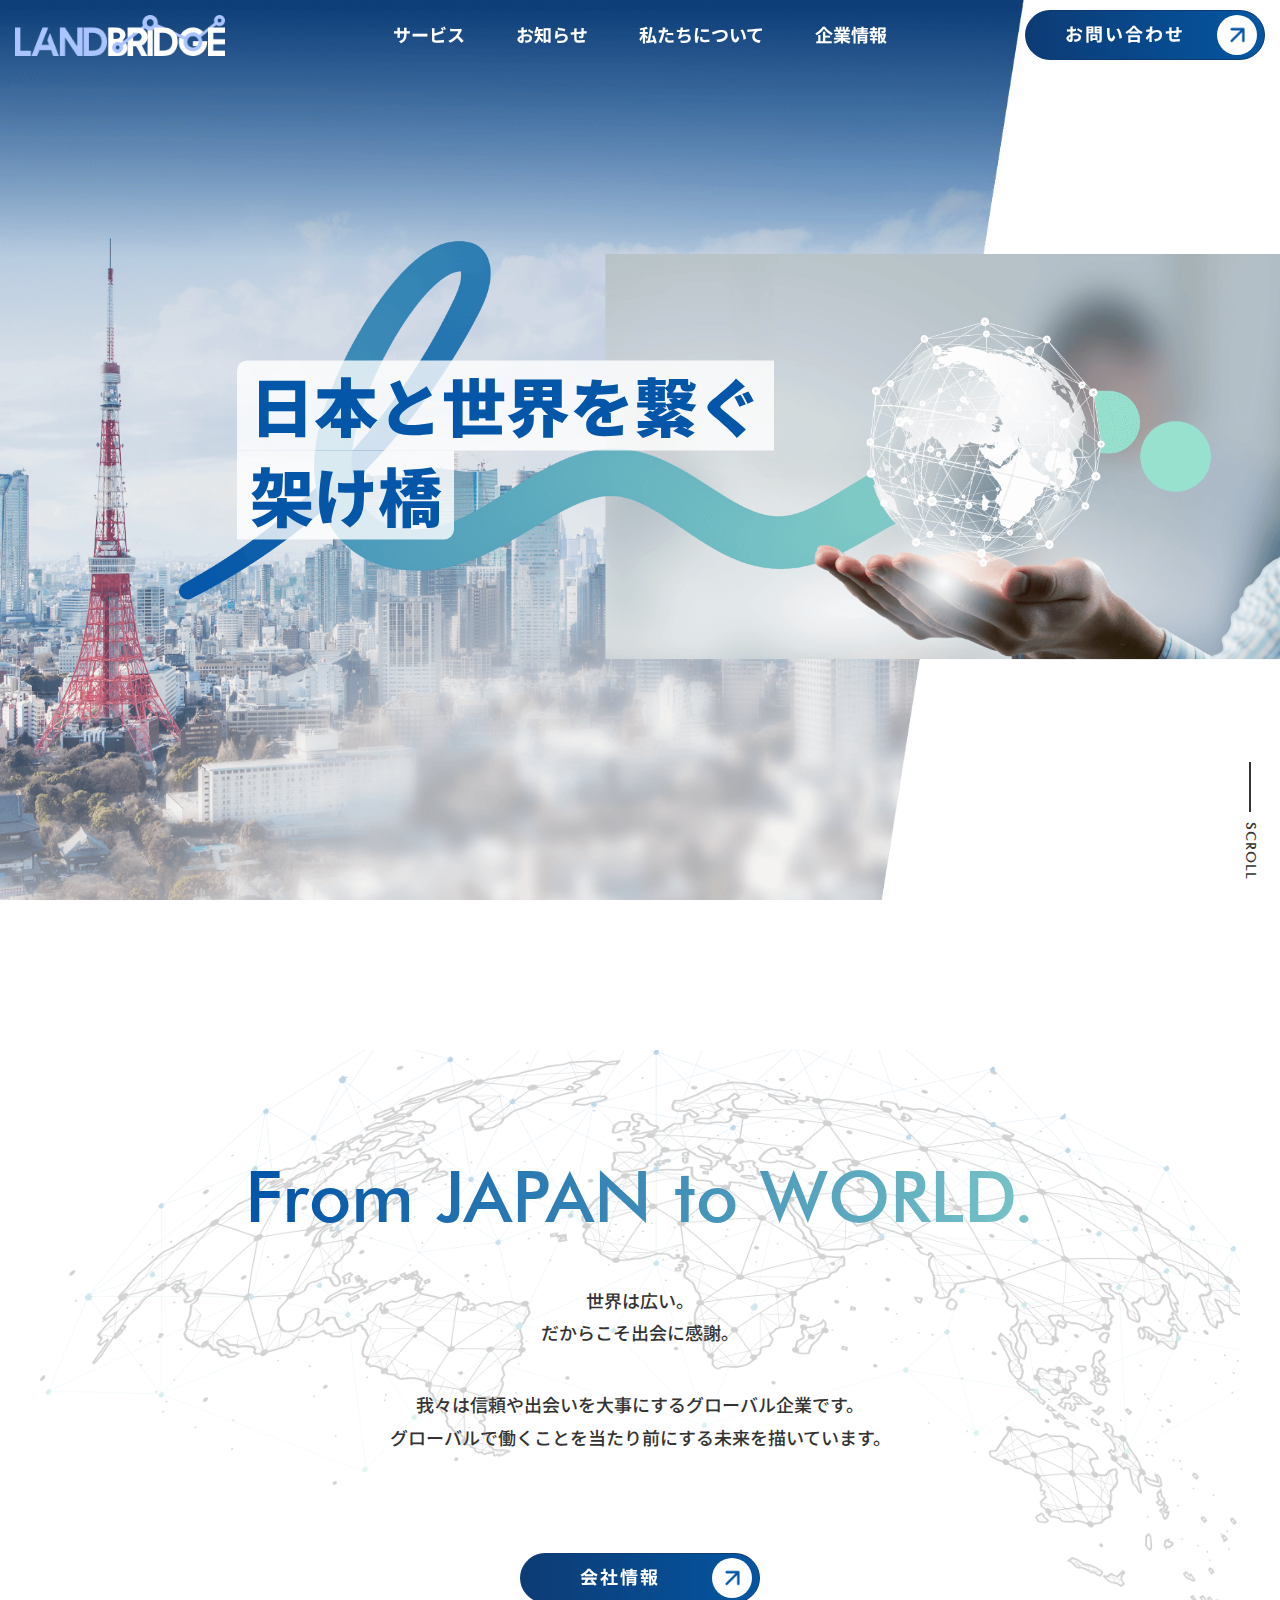
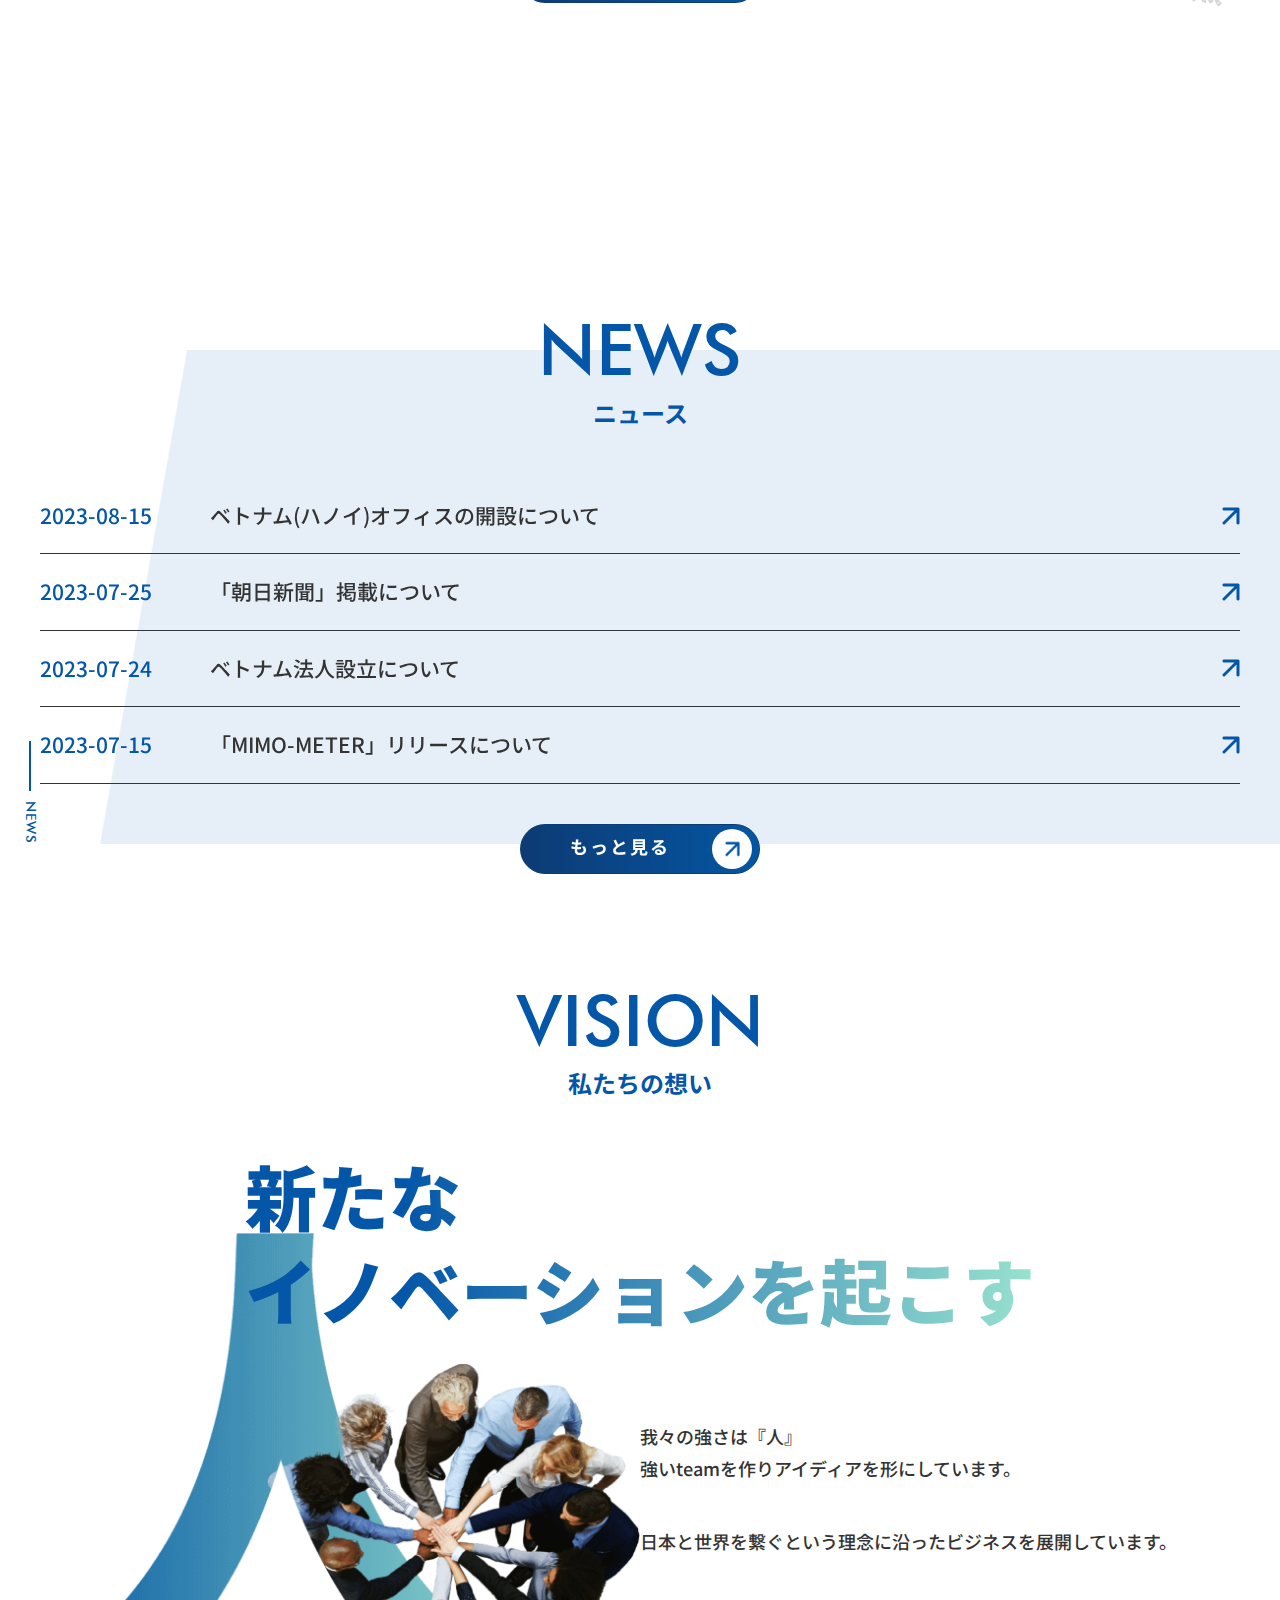
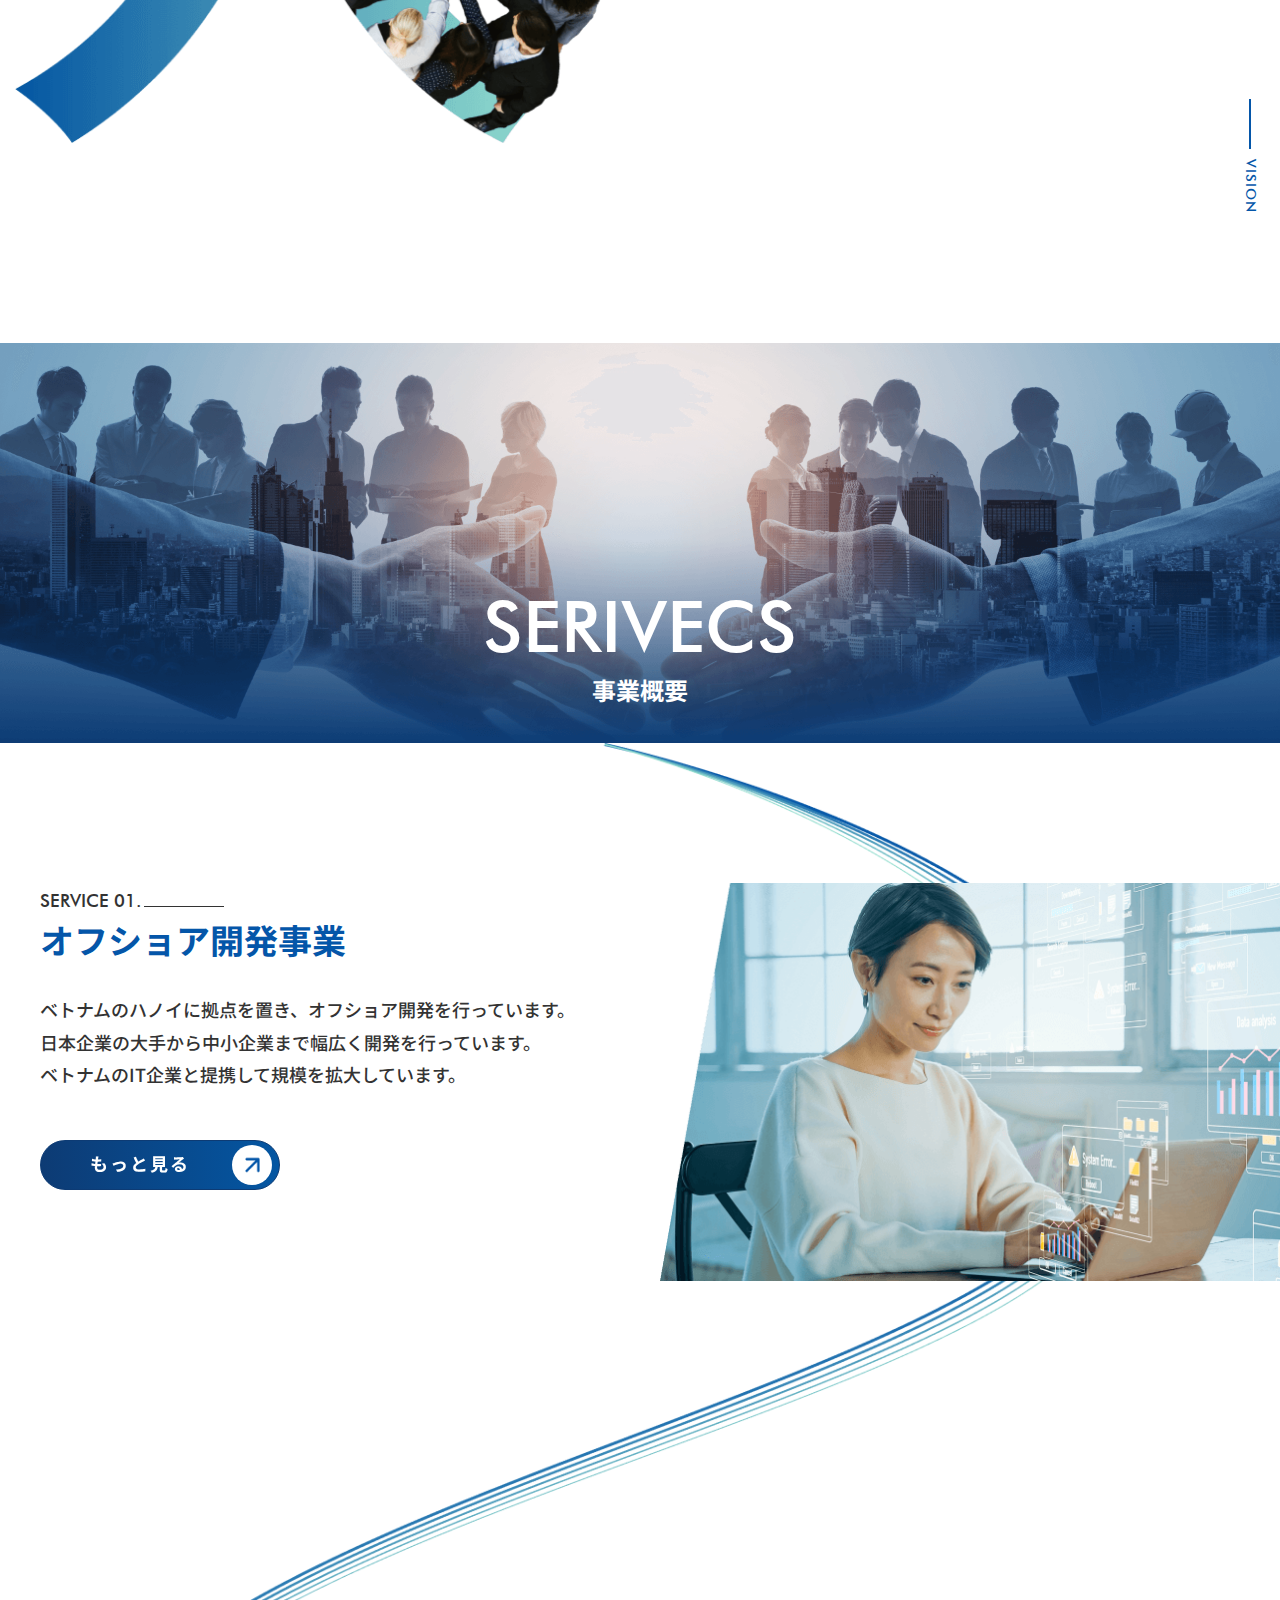
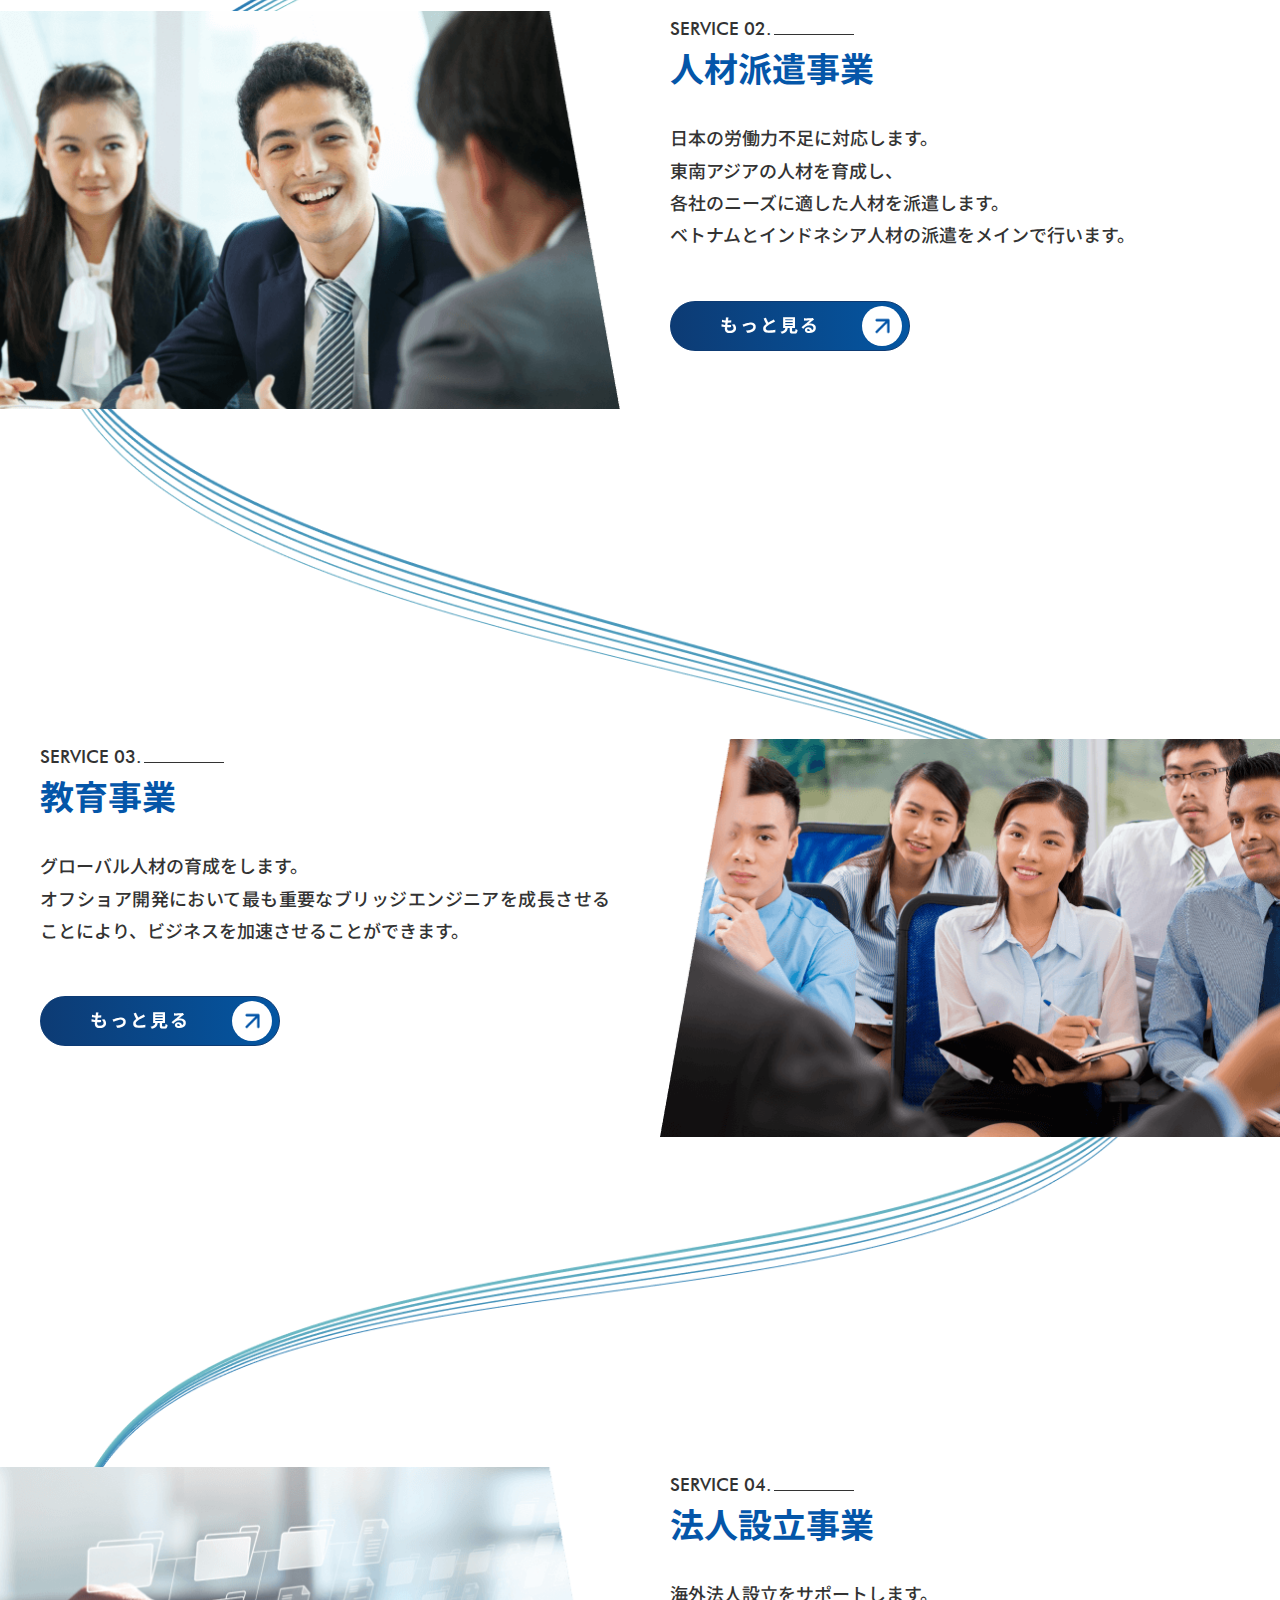
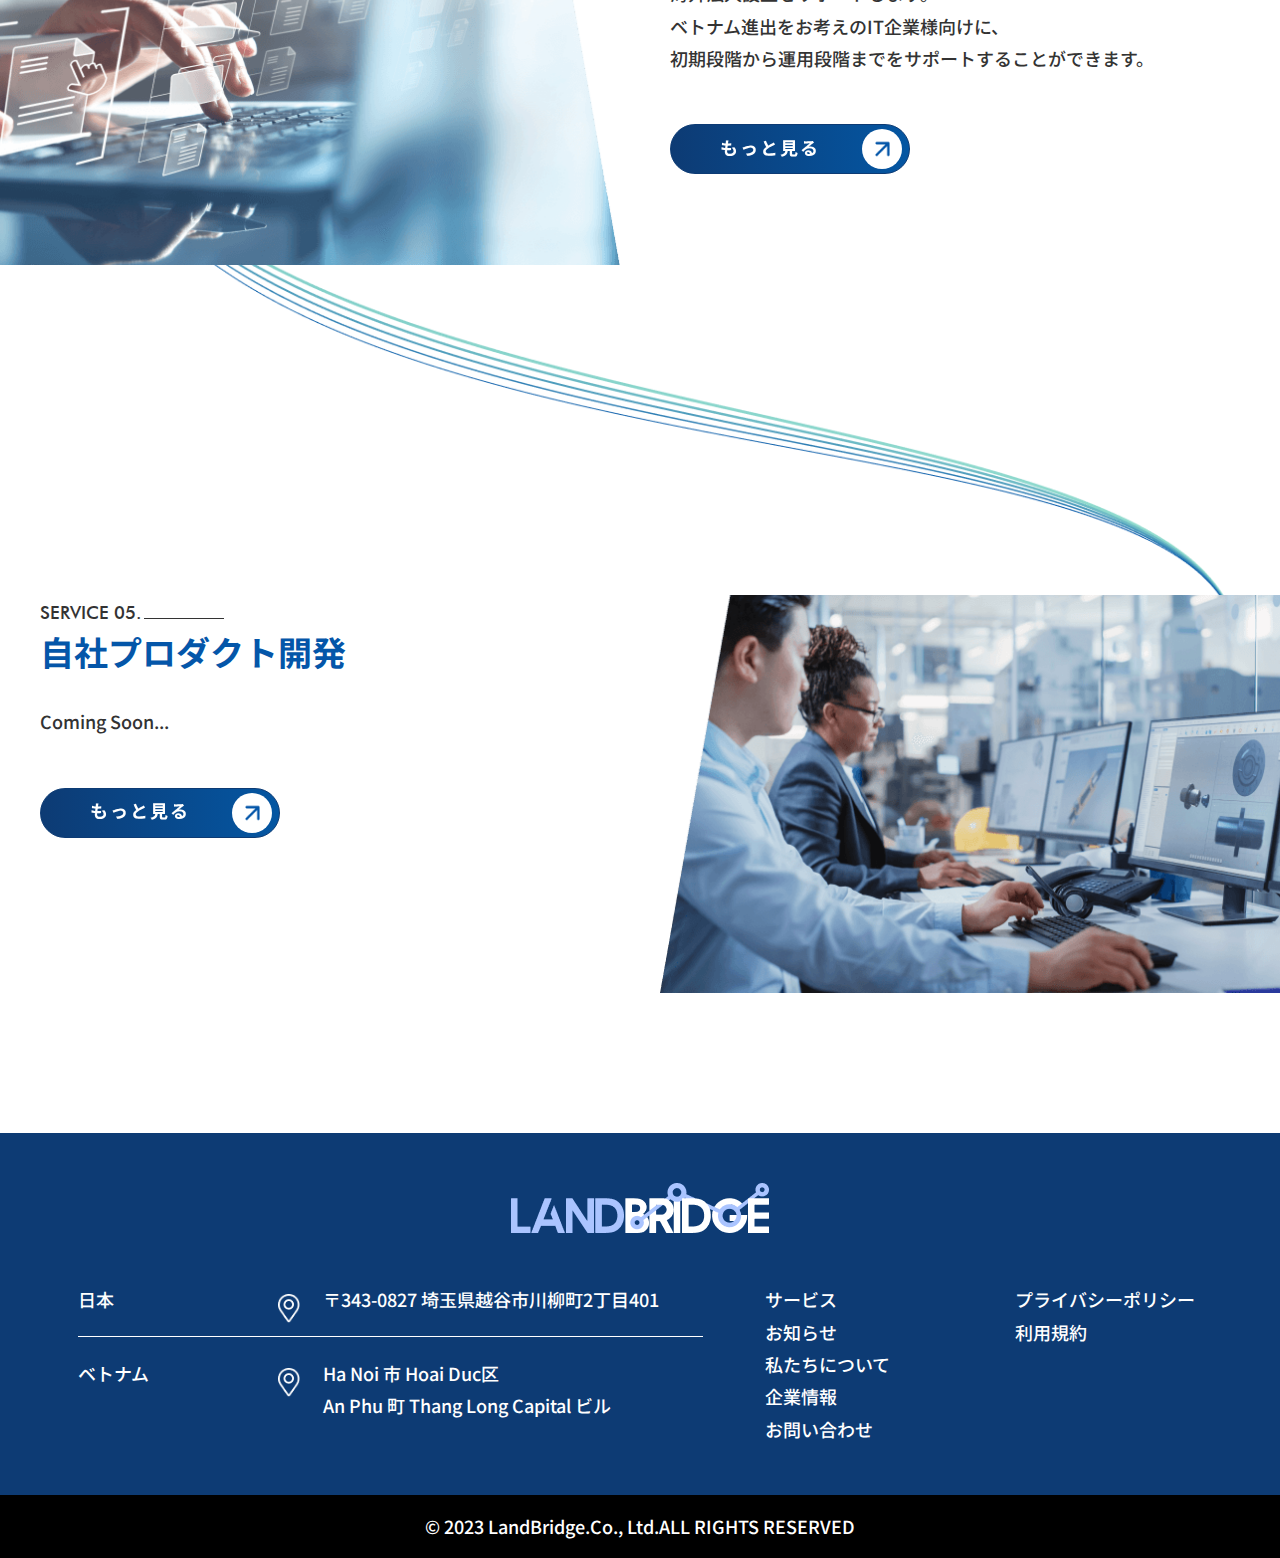
==== commit a4555430: "up" ====
--- a/index.html
+++ b/index.html
@@ -18,7 +18,7 @@
 				<img src="./img/common/logo.png" alt="img" class="logo-01">
 				<img src="./img/common/logo-02.svg" alt="img" class="logo-02">
 			</a>
-			<a href="" class="c-btn"> お問い合わせ </a>
+			<a href="./about/#company" class="c-btn js-scroll"> お問い合わせ </a>
 			<nav class="header-nav">
 				<ul class="header-nav__menu">
 					<li class="header-nav__menu-item">
--- a/css/styles.css
+++ b/css/styles.css
@@ -1,2 +1,2 @@
-@import url("https://fonts.googleapis.com/css2?family=Noto+Sans+JP:wght@100;200;300;400;500;600;700;800;900&display=swap");@import url("https://fonts.googleapis.com/css2?family=Noto+Serif+JP:wght@200;300;400;500;600;700;900&display=swap");html{overflow-y:scroll;overflow-x:hidden;font-size:10px;-ms-text-size-adjust:100%;-webkit-text-size-adjust:100%}blockquote,body,code,dd,div,dl,dt,fieldset,form,h1,h2,h3,h4,h5,h6,input,legend,li,ol,p,pre,td,textarea,th,ul{margin:0;padding:0}*{box-sizing:border-box}table{border-collapse:collapse;border-spacing:0}fieldset,img{border:0}img{vertical-align:middle;max-width:100%;height:auto}address,caption,cite,code,dfn,var{font-style:normal;font-weight:400}li{list-style:none}caption,th{text-align:left}h1,h2,h3,h4,h5,h6{font-size:100%;font-weight:400}q:after,q:before{content:""}abbr,acronym{border:0;font-variant:normal}sup{vertical-align:text-top}sub{vertical-align:text-bottom}button,input,select,textarea{font-family:inherit;font-size:inherit;font-weight:inherit;outline:none;-webkit-appearance:none;-moz-appearance:none;appearance:none}input,select,textarea{*font-size:100%}legend{color:#000}del,ins{text-decoration:none}main{display:block}section{position:relative}@font-face{font-family:Futura Md BT;src:url(../fonts/FuturaBT-Medium.eot);src:url(../fonts/FuturaBT-Medium.eot?#iefix) format("embedded-opentype"),url(../fonts/FuturaBT-Medium.woff2) format("woff2"),url(../fonts/FuturaBT-Medium.woff) format("woff"),url(../fonts/FuturaBT-Medium.ttf) format("truetype"),url(../fonts/FuturaBT-Medium.svg#FuturaBT-Medium) format("svg");font-weight:500;font-style:normal;font-display:swap}@media screen and (min-width:835px){.mbpc-1{margin-bottom:1px!important}}@media screen and (max-width:834px){.mbsp-1{margin-bottom:1px!important}}@media screen and (min-width:835px){.mbpc-2{margin-bottom:2px!important}}@media screen and (max-width:834px){.mbsp-2{margin-bottom:2px!important}}@media screen and (min-width:835px){.mbpc-3{margin-bottom:3px!important}}@media screen and (max-width:834px){.mbsp-3{margin-bottom:3px!important}}@media screen and (min-width:835px){.mbpc-4{margin-bottom:4px!important}}@media screen and (max-width:834px){.mbsp-4{margin-bottom:4px!important}}@media screen and (min-width:835px){.mbpc-5{margin-bottom:5px!important}}@media screen and (max-width:834px){.mbsp-5{margin-bottom:5px!important}}@media screen and (min-width:835px){.mbpc-6{margin-bottom:6px!important}}@media screen and (max-width:834px){.mbsp-6{margin-bottom:6px!important}}@media screen and (min-width:835px){.mbpc-7{margin-bottom:7px!important}}@media screen and (max-width:834px){.mbsp-7{margin-bottom:7px!important}}@media screen and (min-width:835px){.mbpc-8{margin-bottom:8px!important}}@media screen and (max-width:834px){.mbsp-8{margin-bottom:8px!important}}@media screen and (min-width:835px){.mbpc-9{margin-bottom:9px!important}}@media screen and (max-width:834px){.mbsp-9{margin-bottom:9px!important}}@media screen and (min-width:835px){.mbpc-10{margin-bottom:10px!important}}@media screen and (max-width:834px){.mbsp-10{margin-bottom:10px!important}}@media screen and (min-width:835px){.mbpc-11{margin-bottom:11px!important}}@media screen and (max-width:834px){.mbsp-11{margin-bottom:11px!important}}@media screen and (min-width:835px){.mbpc-12{margin-bottom:12px!important}}@media screen and (max-width:834px){.mbsp-12{margin-bottom:12px!important}}@media screen and (min-width:835px){.mbpc-13{margin-bottom:13px!important}}@media screen and (max-width:834px){.mbsp-13{margin-bottom:13px!important}}@media screen and (min-width:835px){.mbpc-14{margin-bottom:14px!important}}@media screen and (max-width:834px){.mbsp-14{margin-bottom:14px!important}}@media screen and (min-width:835px){.mbpc-15{margin-bottom:15px!important}}@media screen and (max-width:834px){.mbsp-15{margin-bottom:15px!important}}@media screen and (min-width:835px){.mbpc-16{margin-bottom:16px!important}}@media screen and (max-width:834px){.mbsp-16{margin-bottom:16px!important}}@media screen and (min-width:835px){.mbpc-17{margin-bottom:17px!important}}@media screen and (max-width:834px){.mbsp-17{margin-bottom:17px!important}}@media screen and (min-width:835px){.mbpc-18{margin-bottom:18px!important}}@media screen and (max-width:834px){.mbsp-18{margin-bottom:18px!important}}@media screen and (min-width:835px){.mbpc-19{margin-bottom:19px!important}}@media screen and (max-width:834px){.mbsp-19{margin-bottom:19px!important}}@media screen and (min-width:835px){.mbpc-20{margin-bottom:20px!important}}@media screen and (max-width:834px){.mbsp-20{margin-bottom:20px!important}}@media screen and (min-width:835px){.mbpc-21{margin-bottom:21px!important}}@media screen and (max-width:834px){.mbsp-21{margin-bottom:21px!important}}@media screen and (min-width:835px){.mbpc-22{margin-bottom:22px!important}}@media screen and (max-width:834px){.mbsp-22{margin-bottom:22px!important}}@media screen and (min-width:835px){.mbpc-23{margin-bottom:23px!important}}@media screen and (max-width:834px){.mbsp-23{margin-bottom:23px!important}}@media screen and (min-width:835px){.mbpc-24{margin-bottom:24px!important}}@media screen and (max-width:834px){.mbsp-24{margin-bottom:24px!important}}@media screen and (min-width:835px){.mbpc-25{margin-bottom:25px!important}}@media screen and (max-width:834px){.mbsp-25{margin-bottom:25px!important}}@media screen and (min-width:835px){.mbpc-26{margin-bottom:26px!important}}@media screen and (max-width:834px){.mbsp-26{margin-bottom:26px!important}}@media screen and (min-width:835px){.mbpc-27{margin-bottom:27px!important}}@media screen and (max-width:834px){.mbsp-27{margin-bottom:27px!important}}@media screen and (min-width:835px){.mbpc-28{margin-bottom:28px!important}}@media screen and (max-width:834px){.mbsp-28{margin-bottom:28px!important}}@media screen and (min-width:835px){.mbpc-29{margin-bottom:29px!important}}@media screen and (max-width:834px){.mbsp-29{margin-bottom:29px!important}}@media screen and (min-width:835px){.mbpc-30{margin-bottom:30px!important}}@media screen and (max-width:834px){.mbsp-30{margin-bottom:30px!important}}@media screen and (min-width:835px){.mbpc-31{margin-bottom:31px!important}}@media screen and (max-width:834px){.mbsp-31{margin-bottom:31px!important}}@media screen and (min-width:835px){.mbpc-32{margin-bottom:32px!important}}@media screen and (max-width:834px){.mbsp-32{margin-bottom:32px!important}}@media screen and (min-width:835px){.mbpc-33{margin-bottom:33px!important}}@media screen and (max-width:834px){.mbsp-33{margin-bottom:33px!important}}@media screen and (min-width:835px){.mbpc-34{margin-bottom:34px!important}}@media screen and (max-width:834px){.mbsp-34{margin-bottom:34px!important}}@media screen and (min-width:835px){.mbpc-35{margin-bottom:35px!important}}@media screen and (max-width:834px){.mbsp-35{margin-bottom:35px!important}}@media screen and (min-width:835px){.mbpc-36{margin-bottom:36px!important}}@media screen and (max-width:834px){.mbsp-36{margin-bottom:36px!important}}@media screen and (min-width:835px){.mbpc-37{margin-bottom:37px!important}}@media screen and (max-width:834px){.mbsp-37{margin-bottom:37px!important}}@media screen and (min-width:835px){.mbpc-38{margin-bottom:38px!important}}@media screen and (max-width:834px){.mbsp-38{margin-bottom:38px!important}}@media screen and (min-width:835px){.mbpc-39{margin-bottom:39px!important}}@media screen and (max-width:834px){.mbsp-39{margin-bottom:39px!important}}@media screen and (min-width:835px){.mbpc-40{margin-bottom:40px!important}}@media screen and (max-width:834px){.mbsp-40{margin-bottom:40px!important}}@media screen and (min-width:835px){.mbpc-41{margin-bottom:41px!important}}@media screen and (max-width:834px){.mbsp-41{margin-bottom:41px!important}}@media screen and (min-width:835px){.mbpc-42{margin-bottom:42px!important}}@media screen and (max-width:834px){.mbsp-42{margin-bottom:42px!important}}@media screen and (min-width:835px){.mbpc-43{margin-bottom:43px!important}}@media screen and (max-width:834px){.mbsp-43{margin-bottom:43px!important}}@media screen and (min-width:835px){.mbpc-44{margin-bottom:44px!important}}@media screen and (max-width:834px){.mbsp-44{margin-bottom:44px!important}}@media screen and (min-width:835px){.mbpc-45{margin-bottom:45px!important}}@media screen and (max-width:834px){.mbsp-45{margin-bottom:45px!important}}@media screen and (min-width:835px){.mbpc-46{margin-bottom:46px!important}}@media screen and (max-width:834px){.mbsp-46{margin-bottom:46px!important}}@media screen and (min-width:835px){.mbpc-47{margin-bottom:47px!important}}@media screen and (max-width:834px){.mbsp-47{margin-bottom:47px!important}}@media screen and (min-width:835px){.mbpc-48{margin-bottom:48px!important}}@media screen and (max-width:834px){.mbsp-48{margin-bottom:48px!important}}@media screen and (min-width:835px){.mbpc-49{margin-bottom:49px!important}}@media screen and (max-width:834px){.mbsp-49{margin-bottom:49px!important}}@media screen and (min-width:835px){.mbpc-50{margin-bottom:50px!important}}@media screen and (max-width:834px){.mbsp-50{margin-bottom:50px!important}}@media screen and (min-width:835px){.mbpc-51{margin-bottom:51px!important}}@media screen and (max-width:834px){.mbsp-51{margin-bottom:51px!important}}@media screen and (min-width:835px){.mbpc-52{margin-bottom:52px!important}}@media screen and (max-width:834px){.mbsp-52{margin-bottom:52px!important}}@media screen and (min-width:835px){.mbpc-53{margin-bottom:53px!important}}@media screen and (max-width:834px){.mbsp-53{margin-bottom:53px!important}}@media screen and (min-width:835px){.mbpc-54{margin-bottom:54px!important}}@media screen and (max-width:834px){.mbsp-54{margin-bottom:54px!important}}@media screen and (min-width:835px){.mbpc-55{margin-bottom:55px!important}}@media screen and (max-width:834px){.mbsp-55{margin-bottom:55px!important}}@media screen and (min-width:835px){.mbpc-56{margin-bottom:56px!important}}@media screen and (max-width:834px){.mbsp-56{margin-bottom:56px!important}}@media screen and (min-width:835px){.mbpc-57{margin-bottom:57px!important}}@media screen and (max-width:834px){.mbsp-57{margin-bottom:57px!important}}@media screen and (min-width:835px){.mbpc-58{margin-bottom:58px!important}}@media screen and (max-width:834px){.mbsp-58{margin-bottom:58px!important}}@media screen and (min-width:835px){.mbpc-59{margin-bottom:59px!important}}@media screen and (max-width:834px){.mbsp-59{margin-bottom:59px!important}}@media screen and (min-width:835px){.mbpc-60{margin-bottom:60px!important}}@media screen and (max-width:834px){.mbsp-60{margin-bottom:60px!important}}@media screen and (min-width:835px){.mbpc-61{margin-bottom:61px!important}}@media screen and (max-width:834px){.mbsp-61{margin-bottom:61px!important}}@media screen and (min-width:835px){.mbpc-62{margin-bottom:62px!important}}@media screen and (max-width:834px){.mbsp-62{margin-bottom:62px!important}}@media screen and (min-width:835px){.mbpc-63{margin-bottom:63px!important}}@media screen and (max-width:834px){.mbsp-63{margin-bottom:63px!important}}@media screen and (min-width:835px){.mbpc-64{margin-bottom:64px!important}}@media screen and (max-width:834px){.mbsp-64{margin-bottom:64px!important}}@media screen and (min-width:835px){.mbpc-65{margin-bottom:65px!important}}@media screen and (max-width:834px){.mbsp-65{margin-bottom:65px!important}}@media screen and (min-width:835px){.mbpc-66{margin-bottom:66px!important}}@media screen and (max-width:834px){.mbsp-66{margin-bottom:66px!important}}@media screen and (min-width:835px){.mbpc-67{margin-bottom:67px!important}}@media screen and (max-width:834px){.mbsp-67{margin-bottom:67px!important}}@media screen and (min-width:835px){.mbpc-68{margin-bottom:68px!important}}@media screen and (max-width:834px){.mbsp-68{margin-bottom:68px!important}}@media screen and (min-width:835px){.mbpc-69{margin-bottom:69px!important}}@media screen and (max-width:834px){.mbsp-69{margin-bottom:69px!important}}@media screen and (min-width:835px){.mbpc-70{margin-bottom:70px!important}}@media screen and (max-width:834px){.mbsp-70{margin-bottom:70px!important}}@media screen and (min-width:835px){.mbpc-71{margin-bottom:71px!important}}@media screen and (max-width:834px){.mbsp-71{margin-bottom:71px!important}}@media screen and (min-width:835px){.mbpc-72{margin-bottom:72px!important}}@media screen and (max-width:834px){.mbsp-72{margin-bottom:72px!important}}@media screen and (min-width:835px){.mbpc-73{margin-bottom:73px!important}}@media screen and (max-width:834px){.mbsp-73{margin-bottom:73px!important}}@media screen and (min-width:835px){.mbpc-74{margin-bottom:74px!important}}@media screen and (max-width:834px){.mbsp-74{margin-bottom:74px!important}}@media screen and (min-width:835px){.mbpc-75{margin-bottom:75px!important}}@media screen and (max-width:834px){.mbsp-75{margin-bottom:75px!important}}@media screen and (min-width:835px){.mbpc-76{margin-bottom:76px!important}}@media screen and (max-width:834px){.mbsp-76{margin-bottom:76px!important}}@media screen and (min-width:835px){.mbpc-77{margin-bottom:77px!important}}@media screen and (max-width:834px){.mbsp-77{margin-bottom:77px!important}}@media screen and (min-width:835px){.mbpc-78{margin-bottom:78px!important}}@media screen and (max-width:834px){.mbsp-78{margin-bottom:78px!important}}@media screen and (min-width:835px){.mbpc-79{margin-bottom:79px!important}}@media screen and (max-width:834px){.mbsp-79{margin-bottom:79px!important}}@media screen and (min-width:835px){.mbpc-80{margin-bottom:80px!important}}@media screen and (max-width:834px){.mbsp-80{margin-bottom:80px!important}}@media screen and (min-width:835px){.mbpc-81{margin-bottom:81px!important}}@media screen and (max-width:834px){.mbsp-81{margin-bottom:81px!important}}@media screen and (min-width:835px){.mbpc-82{margin-bottom:82px!important}}@media screen and (max-width:834px){.mbsp-82{margin-bottom:82px!important}}@media screen and (min-width:835px){.mbpc-83{margin-bottom:83px!important}}@media screen and (max-width:834px){.mbsp-83{margin-bottom:83px!important}}@media screen and (min-width:835px){.mbpc-84{margin-bottom:84px!important}}@media screen and (max-width:834px){.mbsp-84{margin-bottom:84px!important}}@media screen and (min-width:835px){.mbpc-85{margin-bottom:85px!important}}@media screen and (max-width:834px){.mbsp-85{margin-bottom:85px!important}}@media screen and (min-width:835px){.mbpc-86{margin-bottom:86px!important}}@media screen and (max-width:834px){.mbsp-86{margin-bottom:86px!important}}@media screen and (min-width:835px){.mbpc-87{margin-bottom:87px!important}}@media screen and (max-width:834px){.mbsp-87{margin-bottom:87px!important}}@media screen and (min-width:835px){.mbpc-88{margin-bottom:88px!important}}@media screen and (max-width:834px){.mbsp-88{margin-bottom:88px!important}}@media screen and (min-width:835px){.mbpc-89{margin-bottom:89px!important}}@media screen and (max-width:834px){.mbsp-89{margin-bottom:89px!important}}@media screen and (min-width:835px){.mbpc-90{margin-bottom:90px!important}}@media screen and (max-width:834px){.mbsp-90{margin-bottom:90px!important}}@media screen and (min-width:835px){.mbpc-91{margin-bottom:91px!important}}@media screen and (max-width:834px){.mbsp-91{margin-bottom:91px!important}}@media screen and (min-width:835px){.mbpc-92{margin-bottom:92px!important}}@media screen and (max-width:834px){.mbsp-92{margin-bottom:92px!important}}@media screen and (min-width:835px){.mbpc-93{margin-bottom:93px!important}}@media screen and (max-width:834px){.mbsp-93{margin-bottom:93px!important}}@media screen and (min-width:835px){.mbpc-94{margin-bottom:94px!important}}@media screen and (max-width:834px){.mbsp-94{margin-bottom:94px!important}}@media screen and (min-width:835px){.mbpc-95{margin-bottom:95px!important}}@media screen and (max-width:834px){.mbsp-95{margin-bottom:95px!important}}@media screen and (min-width:835px){.mbpc-96{margin-bottom:96px!important}}@media screen and (max-width:834px){.mbsp-96{margin-bottom:96px!important}}@media screen and (min-width:835px){.mbpc-97{margin-bottom:97px!important}}@media screen and (max-width:834px){.mbsp-97{margin-bottom:97px!important}}@media screen and (min-width:835px){.mbpc-98{margin-bottom:98px!important}}@media screen and (max-width:834px){.mbsp-98{margin-bottom:98px!important}}@media screen and (min-width:835px){.mbpc-99{margin-bottom:99px!important}}@media screen and (max-width:834px){.mbsp-99{margin-bottom:99px!important}}@media screen and (min-width:835px){.mbpc-100{margin-bottom:100px!important}}@media screen and (max-width:834px){.mbsp-100{margin-bottom:100px!important}}.mb0{margin-bottom:0!important}body{color:#333;font-family:Noto Sans JP,sans-serif;font-weight:500;font-size:100%;-webkit-font-smoothing:antialiased;line-height:1.4;overflow-x:hidden;position:relative}a{color:#0072f8;text-decoration:none;-webkit-backface-visibility:hidden;transition:all .3s ease}a:hover{opacity:.7}@media (-ms-high-contrast:active),(-ms-high-contrast:none){a{display:inline-block}}@media screen and (min-width:835px){a[href^=tel]{pointer-events:none}}@media screen and (max-width:834px){a{-webkit-tap-highlight-color:transparent}}.clearfix{*zoom:1}.clearfix:after,.clearfix:before{content:"";display:table}.clearfix:after{clear:both}@media screen and (max-width:834px){.pc{display:none!important}}@media screen and (max-width:1024px){.pc-ipd{display:none!important}}@media screen and (max-width:990px){.pc-lg{display:none!important}}@media screen and (max-width:640px){.pc-sm{display:none!important}}@media screen and (max-width:374px){.pc-xs{display:none!important}}@media screen and (min-width:835px){.sp{display:none!important}}@media screen and (min-width:1025px){.sp-ipd{display:none!important}}@media screen and (min-width:991px){.sp-lg{display:none!important}}@media screen and (min-width:641px){.sp-sm{display:none!important}}.u-fn-hover{display:inline-block}@media screen and (min-width:835px){.u-fn-hover{transition:all .2s}.u-fn-hover:hover{opacity:.7}}.u-pull--left{margin-left:calc((100vw - 100%) / 2 * -1)}.u-pull--right{margin-right:calc((100vw - 100%) / 2 * -1)}.c-fc--white{color:#fff!important}.c-fc--black{color:#000!important}.c-ft--en{font-family:Futura Md BT,serif}.c-ft--jp{font-family:Noto Sans JP,sans-serif}.c-fw--lt{font-weight:300!important}.c-fw--rg{font-weight:400!important}.c-fw--md{font-weight:500!important}.c-fw--sbd{font-weight:600!important}.c-fw--bd{font-weight:700!important}.c-fw--bk{font-weight:900!important}.c-tx--v{-ms-writing-mode:tb-rl;writing-mode:vertical-rl}@media screen and (min-width:835px){.c-tx--v-pc{-ms-writing-mode:tb-rl;writing-mode:vertical-rl}}.c-al--c{text-align:center!important}.c-al--r{text-align:right!important}.c-al--l{text-align:left!important}.c-pull--left{margin-left:calc((100vw - 100%) / 2 * -1)}.c-pull--right{margin-right:calc((100vw - 100%) / 2 * -1)}.c-txt__basic{font-size:2.1rem;line-height:1.8;text-align:justify}@media screen and (max-width:1440px){.c-txt__basic{font-size:1.8rem}}@media screen and (max-width:834px){.c-txt__basic{font-size:1.4rem}}.c-txt__basic p{margin-bottom:40px}@media screen and (max-width:834px){.c-txt__basic p{margin-bottom:15px}}.c-txt__basic p:last-child{margin-bottom:0}.c-ttl__01{display:block;text-align:center;position:relative;line-height:1.3;color:#0456a9;font-weight:700;margin-bottom:50px}@media screen and (max-width:834px){.c-ttl__01{margin-bottom:20px}}.c-ttl__01 span{display:block}.c-ttl__01 .c-ft--en{font-size:7.2rem;font-weight:500;text-transform:uppercase}@media screen and (max-width:1245px){.c-ttl__01 .c-ft--en{font-size:4.6rem}}@media screen and (max-width:834px){.c-ttl__01 .c-ft--en{font-size:2.4rem}}.c-ttl__01 .c-ft--jp{font-size:2.4rem}@media screen and (max-width:1245px){.c-ttl__01 .c-ft--jp{font-size:1.8rem}}@media screen and (max-width:834px){.c-ttl__01 .c-ft--jp{font-size:1.4rem}}.c-ttl__02{display:block;font-size:3.6rem;line-height:1.4;font-weight:700;color:#0456a9;margin-bottom:15px}@media screen and (max-width:1245px){.c-ttl__02{font-size:2.8rem}}@media screen and (max-width:834px){.c-ttl__02{font-size:2.4rem}}.c-btn{display:-ms-flexbox;display:flex;-ms-flex-pack:center;justify-content:center;-ms-flex-align:center;align-items:center;-ms-flex-wrap:wrap;flex-wrap:wrap;width:100%;max-width:300px;height:64px;margin:0 auto;border-radius:60px;font-size:2.4rem;letter-spacing:2px;font-weight:700;color:#fff;background:#0d3b74;background:linear-gradient(90deg,#0d3b74,#0456a2);cursor:pointer;border:none;position:relative;padding:0 40px 4px 0}@media screen and (max-width:1440px){.c-btn{max-width:240px;height:50px;font-size:1.8rem}}@media screen and (max-width:834px){.c-btn{font-size:1.8rem;max-width:200px;height:40px;padding:0 14px 4px 0}}.c-btn:before{content:"";width:50px;height:50px;border-radius:50%;background:#fff;position:absolute;right:10px;top:50%;transform:translateY(-50%)}@media screen and (max-width:1440px){.c-btn:before{width:40px;height:40px;right:7px}}@media screen and (max-width:834px){.c-btn:before{width:34px;height:34px;right:4px}}.c-btn:after{content:"";width:18px;height:18px;background:url(../img/common/links.png) no-repeat;background-size:100%;position:absolute;right:25px;top:50%;transform:translateY(-50%)}@media screen and (max-width:1440px){.c-btn:after{width:15px;height:15px;right:19px}}@media screen and (max-width:834px){.c-btn:after{width:11px;height:11px;right:16px}}.js-scrollin{opacity:0;transform:translateY(70px)}.js-scrollin.active{opacity:1;transform:translate(0);transition:.7s cubic-bezier(.25,.46,.45,.94)}main{padding-top:80px}@media screen and (max-width:1024px){main{padding-top:52px}}main.page-index{padding-top:0}.inner{display:block;max-width:1230px;padding:0 15px;margin:0 auto}.heading{position:absolute;bottom:30px;left:20px;-ms-writing-mode:tb-rl;writing-mode:vertical-rl;font-size:1.4rem;font-weight:500;color:#0456a9;padding:50px 0 0;overflow:hidden;letter-spacing:1px}.heading:before{width:2px;height:50px;top:0}.heading:after,.heading:before{content:"";position:absolute;left:0;right:0;margin:0 auto;background:#0456a9}.heading:after{width:10px;height:10px;border-radius:50%;animation:a 1s infinite}.heading span{position:relative;background:#fff;z-index:1;padding:10px 0 0}.heading-block{display:block;background:linear-gradient(90deg,#0456a9 20%,#98e2cf);-webkit-background-clip:text;-webkit-text-fill-color:transparent;font-size:7.2rem;line-height:1.3;position:relative;z-index:1;margin-bottom:40px}@media screen and (max-width:834px){.heading-block{font-size:2.4rem;margin-bottom:20px;text-align:center}}.mv-page__img{position:relative}.mv-page__img img{width:100%}.form-control{display:block;width:100%;height:60px;background:#fff;border:2px solid #e2e8f0;padding:5px 15px;font-size:2.1rem;margin-bottom:15px}@media screen and (max-width:834px){.form-control{font-size:1.4rem;padding:0 10px;height:40px;border:1px solid #e2e8f0;margin-bottom:7px}}.form-control:last-child{margin-bottom:0}.form-control:focus{border-color:#66afe9;outline:0;box-shadow:inset 0 1px 1px rgba(0,0,0,.075),0 0 8px rgba(102,175,233,.6)}.form-control::-webkit-input-placeholder{color:#cbd4e1}.form-control:-moz-placeholder,.form-control::-moz-placeholder{color:#cbd4e1}.form-control:-ms-input-placeholder{color:#cbd4e1}.form-control--error{border:2px solid #ed2649}@media screen and (max-width:834px){.form-control--error{border:1px solid #ed2649}}textarea.form-control{height:222px;-webkit-appearance:none;-moz-appearance:none;appearance:none;resize:none}@media screen and (max-width:834px){textarea.form-control{height:100px}}.pure-list{display:-ms-flexbox;display:flex;-ms-flex-wrap:wrap;flex-wrap:wrap;margin-bottom:35px}@media screen and (max-width:834px){.pure-list{margin-bottom:28px}}.pure-list li{margin-right:39px}@media screen and (max-width:834px){.pure-list li{width:100%;margin:0 0 2px}}.pure-list li:last-child{margin-right:0}.pure-list__input{position:relative}.pure-list__input input{position:absolute;top:0;left:0;right:0;bottom:0;z-index:1;opacity:0;cursor:pointer}.pure-list__input input[type=checkbox]+span:after{background-color:transparent;top:50%;left:4px;width:8px;height:3px;margin-top:-4px;border-style:solid;border-color:#fff;border-width:0 0 3px 3px;-o-border-image:none;border-image:none;transform:rotate(-45deg) scale(0)}.pure-list__input input[type=checkbox]:checked+span:after{content:"";transform:rotate(-45deg) scale(1);transition:transform .2s ease-out}.pure-list__input input[type=checkbox]:checked+span:before{animation:borderscale .2s ease-in;background:#4f8196}.pure-list__input input[type=radio]+span:after,.pure-list__input input[type=radio]+span:before{border-radius:50%}.pure-list__input input[type=radio]:checked+span:before{animation:borderscale .3s ease-in}.pure-list__input input[type=radio]:checked+span:after{transform:scale(1)}.pure-list__input span{display:block;position:relative;padding:10px 0 10px 40px;vertical-align:middle;-webkit-user-select:none;-moz-user-select:none;-ms-user-select:none;user-select:none;cursor:pointer}.pure-list__input span:before{content:"";position:absolute;top:12px;left:0;width:24px;height:24px;background:#ededed;border:1px solid #718cc7;text-align:center;transition:all .3s ease;border-radius:3px}.pure-list__input span:after{content:"";background-color:#718cc7;position:absolute;top:18px;left:6px;width:14px;height:14px;transform:scale(0);transform-origin:50%;transition:transform .2s ease-out}.wp-pagenavi{-ms-flex-wrap:wrap;flex-wrap:wrap}.wp-pagenavi,.wp-pagenavi a,.wp-pagenavi span{display:-ms-flexbox;display:flex;-ms-flex-pack:center;justify-content:center;-ms-flex-align:center;align-items:center}.wp-pagenavi a,.wp-pagenavi span{width:45px;height:45px;border-radius:5px;font-size:2.1rem;line-height:1;color:#0456a9;background:#fff;margin:0 5px;text-align:center;position:relative}@media screen and (max-width:834px){.wp-pagenavi a,.wp-pagenavi span{width:37px;height:37px;margin:0 2px;font-size:1.6rem}}.wp-pagenavi a.active,.wp-pagenavi a.current,.wp-pagenavi a:hover,.wp-pagenavi span.active,.wp-pagenavi span.current,.wp-pagenavi span:hover{background:#0456a9;color:#fff;opacity:1}.wp-pagenavi .nextpostslink,.wp-pagenavi .previouspostslink,.wp-pagenavi .prevtpostslink{text-indent:-9999px}.wp-pagenavi .nextpostslink:after,.wp-pagenavi .previouspostslink:after,.wp-pagenavi .prevtpostslink:after{content:"";width:10px;height:15px;position:absolute;top:50%;transform:translateY(-50%);left:0;right:0;margin:0 auto;-webkit-backface-visibility:hidden;transition:all .3s ease}@media screen and (max-width:834px){.wp-pagenavi .nextpostslink:after,.wp-pagenavi .previouspostslink:after,.wp-pagenavi .prevtpostslink:after{width:8px;height:12px}}.wp-pagenavi .previouspostslink:after,.wp-pagenavi .prevtpostslink:after{background:url(../img/common/prev.png) no-repeat;background-size:100%}.wp-pagenavi .previouspostslink:hover:after,.wp-pagenavi .prevtpostslink:hover:after{background:url(../img/common/prev02.png) no-repeat;background-size:100%}.wp-pagenavi .nextpostslink:after{background:url(../img/common/next.png) no-repeat;background-size:100%}.wp-pagenavi .nextpostslink:hover:after{background:url(../img/common/next02.png) no-repeat;background-size:100%}#header{position:fixed;top:0;left:0;right:0;z-index:5;padding:15px;-webkit-backface-visibility:hidden;transition:all .3s ease}#header .header-logo{display:block;width:258px;position:relative}@media screen and (max-width:1440px){#header .header-logo{width:210px}}@media screen and (max-width:1024px){#header .header-logo{width:120px}}#header .header-logo img{-webkit-backface-visibility:hidden;transition:all .3s ease}#header .header-logo .logo-02{opacity:0;visibility:hidden;position:absolute;top:0;left:0}#header .c-btn{position:absolute;top:50%;transform:translateY(-50%);right:15px;z-index:3}@media screen and (max-width:1024px){#header .c-btn{display:none}}#header .header-nav{position:absolute;top:50%;transform:translateY(-50%);left:0;right:0;max-width:1200px;margin:0 auto;display:-ms-flexbox;display:flex;-ms-flex-pack:center;justify-content:center;-ms-flex-align:center;align-items:center;-ms-flex-wrap:wrap;flex-wrap:wrap}@media screen and (max-width:1024px){#header .header-nav{display:none;position:absolute;top:0;left:0;right:0;padding:60px 40px;background:#0d3b74;transform:translateY(0);border-radius:0 0 20px 20px}#header .header-nav.active{display:block}#header .header-nav:before{content:"";position:absolute;top:50%;transform:translateY(-50%);left:0;right:0;height:200px;background:url(../img/common/item-menu.png) no-repeat;background-position:50%}#header .header-nav:after{content:"";position:absolute;top:90%;left:0;right:0;height:100vh;background:rgba(13,59,116,.4)}}#header .header-nav__menu{display:-ms-flexbox;display:flex;-ms-flex-wrap:wrap;flex-wrap:wrap;-ms-flex-align:end;align-items:flex-end}@media screen and (max-width:1024px){#header .header-nav__menu{display:block}}#header .header-nav__menu-item{padding:5px 2vw;position:relative}@media screen and (max-width:1024px){#header .header-nav__menu-item{padding:0;border-bottom:1px solid hsla(0,0%,100%,.3)}#header .header-nav__menu-item:last-child{border-bottom:none}}#header .header-nav__menu-item>a{display:block;font-size:2.4rem;font-weight:700;color:#fff}@media screen and (max-width:1440px){#header .header-nav__menu-item>a{font-size:1.8rem}}@media screen and (max-width:1024px){#header .header-nav__menu-item>a{color:#fff!important;font-size:1.6rem;text-align:center;padding:30px 0}}#header .header-nav__ttl{display:none}@media screen and (max-width:1024px){#header .header-nav__ttl{display:block;color:#fff;font-size:2rem;position:absolute;top:15px;left:15px}}#header .js-mobile{width:24px;height:24px;position:absolute;right:20px;top:50%;transform:translateY(-50%);cursor:pointer;z-index:4;display:none}@media screen and (max-width:1024px){#header .js-mobile{display:block}}#header .js-mobile span{position:absolute;top:50%;transform:translateY(-50%);display:block;width:100%;height:3px;background:#0456a9;border-radius:3px}#header .js-mobile span:after,#header .js-mobile span:before{position:absolute;left:0;width:100%;height:100%;background:#0456a9;content:"";transition:transform .3s;border-radius:3px}#header .js-mobile span:before{transform:translateY(-250%);top:-2px}#header .js-mobile span:after{transform:translateY(250%);bottom:-2px}#header .js-mobile--close span{background-color:transparent}#header .js-mobile--close span:after,#header .js-mobile--close span:before{width:100%;background:#fff}#header .js-mobile--close span:before{transform:translateY(0) rotate(45deg);top:2px}#header .js-mobile--close span:after{transform:translateY(0) rotate(-45deg);bottom:-2px}#header.fixed,#header.header-page{background:#fff}#header.fixed .header-logo .logo-01,#header.header-page .header-logo .logo-01{opacity:0;visibility:hidden}#header.fixed .header-logo .logo-02,#header.header-page .header-logo .logo-02{opacity:1;visibility:visible}#header.fixed .header-nav__menu-item a,#header.header-page .header-nav__menu-item a{color:#0d3b74}.js-locked{overflow:hidden;-ms-touch-action:none;touch-action:none}.js-locked body{-webkit-overflow-scrolling:auto}#footer{background:#0d3b74;padding:50px 0 0;color:#fff;font-size:2.4rem;line-height:1.8}@media screen and (max-width:1440px){#footer{font-size:1.8rem}}@media screen and (max-width:834px){#footer{font-size:1.4rem}}#footer a{color:#fff}#footer .inner{display:-ms-flexbox;display:flex;-ms-flex-wrap:wrap;flex-wrap:wrap;max-width:1830px}#footer .footer-logo{display:block;width:258px}@media screen and (max-width:1440px){#footer .footer-logo{width:100%;margin:0 auto 50px}#footer .footer-logo img{display:block;width:258px;margin:0 auto}}@media screen and (max-width:834px){#footer .footer-logo{width:160px;margin-bottom:30px}}#footer .footer-note{width:calc(65% - 258px);padding:0 5% 0 6%}@media screen and (max-width:1440px){#footer .footer-note{width:60%;padding:0 5%}}@media screen and (max-width:990px){#footer .footer-note{width:100%;padding:0;margin-bottom:20px}}#footer .footer-note dl{display:-ms-flexbox;display:flex;-ms-flex-wrap:wrap;flex-wrap:wrap;border-bottom:1px solid #fff;padding-bottom:20px;margin-bottom:20px}#footer .footer-note dl:last-child{margin-bottom:0;border-bottom:none}#footer .footer-note dl dt{width:200px}@media screen and (max-width:834px){#footer .footer-note dl dt{width:90px}}#footer .footer-note dl dd{width:calc(100% - 200px)}@media screen and (max-width:834px){#footer .footer-note dl dd{width:calc(100% - 90px)}}#footer .footer-note dl dd a,#footer .footer-note dl dd p{display:block;position:relative;padding:0 0 0 45px;margin-bottom:20px}@media screen and (max-width:834px){#footer .footer-note dl dd a,#footer .footer-note dl dd p{padding:0 0 0 27px;margin-bottom:0}}#footer .footer-note dl dd a:last-child,#footer .footer-note dl dd p:last-child{margin-bottom:0}#footer .footer-note dl dd a img,#footer .footer-note dl dd p img{position:absolute;top:11px;left:0}@media screen and (max-width:834px){#footer .footer-note dl dd a img,#footer .footer-note dl dd p img{top:2px;width:17px}}#footer .footer-menu{width:35%;display:-ms-flexbox;display:flex;-ms-flex-wrap:wrap;flex-wrap:wrap}@media screen and (max-width:1440px){#footer .footer-menu{width:40%}}@media screen and (max-width:990px){#footer .footer-menu{width:100%}}#footer .footer-menu ul{width:50%}#footer .copyright{padding:15px;font-size:1.8rem;background:#000;margin-top:50px}@media screen and (max-width:834px){#footer .copyright{font-size:1.4rem}}.mv-bg{width:80%}.mv-bg img{width:100%;height:100vh;-o-object-position:right;object-position:right}@media screen and (max-width:834px){.mv-bg img{height:auto}}.mv-item{width:86%}.mv-item,.mv-ttl{position:absolute;top:50%;transform:translateY(-50%);right:0}.mv-ttl{display:block;width:100%;max-width:63vw;font-weight:900;color:#0456a9;font-size:5vw;left:0;margin:0 auto}@media screen and (max-width:834px){.mv-ttl{font-size:6vw}}.mv-ttl span{display:inline-block;background:hsla(0,0%,100%,.8);padding:0 1vw}.mv-ttl span:first-child{border-radius:10px 0 0 0}.mv-ttl span:nth-child(3){border-radius:0 0 10px 0}.mv-scroll{position:absolute;bottom:20px;right:20px;-ms-writing-mode:tb-rl;writing-mode:vertical-rl;font-size:1.4rem;font-weight:500;color:#333;padding:50px 0 0;overflow:hidden;letter-spacing:1px}.mv-scroll:before{width:2px;height:50px;top:0}.mv-scroll:after,.mv-scroll:before{content:"";position:absolute;left:0;right:0;margin:0 auto;background:#333}.mv-scroll:after{width:10px;height:10px;border-radius:50%;animation:a 1s infinite}.mv-scroll span{position:relative;background:#fff;z-index:1;padding:10px 0 0}@keyframes a{0%{top:0}to{top:70px}}.world-block{text-align:center;padding:100px 0;position:relative}@media screen and (max-width:834px){.world-block{padding:10px 0;font-size:1.2rem}}.world-block:before{content:"";width:1419px;position:absolute;top:0;bottom:0;left:50%;transform:translateX(-50%);background:url(../img/index/world-bg.png) no-repeat;background-size:100%;background-position:top}@media screen and (max-width:1440px){.world-block:before{width:100%}}.news-list{margin-bottom:40px}.news-list__item{border-bottom:1px solid #333}.news-list a{display:-ms-flexbox;display:flex;-ms-flex-wrap:wrap;flex-wrap:wrap;color:#333;position:relative;font-size:2.1rem;padding:23px 0}@media screen and (max-width:834px){.news-list a{font-size:1.4rem;padding:15px 0}}.news-list a:after{content:"";width:18px;height:18px;background:url(../img/common/links.png) no-repeat;background-size:100%;position:absolute;top:50%;transform:translateY(-50%);right:0}@media screen and (max-width:834px){.news-list a:after{width:11px;height:11px;top:auto;transform:translateY(0);bottom:18px}}.news-list__date{width:170px;color:#0456a9}@media screen and (max-width:834px){.news-list__date{width:100%;margin-bottom:10px}}.news-list p{width:calc(100% - 170px);padding:0 30px 0 0}@media screen and (max-width:834px){.news-list p{width:100%;padding:0}}.vision-block{display:-ms-flexbox;display:flex;-ms-flex-pack:center;justify-content:center;-ms-flex-wrap:wrap;flex-wrap:wrap}.vision-block .heading-block{font-weight:900}@media screen and (max-width:834px){.vision-block .heading-block{width:100%}}.vision-block__ct{width:100%;display:-ms-flexbox;display:flex;-ms-flex-align:center;align-items:center;-ms-flex-wrap:wrap;flex-wrap:wrap;margin:-142px 0 0}@media screen and (max-width:834px){.vision-block__ct{margin:0 auto;max-width:400px}}.vision-block__ct-img{width:50%}@media screen and (max-width:834px){.vision-block__ct-img{width:100%;margin-bottom:30px}}.vision-block__ct-txt{width:50%}@media screen and (max-width:834px){.vision-block__ct-txt{width:100%;text-align:center}}.serivecs-banner{position:relative}.serivecs-banner img{width:100%}.serivecs-banner .c-ttl__01{position:absolute;bottom:3vw;left:0;right:0;margin:0}.serivecs-list{position:relative;padding:140px 0}@media screen and (max-width:834px){.serivecs-list{padding:70px 0}}.serivecs-list:before{content:"";position:absolute;top:0;left:0;right:0;bottom:0;background:url(../img/index/serivecs-line.png) no-repeat;background-size:100%;background-position:top}@media screen and (max-width:990px){.serivecs-list:before{width:900px;left:50%;transform:translateX(-50%);right:auto}}.serivecs-list__item{position:relative;display:-ms-flexbox;display:flex;-ms-flex-wrap:wrap;flex-wrap:wrap;margin-bottom:330px}@media screen and (max-width:834px){.serivecs-list__item{margin-bottom:92px}}.serivecs-list__item:last-child{margin-bottom:0}@media screen and (min-width:835px){.serivecs-list__item:nth-child(odd){margin-right:calc((100vw - 100%) / 2 * -1)}}@media screen and (min-width:835px){.serivecs-list__item:nth-child(2n){margin-left:calc((100vw - 100%) / 2 * -1)}.serivecs-list__item:nth-child(2n) .serivecs-list__img{-ms-flex-order:1;order:1}.serivecs-list__item:nth-child(2n) .serivecs-list__img img{-o-object-position:right;object-position:right}.serivecs-list__item:nth-child(2n) .serivecs-list__ct{-ms-flex-order:2;order:2;padding:0 0 0 50px}}@media screen and (max-width:834px){.serivecs-list__item:nth-child(2n) .serivecs-list__img{padding-left:0;padding-right:15%}}.serivecs-list__ct{width:50%;padding:0 50px 0 0}@media screen and (max-width:834px){.serivecs-list__ct{width:100%;padding:0;font-size:1.3rem}}.serivecs-list__ct-number{display:inline-block;position:relative;font-size:1.8rem;line-height:1;font-weight:500}@media screen and (max-width:834px){.serivecs-list__ct-number{font-size:1.2rem}}.serivecs-list__ct-number:after{content:"";width:80px;height:1px;background:#333;position:absolute;bottom:3px;left:calc(100% + 3px)}.serivecs-list__ct-ttl{display:block;font-size:4.8rem;line-height:1.4;font-weight:700;color:#0456a9;margin-bottom:30px}@media screen and (max-width:1440px){.serivecs-list__ct-ttl{font-size:3.4rem}}@media screen and (max-width:834px){.serivecs-list__ct-ttl{font-size:2.4rem;margin-bottom:20px}}.serivecs-list__ct-ttl-small{display:block;font-size:2.8rem;font-weight:700;color:#0456a9;text-decoration:underline;margin-bottom:30px}@media screen and (max-width:834px){.serivecs-list__ct-ttl-small{font-size:1.6rem;margin-bottom:10px}}.serivecs-list__ct p{margin-bottom:50px}@media screen and (max-width:834px){.serivecs-list__ct p{margin-bottom:20px}}@media screen and (min-width:835px){.serivecs-list__ct .c-btn{margin-left:0}}@media screen and (min-width:835px){.serivecs-list__img{width:50%}}@media screen and (max-width:834px){.serivecs-list__img{margin:0 -15px 20px;padding-left:15%}}.serivecs-list__img img{min-height:398px;-o-object-fit:cover;object-fit:cover;font-family:object-fit\: cover;-o-object-position:left;object-position:left}@media screen and (max-width:834px){.serivecs-list__img img{min-height:100px}}.serivecs-list--page{padding:0}.serivecs-list--page:before{background:url(../img/serivecs/serivecs-line.png) no-repeat;background-size:100%;background-position:top;margin:0 auto;top:105vh;left:12%}@media screen and (max-width:834px){.serivecs-list--page:before{top:2.3%;left:48%;width:737px}}.serivecs-list--page .serivecs-list__item{-ms-flex-align:center;align-items:center}@media screen and (min-width:835px){.serivecs-list--page .serivecs-list__item{margin-bottom:0}.serivecs-list--page .serivecs-list__item:nth-child(2n) .serivecs-list__ct{padding:0 0 0 12%}}@media screen and (max-width:834px){.serivecs-list--page .serivecs-list__item{margin-bottom:60px}}@media screen and (min-width:835px){.serivecs-list--page .serivecs-list__ct{padding:0 13% 0 0}.serivecs-list--page .serivecs-list__ct-ttl{margin-bottom:100px}}.about-block{padding:100px 0}@media screen and (max-width:834px){.about-block{padding:50px 0}}.mesage-img{position:relative;z-index:2;width:55%;margin-bottom:-10vw}@media screen and (max-width:834px){.mesage-img{width:100%;margin:0 0 30px}}.mesage-img img{width:100%}.mesage-bock{background:#f7f7f7;position:relative;text-align:center;padding:3vw 50px 65px}@media screen and (max-width:834px){.mesage-bock{padding:30px 15px;margin:0 -15px}}.mesage-bock .c-ttl__01{text-align:right;margin-bottom:5vw}.mesage-bock:before{content:"";position:absolute;left:-70px;right:-70px;top:36%;height:70%;background:url(../img/about/about-item.png) no-repeat;background-size:100%}@media screen and (max-width:834px){.mesage-bock:before{left:10px;right:10px}}.mesage-bock__name{display:block;text-align:right;position:relative;z-index:1}@media screen and (max-width:834px){.mesage-bock__name img{width:127px}}.mesage-bock p{position:relative;z-index:1}.copany-block{position:relative;display:-ms-flexbox;display:flex;-ms-flex-wrap:wrap;flex-wrap:wrap}.copany-block:before{content:"";position:absolute;top:50px;right:-100px;bottom:0;width:300%;background:url(../img/about/company-bg.png) no-repeat;background-size:cover;background-position:100% 100%}@media screen and (max-width:1024px){.copany-block:before{display:none}}.copany-block .c-ttl__01{text-align:left;width:400px}@media screen and (max-width:1024px){.copany-block .c-ttl__01{width:100%}}.copany-block__note{width:calc(100% - 400px);padding:120px 0 70px}@media screen and (max-width:1024px){.copany-block__note{width:100%;padding:0}}@media screen and (max-width:834px){.copany-block__note tr{display:block;padding:8px 0}}@media screen and (max-width:834px){.copany-block__note tr td,.copany-block__note tr th{display:block;width:100%}}.copany-block__note tr th{color:#0456a9}.copany-block__note tr td{padding:0 0 0 50px}@media screen and (max-width:834px){.copany-block__note tr td{padding:0}}.access-list{display:-ms-flexbox;display:flex;-ms-flex-wrap:wrap;flex-wrap:wrap;margin:0 -20px}.access-list__item{width:50%;padding:0 20px;font-size:2.4rem}@media screen and (max-width:1024px){.access-list__item{width:100%;font-size:1.4rem;margin-bottom:40px}.access-list__item:last-child{margin-bottom:0}}.access-list__item p{position:relative;padding:0 0 0 35px}@media screen and (max-width:1024px){.access-list__item p{padding:0 0 0 25px}}.access-list__item p:before{content:"";width:25px;height:32px;background:url(../img/about/map.png) no-repeat;background-size:100%;position:absolute;top:0;left:0}@media screen and (max-width:1024px){.access-list__item p:before{width:15px;height:20px}}.access-list__item .c-ttl__02{display:-ms-flexbox;display:flex;-ms-flex-align:center;align-items:center;-ms-flex-wrap:wrap;flex-wrap:wrap}.access-list__item .c-ttl__02 img{display:inline-block;width:43px;margin:0 15px 0 0}@media screen and (max-width:834px){.access-list__item .c-ttl__02 img{width:24px}}.access-list__item iframe{width:100%!important;height:500px!important;margin-bottom:30px}@media screen and (max-width:834px){.access-list__item iframe{height:210px!important;margin-bottom:15px}}.sec-mv{margin-bottom:100px}@media screen and (max-width:834px){.sec-mv{margin-bottom:20px}}.sec-world{padding:50px 0 200px}@media screen and (max-width:834px){.sec-world{padding:50px 0}}.sec-news:before{content:"";position:absolute;top:47px;left:100px;right:0;bottom:30px;background:url(../img/index/news-bg.png) no-repeat;background-size:cover;background-position:0 100%}@media screen and (max-width:834px){.sec-news:before{background:rgba(4,86,169,.1);left:0;top:15px;bottom:20px}}.sec-news-page{padding-bottom:200px}@media screen and (max-width:834px){.sec-news-page{padding:50px 0 100px}}.sec-vision{padding:100px 0}@media screen and (max-width:834px){.sec-vision{padding:50px 0}}.sec-vision .inner{max-width:1360px}.sec-vision .heading{left:auto;right:20px}.sec-serivecs{padding:100px 0 0}@media screen and (max-width:834px){.sec-serivecs{padding:50px 0 0}}.sec-mv-page{margin-bottom:100px}@media screen and (max-width:834px){.sec-mv-page{margin-bottom:0}}.sec-mv-page .c-ttl__01{position:absolute;bottom:3vw;left:0;right:0;margin:0}@media screen and (max-width:834px){.sec-mv-page .c-ttl__01{border-bottom:6vw}}.sec-terms{padding-bottom:200px}@media screen and (max-width:834px){.sec-terms{padding:50px 0 100px}}.sec-privacy{padding-bottom:150px}@media screen and (max-width:834px){.sec-privacy{padding:50px 0 100px}}.sec-about:after{content:"";position:absolute;top:0;left:0;right:0;bottom:0;background:url(../img/about/about-bg.png) no-repeat;background-position:100% 0}@media screen and (max-width:1024px){.sec-about:after{background-position:0;background-size:90%}}@media screen and (max-width:640px){.sec-about:after{background-position:0;background-size:145%}}.sec-mesage{padding:100px 0}@media screen and (max-width:834px){.sec-mesage{padding:30px 0 50px}}.sec-copany{padding:100px 0}@media screen and (max-width:1024px){.sec-copany{background:#e6eef6}}@media screen and (max-width:834px){.sec-copany{padding:30px 0}}.sec-access{padding:100px 0 150px}@media screen and (max-width:834px){.sec-access{padding:50px 0 100px}}.sec-access .inner{max-width:1830px}.sec-contact{padding:0 0 150px}@media screen and (max-width:834px){.sec-contact{padding:50px 0 100px}}.serivecs-heading{position:relative;padding:100px 0 300px}@media screen and (max-width:834px){.serivecs-heading{padding:100px 0}}.serivecs-heading:before{content:"";max-width:1580px;position:absolute;top:0;left:0;right:0;bottom:0;margin:0 auto;background:url(../img/serivecs/serivecs-item.png) no-repeat;background-size:100%;background-position:50%;z-index:1}@media screen and (max-width:834px){.serivecs-heading:before{left:15px;right:15px}}.serivecs-heading__ct{position:relative;z-index:2}.serivecs-heading__img{width:28%;position:absolute}@media screen and (max-width:990px){.serivecs-heading__img{display:none}}.serivecs-heading__img--left{left:0;bottom:0}.serivecs-heading__img--right{right:0;top:50px}.news-show{margin-bottom:100px}@media screen and (max-width:834px){.news-show{margin-bottom:50px;font-size:1.4rem}}.news-show__item{padding:30px 0;border-bottom:1px solid #0d3b74}@media screen and (max-width:834px){.news-show__item{padding:10px 0}}.news-show__item dt{cursor:pointer;display:-ms-flexbox;display:flex;-ms-flex-wrap:wrap;flex-wrap:wrap;position:relative}.news-show__item dt:after{content:"";width:19px;height:19px;background:url(../img/common/plus.png) no-repeat;background-size:100%;background-position:50%;position:absolute;top:10px;right:0}@media screen and (max-width:834px){.news-show__item dt:after{width:13px;height:13px;top:auto;bottom:7px}}.news-show__item dt.active:after{background:url(../img/common/minus.png) no-repeat;background-size:100%;background-position:50%}@media screen and (max-width:834px){.news-show__item dt.active:after{bottom:14px}}.news-show__item dt.active .js-news-show__ttl{display:none}.news-show__date{width:170px;color:#0456a9}@media screen and (max-width:834px){.news-show__date{width:100%;margin-bottom:10px}}.news-show__ttl{width:calc(100% - 170px);padding:0 30px 0 0}@media screen and (max-width:834px){.news-show__ttl{width:100%;padding:0}}.news-show__ct{display:none;padding:30px 0 50px}@media screen and (max-width:834px){.news-show__ct{padding:15px 0 30px;font-size:1.4rem}}.news-show__ct-ttl{display:block;text-align:center;font-size:2.8rem;color:#0456a9;font-weight:700;margin-bottom:30px;text-decoration:underline}@media screen and (max-width:834px){.news-show__ct-ttl{font-size:1.6rem;margin-bottom:15px}}.news-show__ct img{margin-bottom:40px}@media screen and (max-width:834px){.news-show__ct img{margin-bottom:15px}}@media screen and (max-width:834px){.terms-note{font-size:1.4rem}}.terms-note p{margin-bottom:60px}@media screen and (max-width:834px){.terms-note p{margin-bottom:40px}}@media screen and (max-width:834px){.privacy-note{font-size:1.4rem}}.privacy-note p{margin-bottom:80px}@media screen and (max-width:834px){.privacy-note p{margin-bottom:30px}}.contact-note{text-align:center;margin-bottom:80px}@media screen and (max-width:834px){.contact-note{margin-bottom:40px}}.contact-form dl{display:-ms-flexbox;display:flex;-ms-flex-wrap:wrap;flex-wrap:wrap;margin-bottom:30px}.contact-form dl dt{width:250px;font-size:2.4rem;color:#0456a9;font-weight:700}@media screen and (max-width:834px){.contact-form dl dt{width:100%;font-size:1.6rem;margin-bottom:7px}}.contact-form dl dt sub{color:#ed2649}.contact-form dl dd{width:calc(100% - 250px)}@media screen and (max-width:834px){.contact-form dl dd{width:100%}}.contact-form__check{text-align:center;margin-bottom:50px}@media screen and (max-width:834px){.contact-form__check{margin-bottom:30px}}.contact-form__check a{text-decoration:underline;color:#0456a9}.error{color:#ed2649!important;display:block;position:relative;padding:0 0 0 23px;font-size:1.4rem}.error:before{content:"";width:16px;height:16px;background:url(../img/common/error.png) no-repeat;background-size:100%;position:absolute;top:2px;left:0}
+@import url("https://fonts.googleapis.com/css2?family=Noto+Sans+JP:wght@100;200;300;400;500;600;700;800;900&display=swap");@import url("https://fonts.googleapis.com/css2?family=Noto+Serif+JP:wght@200;300;400;500;600;700;900&display=swap");html{overflow-y:scroll;overflow-x:hidden;font-size:10px;-ms-text-size-adjust:100%;-webkit-text-size-adjust:100%}blockquote,body,code,dd,div,dl,dt,fieldset,form,h1,h2,h3,h4,h5,h6,input,legend,li,ol,p,pre,td,textarea,th,ul{margin:0;padding:0}*{box-sizing:border-box}table{border-collapse:collapse;border-spacing:0}fieldset,img{border:0}img{vertical-align:middle;max-width:100%;height:auto}address,caption,cite,code,dfn,var{font-style:normal;font-weight:400}li{list-style:none}caption,th{text-align:left}h1,h2,h3,h4,h5,h6{font-size:100%;font-weight:400}q:after,q:before{content:""}abbr,acronym{border:0;font-variant:normal}sup{vertical-align:text-top}sub{vertical-align:text-bottom}button,input,select,textarea{font-family:inherit;font-size:inherit;font-weight:inherit;outline:none;-webkit-appearance:none;-moz-appearance:none;appearance:none}input,select,textarea{*font-size:100%}legend{color:#000}del,ins{text-decoration:none}main{display:block}section{position:relative}@font-face{font-family:Futura Md BT;src:url(../fonts/FuturaBT-Medium.eot);src:url(../fonts/FuturaBT-Medium.eot?#iefix) format("embedded-opentype"),url(../fonts/FuturaBT-Medium.woff2) format("woff2"),url(../fonts/FuturaBT-Medium.woff) format("woff"),url(../fonts/FuturaBT-Medium.ttf) format("truetype"),url(../fonts/FuturaBT-Medium.svg#FuturaBT-Medium) format("svg");font-weight:500;font-style:normal;font-display:swap}@media screen and (min-width:835px){.mbpc-1{margin-bottom:1px!important}}@media screen and (max-width:834px){.mbsp-1{margin-bottom:1px!important}}@media screen and (min-width:835px){.mbpc-2{margin-bottom:2px!important}}@media screen and (max-width:834px){.mbsp-2{margin-bottom:2px!important}}@media screen and (min-width:835px){.mbpc-3{margin-bottom:3px!important}}@media screen and (max-width:834px){.mbsp-3{margin-bottom:3px!important}}@media screen and (min-width:835px){.mbpc-4{margin-bottom:4px!important}}@media screen and (max-width:834px){.mbsp-4{margin-bottom:4px!important}}@media screen and (min-width:835px){.mbpc-5{margin-bottom:5px!important}}@media screen and (max-width:834px){.mbsp-5{margin-bottom:5px!important}}@media screen and (min-width:835px){.mbpc-6{margin-bottom:6px!important}}@media screen and (max-width:834px){.mbsp-6{margin-bottom:6px!important}}@media screen and (min-width:835px){.mbpc-7{margin-bottom:7px!important}}@media screen and (max-width:834px){.mbsp-7{margin-bottom:7px!important}}@media screen and (min-width:835px){.mbpc-8{margin-bottom:8px!important}}@media screen and (max-width:834px){.mbsp-8{margin-bottom:8px!important}}@media screen and (min-width:835px){.mbpc-9{margin-bottom:9px!important}}@media screen and (max-width:834px){.mbsp-9{margin-bottom:9px!important}}@media screen and (min-width:835px){.mbpc-10{margin-bottom:10px!important}}@media screen and (max-width:834px){.mbsp-10{margin-bottom:10px!important}}@media screen and (min-width:835px){.mbpc-11{margin-bottom:11px!important}}@media screen and (max-width:834px){.mbsp-11{margin-bottom:11px!important}}@media screen and (min-width:835px){.mbpc-12{margin-bottom:12px!important}}@media screen and (max-width:834px){.mbsp-12{margin-bottom:12px!important}}@media screen and (min-width:835px){.mbpc-13{margin-bottom:13px!important}}@media screen and (max-width:834px){.mbsp-13{margin-bottom:13px!important}}@media screen and (min-width:835px){.mbpc-14{margin-bottom:14px!important}}@media screen and (max-width:834px){.mbsp-14{margin-bottom:14px!important}}@media screen and (min-width:835px){.mbpc-15{margin-bottom:15px!important}}@media screen and (max-width:834px){.mbsp-15{margin-bottom:15px!important}}@media screen and (min-width:835px){.mbpc-16{margin-bottom:16px!important}}@media screen and (max-width:834px){.mbsp-16{margin-bottom:16px!important}}@media screen and (min-width:835px){.mbpc-17{margin-bottom:17px!important}}@media screen and (max-width:834px){.mbsp-17{margin-bottom:17px!important}}@media screen and (min-width:835px){.mbpc-18{margin-bottom:18px!important}}@media screen and (max-width:834px){.mbsp-18{margin-bottom:18px!important}}@media screen and (min-width:835px){.mbpc-19{margin-bottom:19px!important}}@media screen and (max-width:834px){.mbsp-19{margin-bottom:19px!important}}@media screen and (min-width:835px){.mbpc-20{margin-bottom:20px!important}}@media screen and (max-width:834px){.mbsp-20{margin-bottom:20px!important}}@media screen and (min-width:835px){.mbpc-21{margin-bottom:21px!important}}@media screen and (max-width:834px){.mbsp-21{margin-bottom:21px!important}}@media screen and (min-width:835px){.mbpc-22{margin-bottom:22px!important}}@media screen and (max-width:834px){.mbsp-22{margin-bottom:22px!important}}@media screen and (min-width:835px){.mbpc-23{margin-bottom:23px!important}}@media screen and (max-width:834px){.mbsp-23{margin-bottom:23px!important}}@media screen and (min-width:835px){.mbpc-24{margin-bottom:24px!important}}@media screen and (max-width:834px){.mbsp-24{margin-bottom:24px!important}}@media screen and (min-width:835px){.mbpc-25{margin-bottom:25px!important}}@media screen and (max-width:834px){.mbsp-25{margin-bottom:25px!important}}@media screen and (min-width:835px){.mbpc-26{margin-bottom:26px!important}}@media screen and (max-width:834px){.mbsp-26{margin-bottom:26px!important}}@media screen and (min-width:835px){.mbpc-27{margin-bottom:27px!important}}@media screen and (max-width:834px){.mbsp-27{margin-bottom:27px!important}}@media screen and (min-width:835px){.mbpc-28{margin-bottom:28px!important}}@media screen and (max-width:834px){.mbsp-28{margin-bottom:28px!important}}@media screen and (min-width:835px){.mbpc-29{margin-bottom:29px!important}}@media screen and (max-width:834px){.mbsp-29{margin-bottom:29px!important}}@media screen and (min-width:835px){.mbpc-30{margin-bottom:30px!important}}@media screen and (max-width:834px){.mbsp-30{margin-bottom:30px!important}}@media screen and (min-width:835px){.mbpc-31{margin-bottom:31px!important}}@media screen and (max-width:834px){.mbsp-31{margin-bottom:31px!important}}@media screen and (min-width:835px){.mbpc-32{margin-bottom:32px!important}}@media screen and (max-width:834px){.mbsp-32{margin-bottom:32px!important}}@media screen and (min-width:835px){.mbpc-33{margin-bottom:33px!important}}@media screen and (max-width:834px){.mbsp-33{margin-bottom:33px!important}}@media screen and (min-width:835px){.mbpc-34{margin-bottom:34px!important}}@media screen and (max-width:834px){.mbsp-34{margin-bottom:34px!important}}@media screen and (min-width:835px){.mbpc-35{margin-bottom:35px!important}}@media screen and (max-width:834px){.mbsp-35{margin-bottom:35px!important}}@media screen and (min-width:835px){.mbpc-36{margin-bottom:36px!important}}@media screen and (max-width:834px){.mbsp-36{margin-bottom:36px!important}}@media screen and (min-width:835px){.mbpc-37{margin-bottom:37px!important}}@media screen and (max-width:834px){.mbsp-37{margin-bottom:37px!important}}@media screen and (min-width:835px){.mbpc-38{margin-bottom:38px!important}}@media screen and (max-width:834px){.mbsp-38{margin-bottom:38px!important}}@media screen and (min-width:835px){.mbpc-39{margin-bottom:39px!important}}@media screen and (max-width:834px){.mbsp-39{margin-bottom:39px!important}}@media screen and (min-width:835px){.mbpc-40{margin-bottom:40px!important}}@media screen and (max-width:834px){.mbsp-40{margin-bottom:40px!important}}@media screen and (min-width:835px){.mbpc-41{margin-bottom:41px!important}}@media screen and (max-width:834px){.mbsp-41{margin-bottom:41px!important}}@media screen and (min-width:835px){.mbpc-42{margin-bottom:42px!important}}@media screen and (max-width:834px){.mbsp-42{margin-bottom:42px!important}}@media screen and (min-width:835px){.mbpc-43{margin-bottom:43px!important}}@media screen and (max-width:834px){.mbsp-43{margin-bottom:43px!important}}@media screen and (min-width:835px){.mbpc-44{margin-bottom:44px!important}}@media screen and (max-width:834px){.mbsp-44{margin-bottom:44px!important}}@media screen and (min-width:835px){.mbpc-45{margin-bottom:45px!important}}@media screen and (max-width:834px){.mbsp-45{margin-bottom:45px!important}}@media screen and (min-width:835px){.mbpc-46{margin-bottom:46px!important}}@media screen and (max-width:834px){.mbsp-46{margin-bottom:46px!important}}@media screen and (min-width:835px){.mbpc-47{margin-bottom:47px!important}}@media screen and (max-width:834px){.mbsp-47{margin-bottom:47px!important}}@media screen and (min-width:835px){.mbpc-48{margin-bottom:48px!important}}@media screen and (max-width:834px){.mbsp-48{margin-bottom:48px!important}}@media screen and (min-width:835px){.mbpc-49{margin-bottom:49px!important}}@media screen and (max-width:834px){.mbsp-49{margin-bottom:49px!important}}@media screen and (min-width:835px){.mbpc-50{margin-bottom:50px!important}}@media screen and (max-width:834px){.mbsp-50{margin-bottom:50px!important}}@media screen and (min-width:835px){.mbpc-51{margin-bottom:51px!important}}@media screen and (max-width:834px){.mbsp-51{margin-bottom:51px!important}}@media screen and (min-width:835px){.mbpc-52{margin-bottom:52px!important}}@media screen and (max-width:834px){.mbsp-52{margin-bottom:52px!important}}@media screen and (min-width:835px){.mbpc-53{margin-bottom:53px!important}}@media screen and (max-width:834px){.mbsp-53{margin-bottom:53px!important}}@media screen and (min-width:835px){.mbpc-54{margin-bottom:54px!important}}@media screen and (max-width:834px){.mbsp-54{margin-bottom:54px!important}}@media screen and (min-width:835px){.mbpc-55{margin-bottom:55px!important}}@media screen and (max-width:834px){.mbsp-55{margin-bottom:55px!important}}@media screen and (min-width:835px){.mbpc-56{margin-bottom:56px!important}}@media screen and (max-width:834px){.mbsp-56{margin-bottom:56px!important}}@media screen and (min-width:835px){.mbpc-57{margin-bottom:57px!important}}@media screen and (max-width:834px){.mbsp-57{margin-bottom:57px!important}}@media screen and (min-width:835px){.mbpc-58{margin-bottom:58px!important}}@media screen and (max-width:834px){.mbsp-58{margin-bottom:58px!important}}@media screen and (min-width:835px){.mbpc-59{margin-bottom:59px!important}}@media screen and (max-width:834px){.mbsp-59{margin-bottom:59px!important}}@media screen and (min-width:835px){.mbpc-60{margin-bottom:60px!important}}@media screen and (max-width:834px){.mbsp-60{margin-bottom:60px!important}}@media screen and (min-width:835px){.mbpc-61{margin-bottom:61px!important}}@media screen and (max-width:834px){.mbsp-61{margin-bottom:61px!important}}@media screen and (min-width:835px){.mbpc-62{margin-bottom:62px!important}}@media screen and (max-width:834px){.mbsp-62{margin-bottom:62px!important}}@media screen and (min-width:835px){.mbpc-63{margin-bottom:63px!important}}@media screen and (max-width:834px){.mbsp-63{margin-bottom:63px!important}}@media screen and (min-width:835px){.mbpc-64{margin-bottom:64px!important}}@media screen and (max-width:834px){.mbsp-64{margin-bottom:64px!important}}@media screen and (min-width:835px){.mbpc-65{margin-bottom:65px!important}}@media screen and (max-width:834px){.mbsp-65{margin-bottom:65px!important}}@media screen and (min-width:835px){.mbpc-66{margin-bottom:66px!important}}@media screen and (max-width:834px){.mbsp-66{margin-bottom:66px!important}}@media screen and (min-width:835px){.mbpc-67{margin-bottom:67px!important}}@media screen and (max-width:834px){.mbsp-67{margin-bottom:67px!important}}@media screen and (min-width:835px){.mbpc-68{margin-bottom:68px!important}}@media screen and (max-width:834px){.mbsp-68{margin-bottom:68px!important}}@media screen and (min-width:835px){.mbpc-69{margin-bottom:69px!important}}@media screen and (max-width:834px){.mbsp-69{margin-bottom:69px!important}}@media screen and (min-width:835px){.mbpc-70{margin-bottom:70px!important}}@media screen and (max-width:834px){.mbsp-70{margin-bottom:70px!important}}@media screen and (min-width:835px){.mbpc-71{margin-bottom:71px!important}}@media screen and (max-width:834px){.mbsp-71{margin-bottom:71px!important}}@media screen and (min-width:835px){.mbpc-72{margin-bottom:72px!important}}@media screen and (max-width:834px){.mbsp-72{margin-bottom:72px!important}}@media screen and (min-width:835px){.mbpc-73{margin-bottom:73px!important}}@media screen and (max-width:834px){.mbsp-73{margin-bottom:73px!important}}@media screen and (min-width:835px){.mbpc-74{margin-bottom:74px!important}}@media screen and (max-width:834px){.mbsp-74{margin-bottom:74px!important}}@media screen and (min-width:835px){.mbpc-75{margin-bottom:75px!important}}@media screen and (max-width:834px){.mbsp-75{margin-bottom:75px!important}}@media screen and (min-width:835px){.mbpc-76{margin-bottom:76px!important}}@media screen and (max-width:834px){.mbsp-76{margin-bottom:76px!important}}@media screen and (min-width:835px){.mbpc-77{margin-bottom:77px!important}}@media screen and (max-width:834px){.mbsp-77{margin-bottom:77px!important}}@media screen and (min-width:835px){.mbpc-78{margin-bottom:78px!important}}@media screen and (max-width:834px){.mbsp-78{margin-bottom:78px!important}}@media screen and (min-width:835px){.mbpc-79{margin-bottom:79px!important}}@media screen and (max-width:834px){.mbsp-79{margin-bottom:79px!important}}@media screen and (min-width:835px){.mbpc-80{margin-bottom:80px!important}}@media screen and (max-width:834px){.mbsp-80{margin-bottom:80px!important}}@media screen and (min-width:835px){.mbpc-81{margin-bottom:81px!important}}@media screen and (max-width:834px){.mbsp-81{margin-bottom:81px!important}}@media screen and (min-width:835px){.mbpc-82{margin-bottom:82px!important}}@media screen and (max-width:834px){.mbsp-82{margin-bottom:82px!important}}@media screen and (min-width:835px){.mbpc-83{margin-bottom:83px!important}}@media screen and (max-width:834px){.mbsp-83{margin-bottom:83px!important}}@media screen and (min-width:835px){.mbpc-84{margin-bottom:84px!important}}@media screen and (max-width:834px){.mbsp-84{margin-bottom:84px!important}}@media screen and (min-width:835px){.mbpc-85{margin-bottom:85px!important}}@media screen and (max-width:834px){.mbsp-85{margin-bottom:85px!important}}@media screen and (min-width:835px){.mbpc-86{margin-bottom:86px!important}}@media screen and (max-width:834px){.mbsp-86{margin-bottom:86px!important}}@media screen and (min-width:835px){.mbpc-87{margin-bottom:87px!important}}@media screen and (max-width:834px){.mbsp-87{margin-bottom:87px!important}}@media screen and (min-width:835px){.mbpc-88{margin-bottom:88px!important}}@media screen and (max-width:834px){.mbsp-88{margin-bottom:88px!important}}@media screen and (min-width:835px){.mbpc-89{margin-bottom:89px!important}}@media screen and (max-width:834px){.mbsp-89{margin-bottom:89px!important}}@media screen and (min-width:835px){.mbpc-90{margin-bottom:90px!important}}@media screen and (max-width:834px){.mbsp-90{margin-bottom:90px!important}}@media screen and (min-width:835px){.mbpc-91{margin-bottom:91px!important}}@media screen and (max-width:834px){.mbsp-91{margin-bottom:91px!important}}@media screen and (min-width:835px){.mbpc-92{margin-bottom:92px!important}}@media screen and (max-width:834px){.mbsp-92{margin-bottom:92px!important}}@media screen and (min-width:835px){.mbpc-93{margin-bottom:93px!important}}@media screen and (max-width:834px){.mbsp-93{margin-bottom:93px!important}}@media screen and (min-width:835px){.mbpc-94{margin-bottom:94px!important}}@media screen and (max-width:834px){.mbsp-94{margin-bottom:94px!important}}@media screen and (min-width:835px){.mbpc-95{margin-bottom:95px!important}}@media screen and (max-width:834px){.mbsp-95{margin-bottom:95px!important}}@media screen and (min-width:835px){.mbpc-96{margin-bottom:96px!important}}@media screen and (max-width:834px){.mbsp-96{margin-bottom:96px!important}}@media screen and (min-width:835px){.mbpc-97{margin-bottom:97px!important}}@media screen and (max-width:834px){.mbsp-97{margin-bottom:97px!important}}@media screen and (min-width:835px){.mbpc-98{margin-bottom:98px!important}}@media screen and (max-width:834px){.mbsp-98{margin-bottom:98px!important}}@media screen and (min-width:835px){.mbpc-99{margin-bottom:99px!important}}@media screen and (max-width:834px){.mbsp-99{margin-bottom:99px!important}}@media screen and (min-width:835px){.mbpc-100{margin-bottom:100px!important}}@media screen and (max-width:834px){.mbsp-100{margin-bottom:100px!important}}.mb0{margin-bottom:0!important}body{color:#333;font-family:Noto Sans JP,sans-serif;font-weight:500;font-size:100%;-webkit-font-smoothing:antialiased;line-height:1.4;overflow-x:hidden;position:relative}a{color:#0072f8;text-decoration:none;-webkit-backface-visibility:hidden;transition:all .3s ease}a:hover{opacity:.7}@media (-ms-high-contrast:active),(-ms-high-contrast:none){a{display:inline-block}}@media screen and (min-width:835px){a[href^=tel]{pointer-events:none}}@media screen and (max-width:834px){a{-webkit-tap-highlight-color:transparent}}.clearfix{*zoom:1}.clearfix:after,.clearfix:before{content:"";display:table}.clearfix:after{clear:both}@media screen and (max-width:834px){.pc{display:none!important}}@media screen and (max-width:1024px){.pc-ipd{display:none!important}}@media screen and (max-width:990px){.pc-lg{display:none!important}}@media screen and (max-width:640px){.pc-sm{display:none!important}}@media screen and (max-width:374px){.pc-xs{display:none!important}}@media screen and (min-width:835px){.sp{display:none!important}}@media screen and (min-width:1025px){.sp-ipd{display:none!important}}@media screen and (min-width:991px){.sp-lg{display:none!important}}@media screen and (min-width:641px){.sp-sm{display:none!important}}.u-fn-hover{display:inline-block}@media screen and (min-width:835px){.u-fn-hover{transition:all .2s}.u-fn-hover:hover{opacity:.7}}.u-pull--left{margin-left:calc((100vw - 100%) / 2 * -1)}.u-pull--right{margin-right:calc((100vw - 100%) / 2 * -1)}.c-fc--white{color:#fff!important}.c-fc--black{color:#000!important}.c-ft--en{font-family:Futura Md BT,serif}.c-ft--jp{font-family:Noto Sans JP,sans-serif}.c-fw--lt{font-weight:300!important}.c-fw--rg{font-weight:400!important}.c-fw--md{font-weight:500!important}.c-fw--sbd{font-weight:600!important}.c-fw--bd{font-weight:700!important}.c-fw--bk{font-weight:900!important}.c-tx--v{-ms-writing-mode:tb-rl;writing-mode:vertical-rl}@media screen and (min-width:835px){.c-tx--v-pc{-ms-writing-mode:tb-rl;writing-mode:vertical-rl}}.c-al--c{text-align:center!important}.c-al--r{text-align:right!important}.c-al--l{text-align:left!important}.c-pull--left{margin-left:calc((100vw - 100%) / 2 * -1)}.c-pull--right{margin-right:calc((100vw - 100%) / 2 * -1)}.c-txt__basic{font-size:2.1rem;line-height:1.8;text-align:justify}@media screen and (max-width:1440px){.c-txt__basic{font-size:1.8rem}}@media screen and (max-width:834px){.c-txt__basic{font-size:1.4rem}}.c-txt__basic p{margin-bottom:40px}@media screen and (max-width:834px){.c-txt__basic p{margin-bottom:15px}}.c-txt__basic p:last-child{margin-bottom:0}.c-ttl__01{display:block;text-align:center;position:relative;line-height:1.3;color:#0456a9;font-weight:700;margin-bottom:50px}@media screen and (max-width:834px){.c-ttl__01{margin-bottom:20px}}.c-ttl__01 span{display:block}.c-ttl__01 .c-ft--en{font-size:7.2rem;font-weight:500;text-transform:uppercase}@media screen and (max-width:1245px){.c-ttl__01 .c-ft--en{font-size:4.6rem}}@media screen and (max-width:834px){.c-ttl__01 .c-ft--en{font-size:2.4rem}}.c-ttl__01 .c-ft--jp{font-size:2.4rem}@media screen and (max-width:1245px){.c-ttl__01 .c-ft--jp{font-size:1.8rem}}@media screen and (max-width:834px){.c-ttl__01 .c-ft--jp{font-size:1.4rem}}.c-ttl__02{display:block;font-size:3.6rem;line-height:1.4;font-weight:700;color:#0456a9;margin-bottom:15px}@media screen and (max-width:1245px){.c-ttl__02{font-size:2.8rem}}@media screen and (max-width:834px){.c-ttl__02{font-size:2.4rem}}.c-btn{display:-ms-flexbox;display:flex;-ms-flex-pack:center;justify-content:center;-ms-flex-align:center;align-items:center;-ms-flex-wrap:wrap;flex-wrap:wrap;width:100%;max-width:300px;height:64px;margin:0 auto;border-radius:60px;font-size:2.4rem;letter-spacing:2px;font-weight:700;color:#fff;background:#0d3b74;background:linear-gradient(90deg,#0d3b74,#0456a2);cursor:pointer;position:relative;padding:0 40px 4px 0;border:1px solid #0d3b74;overflow:hidden}@media screen and (max-width:1440px){.c-btn{max-width:240px;height:50px;font-size:1.8rem}}@media screen and (max-width:834px){.c-btn{font-size:1.8rem;max-width:200px;height:40px;padding:0 14px 4px 0}}.c-btn:before{content:"";width:50px;height:50px;border-radius:50%;background:#fff;position:absolute;right:10px;top:50%;transform:translateY(-50%)}@media screen and (max-width:1440px){.c-btn:before{width:40px;height:40px;right:7px}}@media screen and (max-width:834px){.c-btn:before{width:34px;height:34px;right:4px}}.c-btn:after{content:"";width:18px;height:18px;background:url(../img/common/links.png) no-repeat;background-size:100%;position:absolute;right:25px;top:50%;transform:translateY(-50%)}@media screen and (max-width:1440px){.c-btn:after{width:15px;height:15px;right:19px}}@media screen and (max-width:834px){.c-btn:after{width:11px;height:11px;right:16px}}.c-btn:hover{opacity:1;background:#fff;color:#0456a9;text-align:center;padding:0 0 4px}.c-btn:hover:after,.c-btn:hover:before{right:-100px!important;-webkit-backface-visibility:hidden;transition:all .3s ease}.js-scrollin{opacity:0;transform:translateY(70px)}.js-scrollin.active{opacity:1;transform:translate(0);transition:.7s cubic-bezier(.25,.46,.45,.94)}main{padding-top:80px}@media screen and (max-width:1024px){main{padding-top:52px}}main.page-index{padding-top:0}.inner{display:block;max-width:1230px;padding:0 15px;margin:0 auto}.heading{position:absolute;bottom:30px;left:20px;-ms-writing-mode:tb-rl;writing-mode:vertical-rl;font-size:1.4rem;font-weight:500;color:#0456a9;padding:50px 0 0;overflow:hidden;letter-spacing:1px}.heading:before{width:2px;height:50px;top:0}.heading:after,.heading:before{content:"";position:absolute;left:0;right:0;margin:0 auto;background:#0456a9}.heading:after{width:10px;height:10px;border-radius:50%;animation:a 1s infinite}.heading span{position:relative;background:#fff;z-index:1;padding:10px 0 0}.heading-block{display:block;background:linear-gradient(90deg,#0456a9 20%,#98e2cf);-webkit-background-clip:text;-webkit-text-fill-color:transparent;font-size:7.2rem;line-height:1.3;position:relative;z-index:1;margin-bottom:40px}@media screen and (max-width:834px){.heading-block{font-size:2.4rem;margin-bottom:20px;text-align:center}}.mv-page__img{position:relative}.mv-page__img img{width:100%}.form-control{display:block;width:100%;height:60px;background:#fff;border:2px solid #e2e8f0;padding:5px 15px;font-size:2.1rem;margin-bottom:15px}@media screen and (max-width:834px){.form-control{font-size:1.4rem;padding:0 10px;height:40px;border:1px solid #e2e8f0;margin-bottom:7px}}.form-control:last-child{margin-bottom:0}.form-control:focus{border-color:#66afe9;outline:0;box-shadow:inset 0 1px 1px rgba(0,0,0,.075),0 0 8px rgba(102,175,233,.6)}.form-control::-webkit-input-placeholder{color:#cbd4e1}.form-control:-moz-placeholder,.form-control::-moz-placeholder{color:#cbd4e1}.form-control:-ms-input-placeholder{color:#cbd4e1}.form-control--error{border:2px solid #ed2649}@media screen and (max-width:834px){.form-control--error{border:1px solid #ed2649}}textarea.form-control{height:222px;-webkit-appearance:none;-moz-appearance:none;appearance:none;resize:none}@media screen and (max-width:834px){textarea.form-control{height:100px}}.pure-list{display:-ms-flexbox;display:flex;-ms-flex-wrap:wrap;flex-wrap:wrap;margin-bottom:35px}@media screen and (max-width:834px){.pure-list{margin-bottom:28px}}.pure-list li{margin-right:39px}@media screen and (max-width:834px){.pure-list li{width:100%;margin:0 0 2px}}.pure-list li:last-child{margin-right:0}.pure-list__input{position:relative}.pure-list__input input{position:absolute;top:0;left:0;right:0;bottom:0;z-index:1;opacity:0;cursor:pointer}.pure-list__input input[type=checkbox]+span:after{background-color:transparent;top:50%;left:4px;width:8px;height:3px;margin-top:-4px;border-style:solid;border-color:#fff;border-width:0 0 3px 3px;-o-border-image:none;border-image:none;transform:rotate(-45deg) scale(0)}.pure-list__input input[type=checkbox]:checked+span:after{content:"";transform:rotate(-45deg) scale(1);transition:transform .2s ease-out}.pure-list__input input[type=checkbox]:checked+span:before{animation:borderscale .2s ease-in;background:#4f8196}.pure-list__input input[type=radio]+span:after,.pure-list__input input[type=radio]+span:before{border-radius:50%}.pure-list__input input[type=radio]:checked+span:before{animation:borderscale .3s ease-in}.pure-list__input input[type=radio]:checked+span:after{transform:scale(1)}.pure-list__input span{display:block;position:relative;padding:10px 0 10px 40px;vertical-align:middle;-webkit-user-select:none;-moz-user-select:none;-ms-user-select:none;user-select:none;cursor:pointer}.pure-list__input span:before{content:"";position:absolute;top:12px;left:0;width:24px;height:24px;background:#ededed;border:1px solid #718cc7;text-align:center;transition:all .3s ease;border-radius:3px}.pure-list__input span:after{content:"";background-color:#718cc7;position:absolute;top:18px;left:6px;width:14px;height:14px;transform:scale(0);transform-origin:50%;transition:transform .2s ease-out}.wp-pagenavi{-ms-flex-wrap:wrap;flex-wrap:wrap}.wp-pagenavi,.wp-pagenavi a,.wp-pagenavi span{display:-ms-flexbox;display:flex;-ms-flex-pack:center;justify-content:center;-ms-flex-align:center;align-items:center}.wp-pagenavi a,.wp-pagenavi span{width:45px;height:45px;border-radius:5px;font-size:2.1rem;line-height:1;color:#0456a9;background:#fff;margin:0 5px;text-align:center;position:relative}@media screen and (max-width:834px){.wp-pagenavi a,.wp-pagenavi span{width:37px;height:37px;margin:0 2px;font-size:1.6rem}}.wp-pagenavi a.active,.wp-pagenavi a.current,.wp-pagenavi a:hover,.wp-pagenavi span.active,.wp-pagenavi span.current,.wp-pagenavi span:hover{background:#0456a9;color:#fff;opacity:1}.wp-pagenavi .nextpostslink,.wp-pagenavi .previouspostslink,.wp-pagenavi .prevtpostslink{text-indent:-9999px}.wp-pagenavi .nextpostslink:after,.wp-pagenavi .previouspostslink:after,.wp-pagenavi .prevtpostslink:after{content:"";width:10px;height:15px;position:absolute;top:50%;transform:translateY(-50%);left:0;right:0;margin:0 auto;-webkit-backface-visibility:hidden;transition:all .3s ease}@media screen and (max-width:834px){.wp-pagenavi .nextpostslink:after,.wp-pagenavi .previouspostslink:after,.wp-pagenavi .prevtpostslink:after{width:8px;height:12px}}.wp-pagenavi .previouspostslink:after,.wp-pagenavi .prevtpostslink:after{background:url(../img/common/prev.png) no-repeat;background-size:100%}.wp-pagenavi .previouspostslink:hover:after,.wp-pagenavi .prevtpostslink:hover:after{background:url(../img/common/prev02.png) no-repeat;background-size:100%}.wp-pagenavi .nextpostslink:after{background:url(../img/common/next.png) no-repeat;background-size:100%}.wp-pagenavi .nextpostslink:hover:after{background:url(../img/common/next02.png) no-repeat;background-size:100%}#header{position:fixed;top:0;left:0;right:0;z-index:5;padding:15px;-webkit-backface-visibility:hidden;transition:all .3s ease}#header .header-logo{display:block;width:258px;position:relative}@media screen and (max-width:1440px){#header .header-logo{width:210px}}@media screen and (max-width:1024px){#header .header-logo{width:120px}}#header .header-logo img{-webkit-backface-visibility:hidden;transition:all .3s ease}#header .header-logo .logo-02{opacity:0;visibility:hidden;position:absolute;top:0;left:0}#header .c-btn{position:absolute;top:50%;transform:translateY(-50%);right:15px;z-index:3}@media screen and (max-width:1024px){#header .c-btn{display:none}}#header .header-nav{position:absolute;top:50%;transform:translateY(-50%);left:0;right:0;max-width:1200px;margin:0 auto;display:-ms-flexbox;display:flex;-ms-flex-pack:center;justify-content:center;-ms-flex-align:center;align-items:center;-ms-flex-wrap:wrap;flex-wrap:wrap}@media screen and (max-width:1024px){#header .header-nav{display:none;position:absolute;top:0;left:0;right:0;padding:60px 40px;background:#0d3b74;transform:translateY(0);border-radius:0 0 20px 20px}#header .header-nav.active{display:block}#header .header-nav:before{content:"";position:absolute;top:50%;transform:translateY(-50%);left:0;right:0;height:200px;background:url(../img/common/item-menu.png) no-repeat;background-position:50%}#header .header-nav:after{content:"";position:absolute;top:90%;left:0;right:0;height:100vh;background:rgba(13,59,116,.4)}}#header .header-nav__menu{display:-ms-flexbox;display:flex;-ms-flex-wrap:wrap;flex-wrap:wrap;-ms-flex-align:end;align-items:flex-end}@media screen and (max-width:1024px){#header .header-nav__menu{display:block}}#header .header-nav__menu-item{padding:5px 2vw;position:relative}@media screen and (max-width:1024px){#header .header-nav__menu-item{padding:0;border-bottom:1px solid hsla(0,0%,100%,.3)}#header .header-nav__menu-item:last-child{border-bottom:none}}#header .header-nav__menu-item>a{display:block;font-size:2.4rem;font-weight:700;color:#fff}@media screen and (max-width:1440px){#header .header-nav__menu-item>a{font-size:1.8rem}}@media screen and (max-width:1024px){#header .header-nav__menu-item>a{color:#fff!important;font-size:1.6rem;text-align:center;padding:30px 0}}#header .header-nav__ttl{display:none}@media screen and (max-width:1024px){#header .header-nav__ttl{display:block;color:#fff;font-size:2rem;position:absolute;top:15px;left:15px}}#header .js-mobile{width:24px;height:24px;position:absolute;right:20px;top:50%;transform:translateY(-50%);cursor:pointer;z-index:4;display:none}@media screen and (max-width:1024px){#header .js-mobile{display:block}}#header .js-mobile span{position:absolute;top:50%;transform:translateY(-50%);display:block;width:100%;height:3px;background:#0456a9;border-radius:3px}#header .js-mobile span:after,#header .js-mobile span:before{position:absolute;left:0;width:100%;height:100%;background:#0456a9;content:"";transition:transform .3s;border-radius:3px}#header .js-mobile span:before{transform:translateY(-250%);top:-2px}#header .js-mobile span:after{transform:translateY(250%);bottom:-2px}#header .js-mobile--close span{background-color:transparent}#header .js-mobile--close span:after,#header .js-mobile--close span:before{width:100%;background:#fff}#header .js-mobile--close span:before{transform:translateY(0) rotate(45deg);top:2px}#header .js-mobile--close span:after{transform:translateY(0) rotate(-45deg);bottom:-2px}#header.fixed,#header.header-page{background:#fff}#header.fixed .header-logo .logo-01,#header.header-page .header-logo .logo-01{opacity:0;visibility:hidden}#header.fixed .header-logo .logo-02,#header.header-page .header-logo .logo-02{opacity:1;visibility:visible}#header.fixed .header-nav__menu-item a,#header.header-page .header-nav__menu-item a{color:#0d3b74}.js-locked{overflow:hidden;-ms-touch-action:none;touch-action:none}.js-locked body{-webkit-overflow-scrolling:auto}#footer{background:#0d3b74;padding:50px 0 0;color:#fff;font-size:2.4rem;line-height:1.8}@media screen and (max-width:1440px){#footer{font-size:1.8rem}}@media screen and (max-width:834px){#footer{font-size:1.4rem}}#footer a{color:#fff}#footer .inner{display:-ms-flexbox;display:flex;-ms-flex-wrap:wrap;flex-wrap:wrap;max-width:1830px}#footer .footer-logo{display:block;width:258px}@media screen and (max-width:1440px){#footer .footer-logo{width:100%;margin:0 auto 50px}#footer .footer-logo img{display:block;width:258px;margin:0 auto}}@media screen and (max-width:834px){#footer .footer-logo{width:160px;margin-bottom:30px}}#footer .footer-note{width:calc(65% - 258px);padding:0 5% 0 6%}@media screen and (max-width:1440px){#footer .footer-note{width:60%;padding:0 5%}}@media screen and (max-width:990px){#footer .footer-note{width:100%;padding:0;margin-bottom:20px}}#footer .footer-note dl{display:-ms-flexbox;display:flex;-ms-flex-wrap:wrap;flex-wrap:wrap;border-bottom:1px solid #fff;padding-bottom:20px;margin-bottom:20px}#footer .footer-note dl:last-child{margin-bottom:0;border-bottom:none}#footer .footer-note dl dt{width:200px}@media screen and (max-width:834px){#footer .footer-note dl dt{width:90px}}#footer .footer-note dl dd{width:calc(100% - 200px)}@media screen and (max-width:834px){#footer .footer-note dl dd{width:calc(100% - 90px)}}#footer .footer-note dl dd a,#footer .footer-note dl dd p{display:block;position:relative;padding:0 0 0 45px;margin-bottom:20px}@media screen and (max-width:834px){#footer .footer-note dl dd a,#footer .footer-note dl dd p{padding:0 0 0 27px;margin-bottom:0}}#footer .footer-note dl dd a:last-child,#footer .footer-note dl dd p:last-child{margin-bottom:0}#footer .footer-note dl dd a img,#footer .footer-note dl dd p img{position:absolute;top:11px;left:0}@media screen and (max-width:834px){#footer .footer-note dl dd a img,#footer .footer-note dl dd p img{top:2px;width:17px}}#footer .footer-menu{width:35%;display:-ms-flexbox;display:flex;-ms-flex-wrap:wrap;flex-wrap:wrap}@media screen and (max-width:1440px){#footer .footer-menu{width:40%}}@media screen and (max-width:990px){#footer .footer-menu{width:100%}}#footer .footer-menu ul{width:50%}#footer .copyright{padding:15px;font-size:1.8rem;background:#000;margin-top:50px}@media screen and (max-width:834px){#footer .copyright{font-size:1.4rem}}.mv-bg{width:80%}.mv-bg img{width:100%;height:100vh;-o-object-position:right;object-position:right}@media screen and (max-width:834px){.mv-bg img{height:auto}}.mv-item{width:86%}.mv-item,.mv-ttl{position:absolute;top:50%;transform:translateY(-50%);right:0}.mv-ttl{display:block;width:100%;max-width:63vw;font-weight:900;color:#0456a9;font-size:5vw;left:0;margin:0 auto}@media screen and (max-width:834px){.mv-ttl{font-size:6vw}}.mv-ttl span{display:inline-block;background:hsla(0,0%,100%,.8);padding:0 1vw}.mv-ttl span:first-child{border-radius:10px 0 0 0}.mv-ttl span:nth-child(3){border-radius:0 0 10px 0}.mv-scroll{position:absolute;bottom:20px;right:20px;-ms-writing-mode:tb-rl;writing-mode:vertical-rl;font-size:1.4rem;font-weight:500;color:#333;padding:50px 0 0;overflow:hidden;letter-spacing:1px}.mv-scroll:before{width:2px;height:50px;top:0}.mv-scroll:after,.mv-scroll:before{content:"";position:absolute;left:0;right:0;margin:0 auto;background:#333}.mv-scroll:after{width:10px;height:10px;border-radius:50%;animation:a 1s infinite}.mv-scroll span{position:relative;background:#fff;z-index:1;padding:10px 0 0}@keyframes a{0%{top:0}to{top:70px}}.world-block{text-align:center;padding:100px 0;position:relative}@media screen and (max-width:834px){.world-block{padding:10px 0;font-size:1.2rem}}.world-block:before{content:"";width:1419px;position:absolute;top:0;bottom:0;left:50%;transform:translateX(-50%);background:url(../img/index/world-bg.png) no-repeat;background-size:100%;background-position:top}@media screen and (max-width:1440px){.world-block:before{width:100%}}.news-list{margin-bottom:40px}.news-list__item{border-bottom:1px solid #333}.news-list a{display:-ms-flexbox;display:flex;-ms-flex-wrap:wrap;flex-wrap:wrap;color:#333;position:relative;font-size:2.1rem;padding:23px 0}@media screen and (max-width:834px){.news-list a{font-size:1.4rem;padding:15px 0}}.news-list a:after{content:"";width:18px;height:18px;background:url(../img/common/links.png) no-repeat;background-size:100%;position:absolute;top:50%;transform:translateY(-50%);right:0}@media screen and (max-width:834px){.news-list a:after{width:11px;height:11px;top:auto;transform:translateY(0);bottom:18px}}.news-list__date{width:170px;color:#0456a9}@media screen and (max-width:834px){.news-list__date{width:100%;margin-bottom:10px}}.news-list p{width:calc(100% - 170px);padding:0 30px 0 0}@media screen and (max-width:834px){.news-list p{width:100%;padding:0}}.vision-block{display:-ms-flexbox;display:flex;-ms-flex-pack:center;justify-content:center;-ms-flex-wrap:wrap;flex-wrap:wrap}.vision-block .heading-block{font-weight:900}@media screen and (max-width:834px){.vision-block .heading-block{width:100%}}.vision-block__ct{width:100%;display:-ms-flexbox;display:flex;-ms-flex-align:center;align-items:center;-ms-flex-wrap:wrap;flex-wrap:wrap;margin:-142px 0 0}@media screen and (max-width:834px){.vision-block__ct{margin:0 auto;max-width:400px}}.vision-block__ct-img{width:50%}@media screen and (max-width:834px){.vision-block__ct-img{width:100%;margin-bottom:30px}}.vision-block__ct-txt{width:50%}@media screen and (max-width:834px){.vision-block__ct-txt{width:100%;text-align:center}}.serivecs-banner{position:relative}.serivecs-banner img{width:100%}.serivecs-banner .c-ttl__01{position:absolute;bottom:3vw;left:0;right:0;margin:0}.serivecs-list{position:relative;padding:140px 0}@media screen and (max-width:834px){.serivecs-list{padding:70px 0}}.serivecs-list:before{content:"";position:absolute;top:0;left:0;right:0;bottom:0;background:url(../img/index/serivecs-line.png) no-repeat;background-size:100%;background-position:top}@media screen and (max-width:990px){.serivecs-list:before{width:900px;left:50%;transform:translateX(-50%);right:auto}}.serivecs-list__item{position:relative;display:-ms-flexbox;display:flex;-ms-flex-wrap:wrap;flex-wrap:wrap;margin-bottom:330px}@media screen and (max-width:834px){.serivecs-list__item{margin-bottom:92px}}.serivecs-list__item:last-child{margin-bottom:0}@media screen and (min-width:835px){.serivecs-list__item:nth-child(odd){margin-right:calc((100vw - 100%) / 2 * -1)}}@media screen and (min-width:835px){.serivecs-list__item:nth-child(2n){margin-left:calc((100vw - 100%) / 2 * -1)}.serivecs-list__item:nth-child(2n) .serivecs-list__img{-ms-flex-order:1;order:1}.serivecs-list__item:nth-child(2n) .serivecs-list__img img{-o-object-position:right;object-position:right}.serivecs-list__item:nth-child(2n) .serivecs-list__ct{-ms-flex-order:2;order:2;padding:0 0 0 50px}}@media screen and (max-width:834px){.serivecs-list__item:nth-child(2n) .serivecs-list__img{padding-left:0;padding-right:15%}}.serivecs-list__ct{width:50%;padding:0 50px 0 0}@media screen and (max-width:834px){.serivecs-list__ct{width:100%;padding:0;font-size:1.3rem}}.serivecs-list__ct-number{display:inline-block;position:relative;font-size:1.8rem;line-height:1;font-weight:500}@media screen and (max-width:834px){.serivecs-list__ct-number{font-size:1.2rem}}.serivecs-list__ct-number:after{content:"";width:80px;height:1px;background:#333;position:absolute;bottom:3px;left:calc(100% + 3px)}.serivecs-list__ct-ttl{display:block;font-size:4.8rem;line-height:1.4;font-weight:700;color:#0456a9;margin-bottom:30px}@media screen and (max-width:1440px){.serivecs-list__ct-ttl{font-size:3.4rem}}@media screen and (max-width:834px){.serivecs-list__ct-ttl{font-size:2.4rem;margin-bottom:20px}}.serivecs-list__ct-ttl-small{display:block;font-size:2.8rem;font-weight:700;color:#0456a9;text-decoration:underline;margin-bottom:30px}@media screen and (max-width:834px){.serivecs-list__ct-ttl-small{font-size:1.6rem;margin-bottom:10px}}.serivecs-list__ct p{margin-bottom:50px}@media screen and (max-width:834px){.serivecs-list__ct p{margin-bottom:20px}}@media screen and (min-width:835px){.serivecs-list__ct .c-btn{margin-left:0}}@media screen and (min-width:835px){.serivecs-list__img{width:50%}}@media screen and (max-width:834px){.serivecs-list__img{margin:0 -15px 20px;padding-left:15%}}.serivecs-list__img img{min-height:398px;-o-object-fit:cover;object-fit:cover;font-family:object-fit\: cover;-o-object-position:left;object-position:left}@media screen and (max-width:834px){.serivecs-list__img img{min-height:100px}}.serivecs-list--page{padding:0}.serivecs-list--page:before{background:url(../img/serivecs/serivecs-line.png) no-repeat;background-size:100%;background-position:top;margin:0 auto;top:105vh;left:12%}@media screen and (max-width:834px){.serivecs-list--page:before{top:2.3%;left:48%;width:737px}}.serivecs-list--page .serivecs-list__item{-ms-flex-align:center;align-items:center}@media screen and (min-width:835px){.serivecs-list--page .serivecs-list__item{margin-bottom:0}.serivecs-list--page .serivecs-list__item:nth-child(2n) .serivecs-list__ct{padding:0 0 0 12%}}@media screen and (max-width:834px){.serivecs-list--page .serivecs-list__item{margin-bottom:60px}}@media screen and (min-width:835px){.serivecs-list--page .serivecs-list__ct{padding:0 13% 0 0}.serivecs-list--page .serivecs-list__ct-ttl{margin-bottom:100px}}.about-block{padding:100px 0}@media screen and (max-width:834px){.about-block{padding:50px 0}}.mesage-img{position:relative;z-index:2;width:55%;margin-bottom:-10vw}@media screen and (max-width:834px){.mesage-img{width:100%;margin:0 0 30px}}.mesage-img img{width:100%}.mesage-bock{background:#f7f7f7;position:relative;text-align:center;padding:3vw 50px 65px}@media screen and (max-width:834px){.mesage-bock{padding:30px 15px;margin:0 -15px}}.mesage-bock .c-ttl__01{text-align:right;margin-bottom:5vw}.mesage-bock:before{content:"";position:absolute;left:-70px;right:-70px;top:36%;height:70%;background:url(../img/about/about-item.png) no-repeat;background-size:100%}@media screen and (max-width:834px){.mesage-bock:before{left:10px;right:10px}}.mesage-bock__name{display:block;text-align:right;position:relative;z-index:1}@media screen and (max-width:834px){.mesage-bock__name img{width:127px}}.mesage-bock p{position:relative;z-index:1}.copany-block{position:relative;display:-ms-flexbox;display:flex;-ms-flex-wrap:wrap;flex-wrap:wrap}.copany-block:before{content:"";position:absolute;top:50px;right:-100px;bottom:0;width:300%;background:url(../img/about/company-bg.png) no-repeat;background-size:cover;background-position:100% 100%}@media screen and (max-width:1024px){.copany-block:before{display:none}}.copany-block .c-ttl__01{text-align:left;width:400px}@media screen and (max-width:1024px){.copany-block .c-ttl__01{width:100%}}.copany-block__note{width:calc(100% - 400px);padding:120px 0 70px}@media screen and (max-width:1024px){.copany-block__note{width:100%;padding:0}}@media screen and (max-width:834px){.copany-block__note tr{display:block;padding:8px 0}}@media screen and (max-width:834px){.copany-block__note tr td,.copany-block__note tr th{display:block;width:100%}}.copany-block__note tr th{color:#0456a9}.copany-block__note tr td{padding:0 0 0 50px}@media screen and (max-width:834px){.copany-block__note tr td{padding:0}}.access-list{display:-ms-flexbox;display:flex;-ms-flex-wrap:wrap;flex-wrap:wrap;margin:0 -20px}.access-list__item{width:50%;padding:0 20px;font-size:2.4rem}@media screen and (max-width:1024px){.access-list__item{width:100%;font-size:1.4rem;margin-bottom:40px}.access-list__item:last-child{margin-bottom:0}}.access-list__item p{position:relative;padding:0 0 0 35px}@media screen and (max-width:1024px){.access-list__item p{padding:0 0 0 25px}}.access-list__item p:before{content:"";width:25px;height:32px;background:url(../img/about/map.png) no-repeat;background-size:100%;position:absolute;top:0;left:0}@media screen and (max-width:1024px){.access-list__item p:before{width:15px;height:20px}}.access-list__item .c-ttl__02{display:-ms-flexbox;display:flex;-ms-flex-align:center;align-items:center;-ms-flex-wrap:wrap;flex-wrap:wrap}.access-list__item .c-ttl__02 img{display:inline-block;width:43px;margin:0 15px 0 0}@media screen and (max-width:834px){.access-list__item .c-ttl__02 img{width:24px}}.access-list__item iframe{width:100%!important;height:500px!important;margin-bottom:30px}@media screen and (max-width:834px){.access-list__item iframe{height:210px!important;margin-bottom:15px}}.sec-mv{margin-bottom:100px}@media screen and (max-width:834px){.sec-mv{margin-bottom:20px}}.sec-world{padding:50px 0 200px}@media screen and (max-width:834px){.sec-world{padding:50px 0}}.sec-news:before{content:"";position:absolute;top:47px;left:100px;right:0;bottom:30px;background:url(../img/index/news-bg.png) no-repeat;background-size:cover;background-position:0 100%}@media screen and (max-width:834px){.sec-news:before{background:rgba(4,86,169,.1);left:0;top:15px;bottom:20px}}.sec-news-page{padding-bottom:200px}@media screen and (max-width:834px){.sec-news-page{padding:50px 0 100px}}.sec-vision{padding:100px 0}@media screen and (max-width:834px){.sec-vision{padding:50px 0}}.sec-vision .inner{max-width:1360px}.sec-vision .heading{left:auto;right:20px}.sec-serivecs{padding:100px 0 0}@media screen and (max-width:834px){.sec-serivecs{padding:50px 0 0}}.sec-mv-page{margin-bottom:100px}@media screen and (max-width:834px){.sec-mv-page{margin-bottom:0}}.sec-mv-page .c-ttl__01{position:absolute;bottom:3vw;left:0;right:0;margin:0}@media screen and (max-width:834px){.sec-mv-page .c-ttl__01{border-bottom:6vw}}.sec-terms{padding-bottom:200px}@media screen and (max-width:834px){.sec-terms{padding:50px 0 100px}}.sec-privacy{padding-bottom:150px}@media screen and (max-width:834px){.sec-privacy{padding:50px 0 100px}}.sec-about:after{content:"";position:absolute;top:0;left:0;right:0;bottom:0;background:url(../img/about/about-bg.png) no-repeat;background-position:100% 0}@media screen and (max-width:1024px){.sec-about:after{background-position:0;background-size:90%}}@media screen and (max-width:640px){.sec-about:after{background-position:0;background-size:145%}}.sec-mesage{padding:100px 0}@media screen and (max-width:834px){.sec-mesage{padding:30px 0 50px}}.sec-copany{padding:100px 0}@media screen and (max-width:1024px){.sec-copany{background:#e6eef6}}@media screen and (max-width:834px){.sec-copany{padding:30px 0}}.sec-access{padding:100px 0 150px}@media screen and (max-width:834px){.sec-access{padding:50px 0 100px}}.sec-access .inner{max-width:1830px}.sec-contact{padding:0 0 150px}@media screen and (max-width:834px){.sec-contact{padding:50px 0 100px}}.serivecs-heading{position:relative;padding:100px 0 300px}@media screen and (max-width:834px){.serivecs-heading{padding:100px 0}}.serivecs-heading:before{content:"";max-width:1580px;position:absolute;top:0;left:0;right:0;bottom:0;margin:0 auto;background:url(../img/serivecs/serivecs-item.png) no-repeat;background-size:100%;background-position:50%;z-index:1}@media screen and (max-width:834px){.serivecs-heading:before{left:15px;right:15px}}.serivecs-heading__ct{position:relative;z-index:2}.serivecs-heading__img{width:28%;position:absolute}@media screen and (max-width:990px){.serivecs-heading__img{display:none}}.serivecs-heading__img--left{left:0;bottom:0}.serivecs-heading__img--right{right:0;top:50px}.news-show{margin-bottom:100px}@media screen and (max-width:834px){.news-show{margin-bottom:50px;font-size:1.4rem}}.news-show__item{padding:30px 0;border-bottom:1px solid #0d3b74}@media screen and (max-width:834px){.news-show__item{padding:10px 0}}.news-show__item dt{cursor:pointer;display:-ms-flexbox;display:flex;-ms-flex-wrap:wrap;flex-wrap:wrap;position:relative}.news-show__item dt:after{content:"";width:19px;height:19px;background:url(../img/common/plus.png) no-repeat;background-size:100%;background-position:50%;position:absolute;top:10px;right:0}@media screen and (max-width:834px){.news-show__item dt:after{width:13px;height:13px;top:auto;bottom:7px}}.news-show__item dt.active:after{background:url(../img/common/minus.png) no-repeat;background-size:100%;background-position:50%}@media screen and (max-width:834px){.news-show__item dt.active:after{bottom:14px}}.news-show__item dt.active .js-news-show__ttl{display:none}.news-show__date{width:170px;color:#0456a9}@media screen and (max-width:834px){.news-show__date{width:100%;margin-bottom:10px}}.news-show__ttl{width:calc(100% - 170px);padding:0 30px 0 0}@media screen and (max-width:834px){.news-show__ttl{width:100%;padding:0}}.news-show__ct{display:none;padding:30px 0 50px}@media screen and (max-width:834px){.news-show__ct{padding:15px 0 30px;font-size:1.4rem}}.news-show__ct-ttl{display:block;text-align:center;font-size:2.8rem;color:#0456a9;font-weight:700;margin-bottom:30px;text-decoration:underline}@media screen and (max-width:834px){.news-show__ct-ttl{font-size:1.6rem;margin-bottom:15px}}.news-show__ct img{margin-bottom:40px}@media screen and (max-width:834px){.news-show__ct img{margin-bottom:15px}}@media screen and (max-width:834px){.terms-note{font-size:1.4rem}}.terms-note p{margin-bottom:60px}@media screen and (max-width:834px){.terms-note p{margin-bottom:40px}}@media screen and (max-width:834px){.privacy-note{font-size:1.4rem}}.privacy-note p{margin-bottom:80px}@media screen and (max-width:834px){.privacy-note p{margin-bottom:30px}}.contact-note{text-align:center;margin-bottom:80px}@media screen and (max-width:834px){.contact-note{margin-bottom:40px}}.contact-form dl{display:-ms-flexbox;display:flex;-ms-flex-wrap:wrap;flex-wrap:wrap;margin-bottom:30px}.contact-form dl dt{width:250px;font-size:2.4rem;color:#0456a9;font-weight:700}@media screen and (max-width:834px){.contact-form dl dt{width:100%;font-size:1.6rem;margin-bottom:7px}}.contact-form dl dt sub{color:#ed2649}.contact-form dl dd{width:calc(100% - 250px)}@media screen and (max-width:834px){.contact-form dl dd{width:100%}}.contact-form__check{text-align:center;margin-bottom:50px}@media screen and (max-width:834px){.contact-form__check{margin-bottom:30px}}.contact-form__check a{text-decoration:underline;color:#0456a9}.error{color:#ed2649!important;display:block;position:relative;padding:0 0 0 23px;font-size:1.4rem}.error:before{content:"";width:16px;height:16px;background:url(../img/common/error.png) no-repeat;background-size:100%;position:absolute;top:2px;left:0}
 /*# sourceMappingURL=map/styles.css.map */